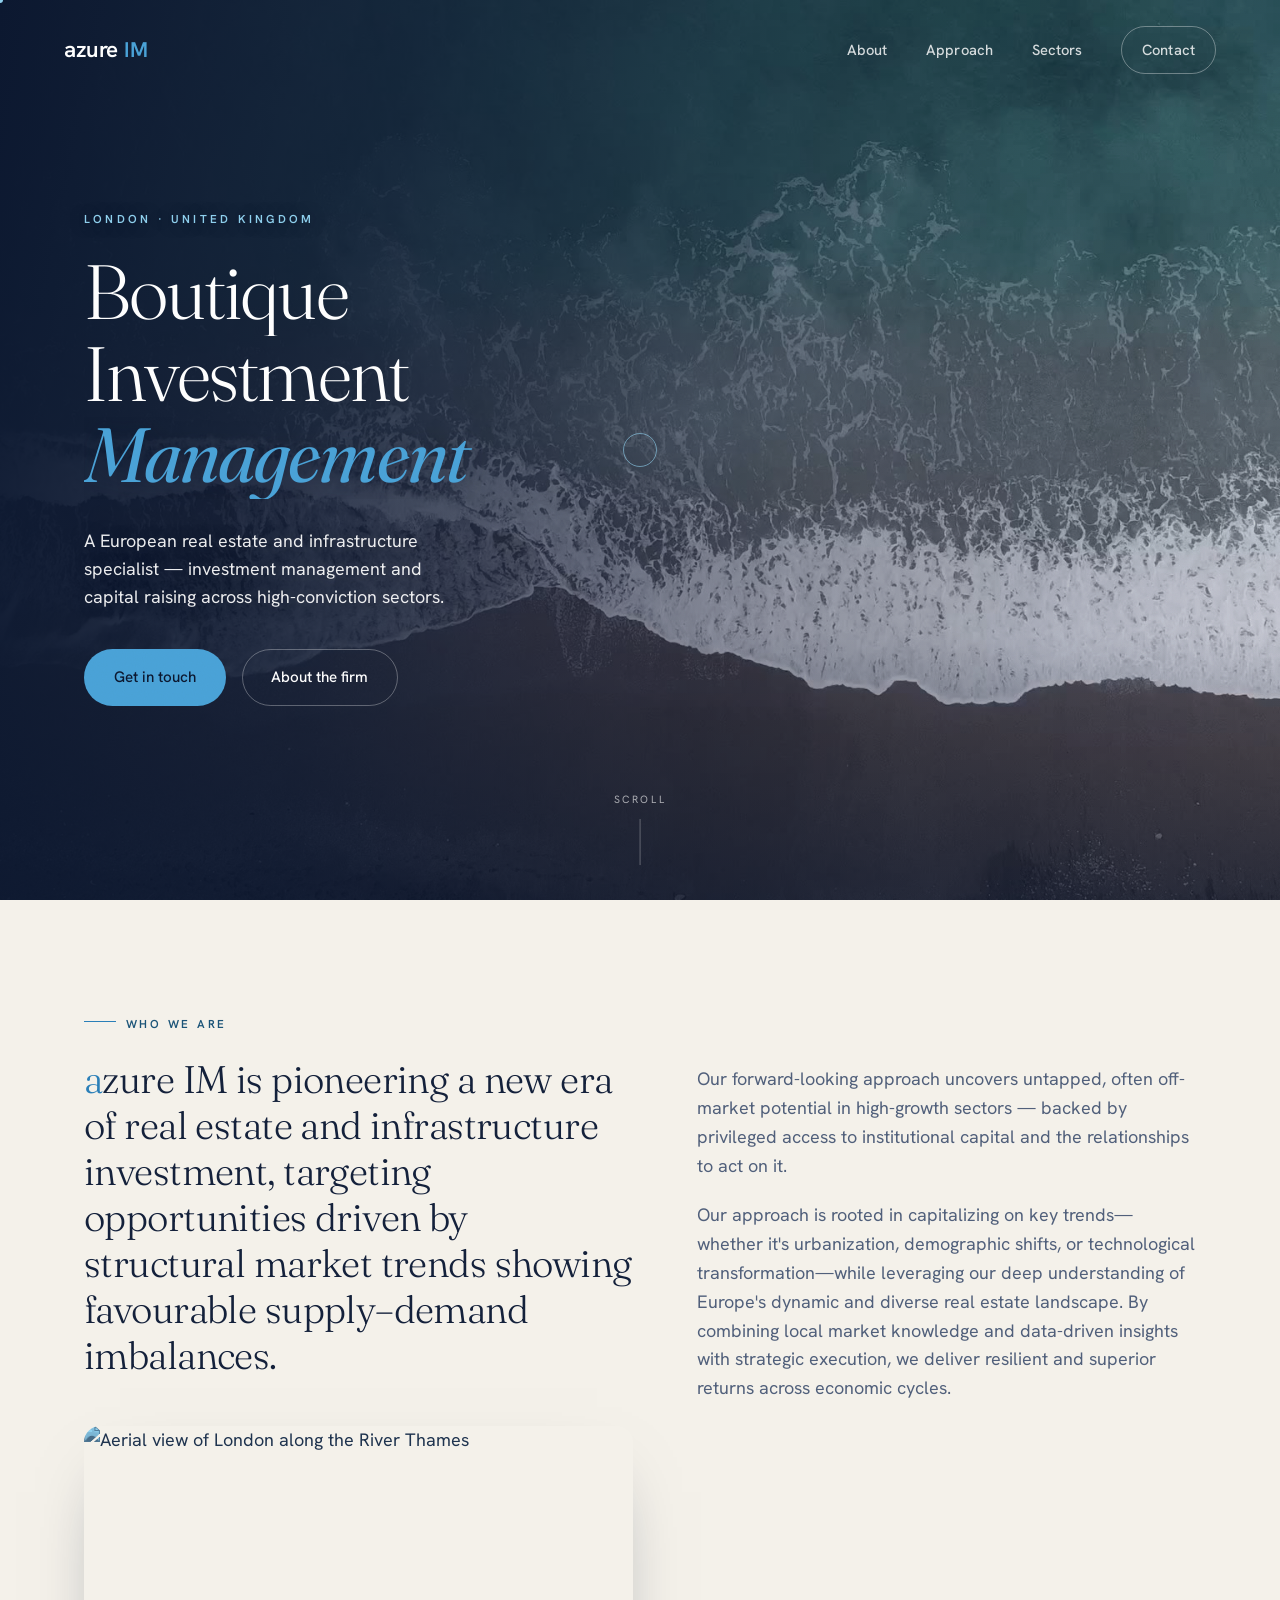
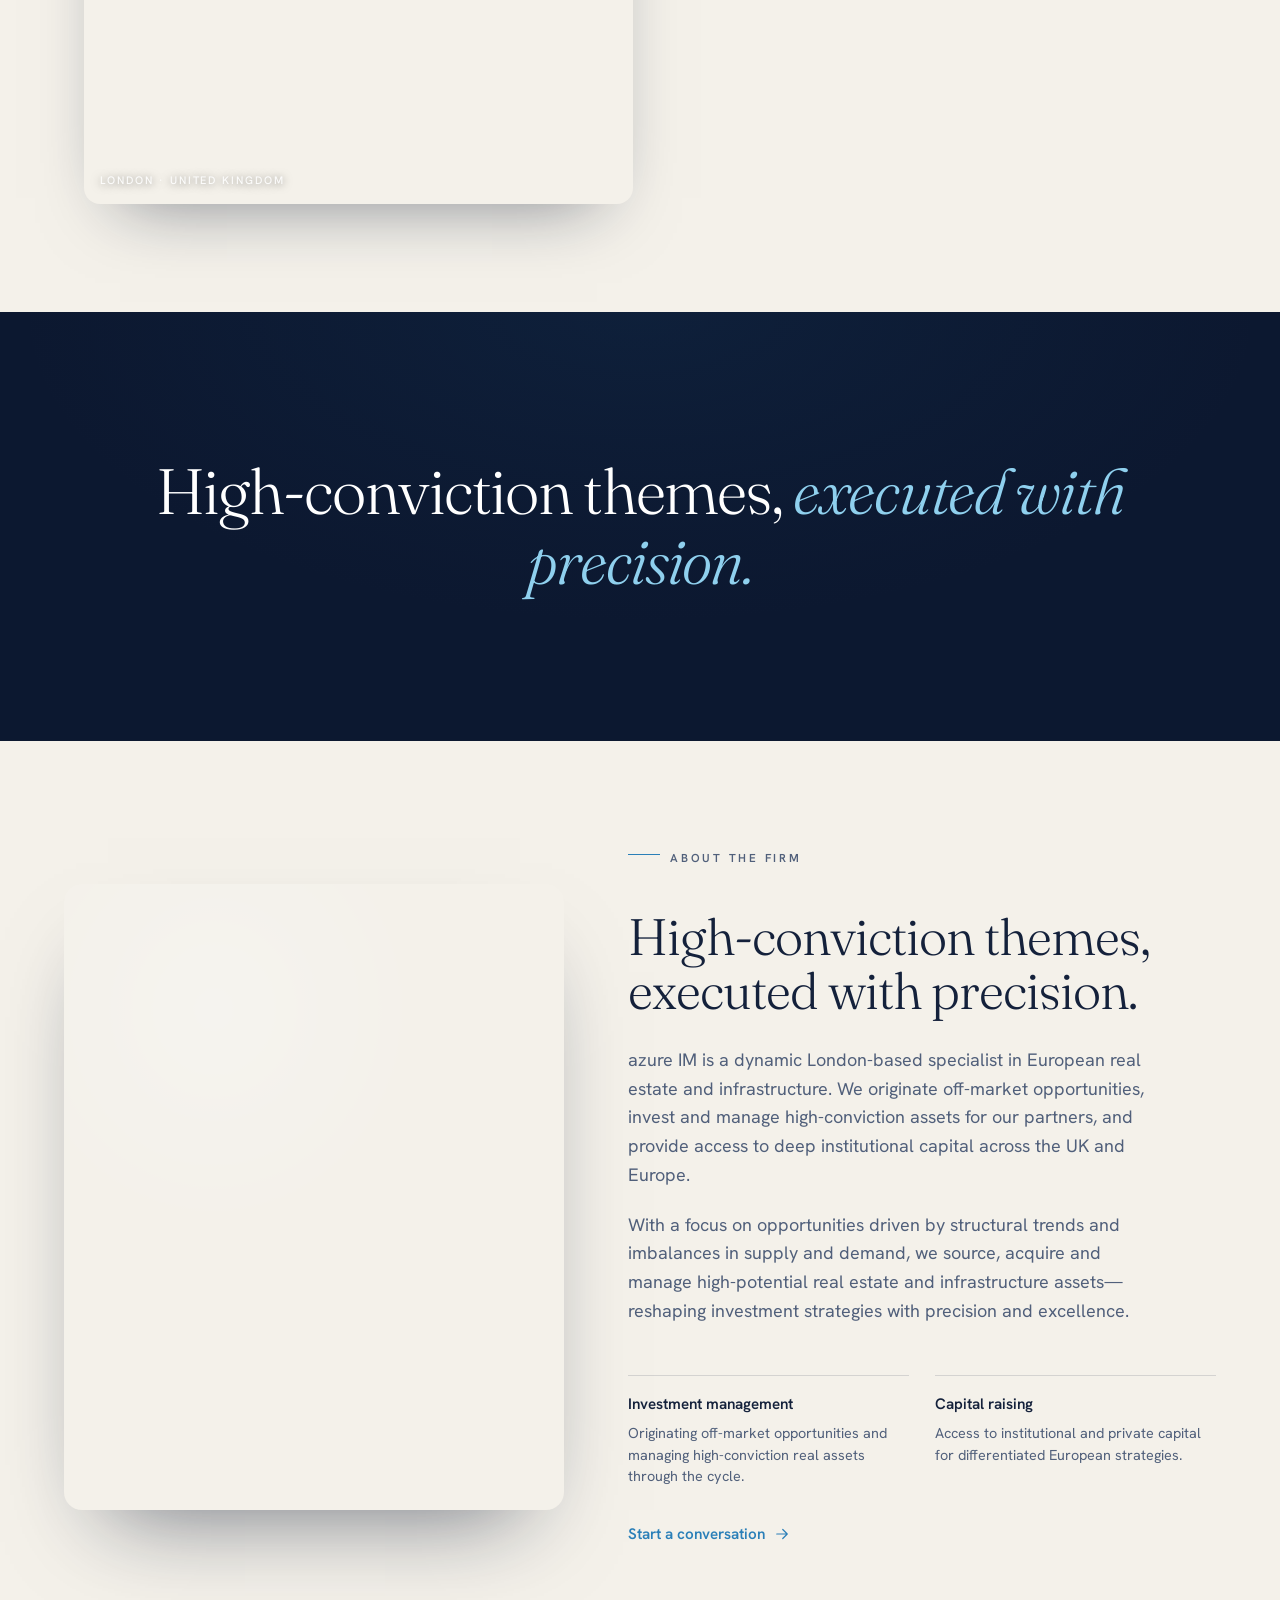
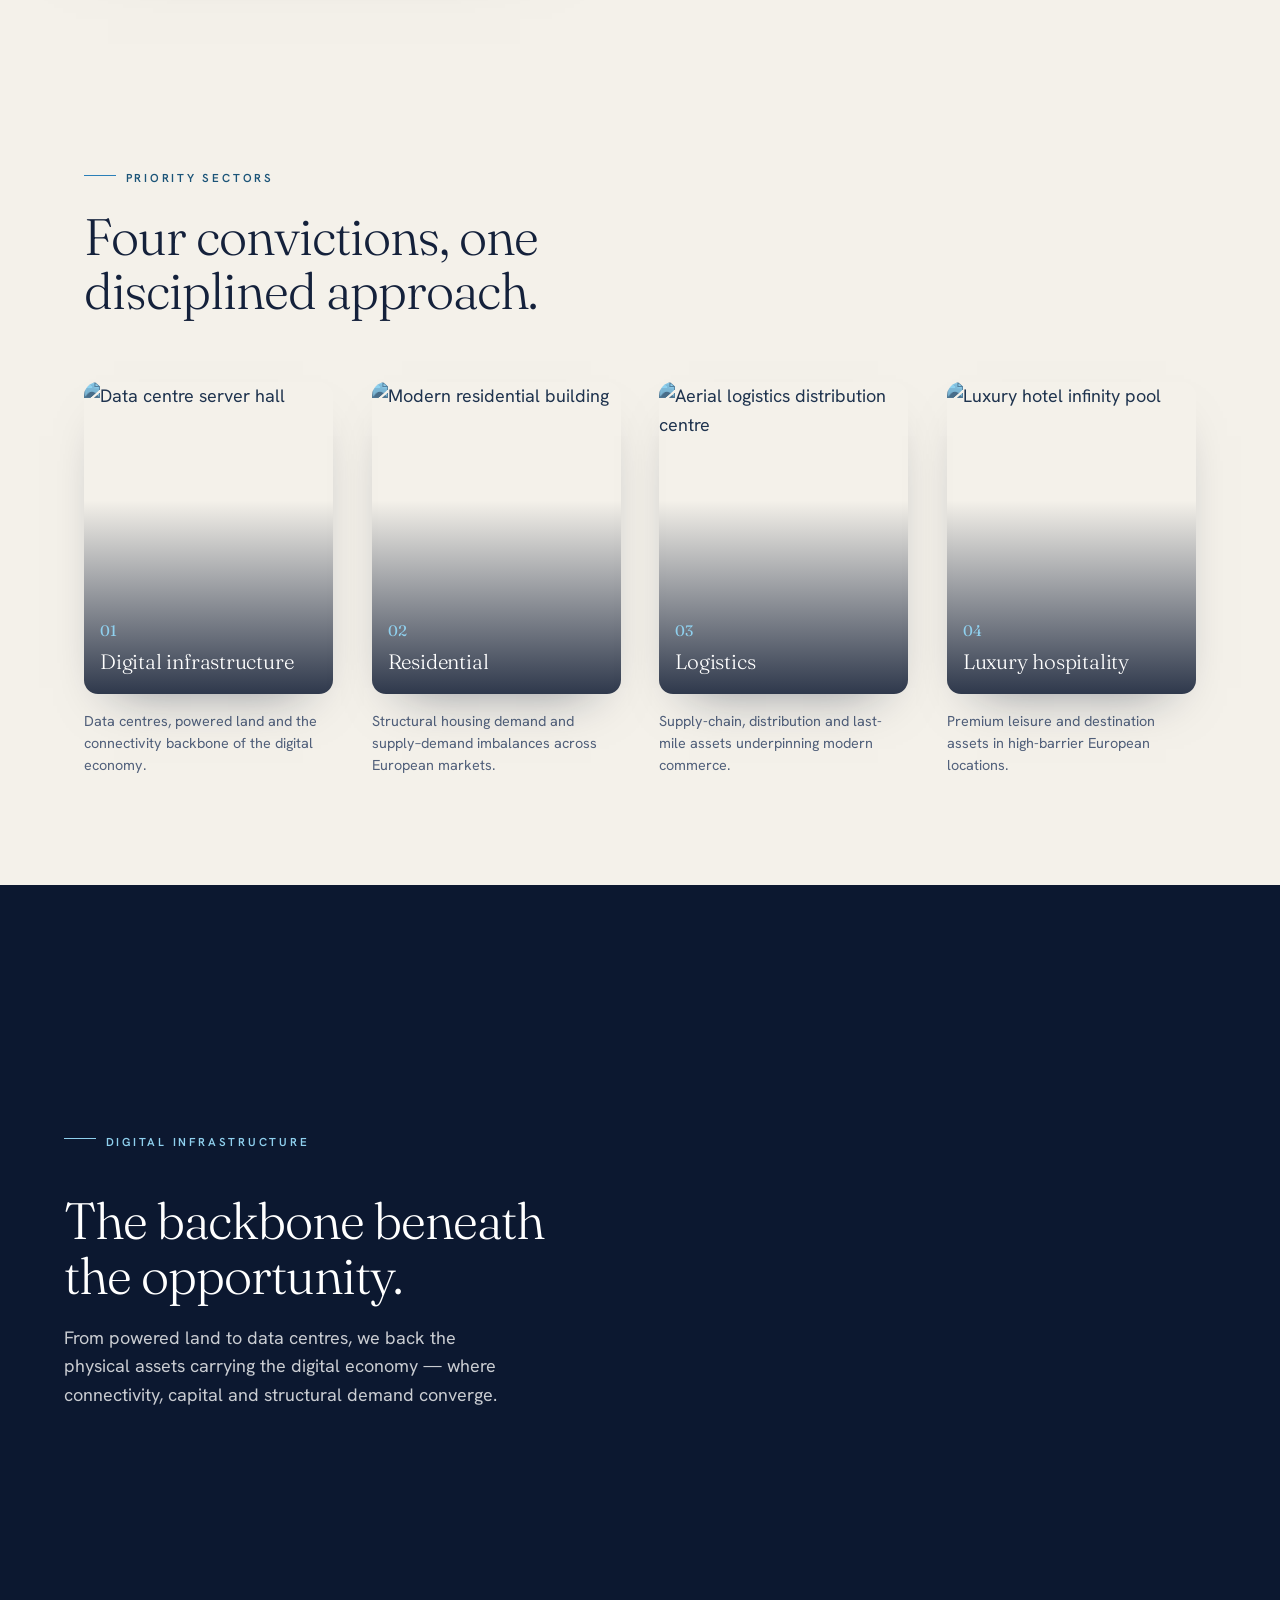
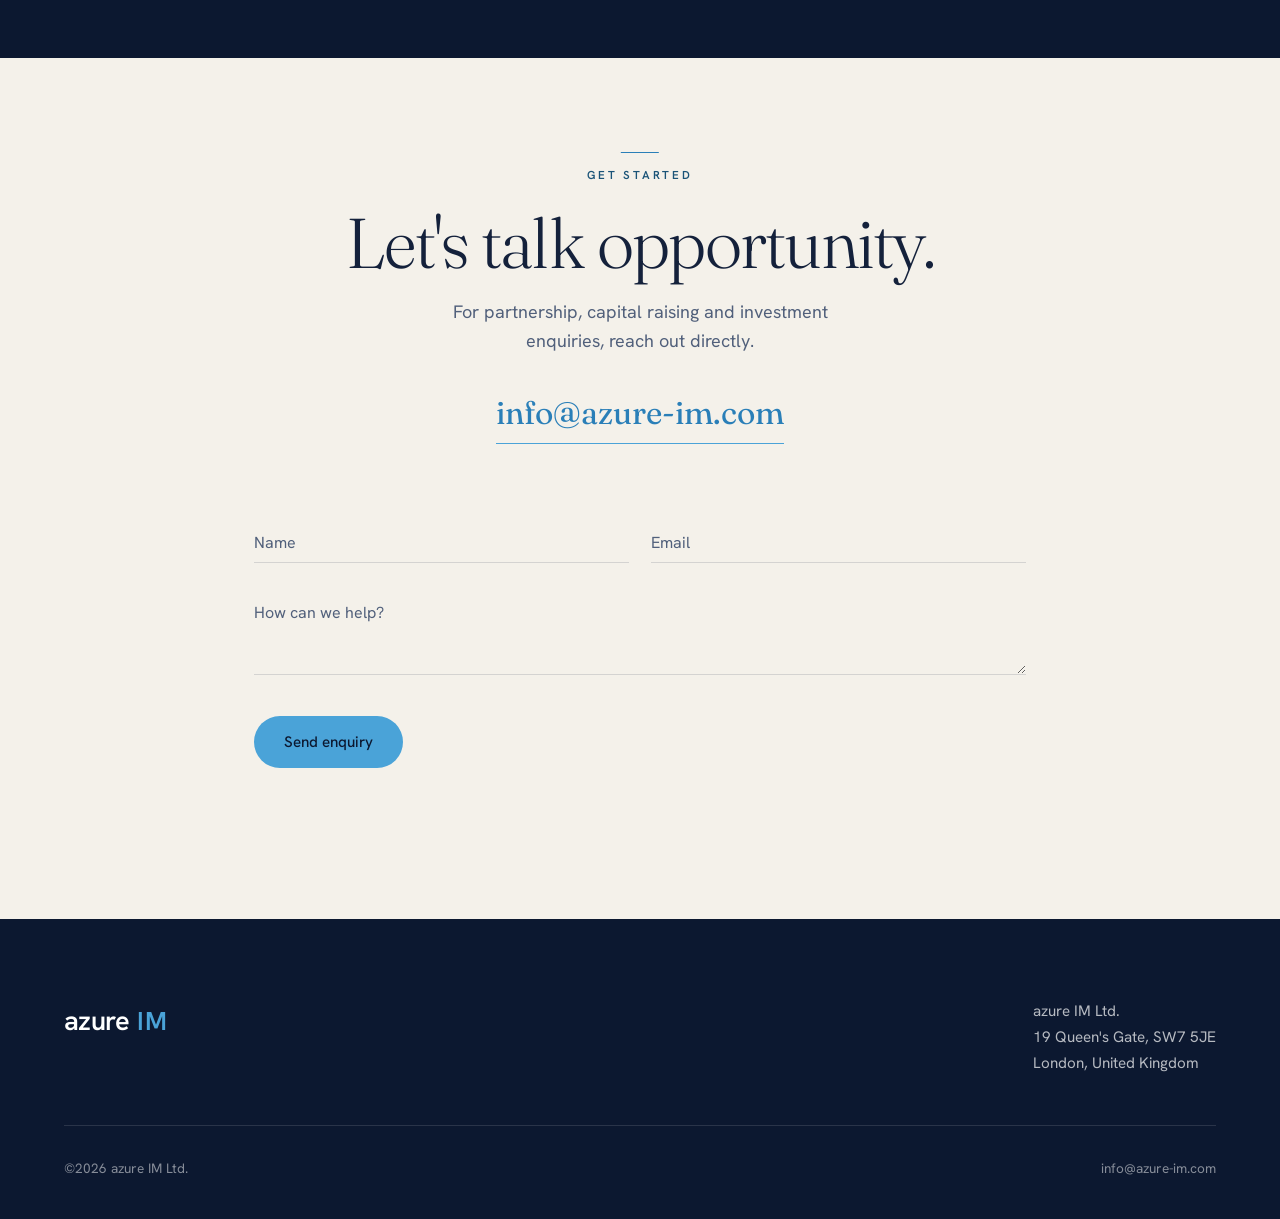
==== index.html @ 7a345a8f "Add files via upload" ====
<!DOCTYPE html>
<html lang="en" class="no-js">
<head>
  <meta charset="UTF-8" />
  <meta name="viewport" content="width=device-width, initial-scale=1.0" />
  <title>azure IM — Boutique Investment Management</title>
  <meta name="description" content="azure IM is a European alternative investment manager uncovering opportunities that go beyond the conventional — real estate and infrastructure across the UK and Europe." />

  <!-- Open Graph / social -->
  <meta property="og:type" content="website" />
  <meta property="og:title" content="azure IM — Boutique Investment Management" />
  <meta property="og:description" content="A European alternative investment manager uncovering opportunities that go beyond the conventional." />
  <meta property="og:url" content="https://www.azure-im.com/" />
  <meta property="og:image" content="https://www.azure-im.com/assets/og-image.jpg" />
  <meta name="twitter:card" content="summary_large_image" />
  <meta name="theme-color" content="#0c1830" />
  <link rel="canonical" href="https://www.azure-im.com/" />

  <!-- Favicon (inline SVG) -->
  <link rel="icon" href="data:image/svg+xml,%3Csvg xmlns='http://www.w3.org/2000/svg' viewBox='0 0 32 32'%3E%3Crect width='32' height='32' rx='7' fill='%230c1830'/%3E%3Ctext x='16' y='22' font-family='Georgia,serif' font-size='17' fill='%238fd0ee' text-anchor='middle'%3Ea%3C/text%3E%3C/svg%3E" />

  <!-- Fonts -->
  <link rel="preconnect" href="https://fonts.googleapis.com" />
  <link rel="preconnect" href="https://fonts.gstatic.com" crossorigin />
  <link href="https://fonts.googleapis.com/css2?family=Fraunces:ital,opsz,wght@0,9..144,300;0,9..144,400;0,9..144,500;0,9..144,600;1,9..144,400;1,9..144,500&family=Hanken+Grotesk:wght@300;400;500;600&display=swap" rel="stylesheet" />

  <link rel="stylesheet" href="styles.css" />

  <!-- Structured data -->
  <script type="application/ld+json">
  {
    "@context": "https://schema.org",
    "@type": "FinancialService",
    "name": "azure IM Ltd.",
    "description": "Boutique European alternative investment manager focused on real estate and infrastructure.",
    "url": "https://www.azure-im.com",
    "email": "info@azure-im.com",
    "address": {
      "@type": "PostalAddress",
      "streetAddress": "19 Queen's Gate, SW7 5JE",
      "addressLocality": "London",
      "addressCountry": "GB"
    },
    "areaServed": "Europe"
  }
  </script>

  <!-- set .js as early as possible so animation states only apply with JS active -->
  <script>document.documentElement.className = document.documentElement.className.replace('no-js','js');</script>
</head>
<body id="top">

  <!-- intro preloader (pure CSS auto-exit; never blocks if JS fails) -->
  <div class="preloader" aria-hidden="true">
    <span class="preloader-mark">azure <span>IM</span></span>
    <span class="preloader-bar"></span>
  </div>

  <!-- duotone SVG filter (navy shadows → azure highlights) for treated photography -->
  <svg width="0" height="0" style="position:absolute" aria-hidden="true">
    <filter id="azure-duotone">
      <feColorMatrix type="matrix" values="0.33 0.33 0.33 0 0  0.33 0.33 0.33 0 0  0.33 0.33 0.33 0 0  0 0 0 1 0"/>
      <feComponentTransfer color-interpolation-filters="sRGB">
        <feFuncR tableValues="0.047 0.560" type="table"/>
        <feFuncG tableValues="0.094 0.815" type="table"/>
        <feFuncB tableValues="0.196 0.933" type="table"/>
      </feComponentTransfer>
    </filter>
    <filter id="azure-duotone-2">
      <feColorMatrix type="matrix" values="0.33 0.33 0.33 0 0  0.33 0.33 0.33 0 0  0.33 0.33 0.33 0 0  0 0 0 1 0"/>
      <feComponentTransfer color-interpolation-filters="sRGB">
        <feFuncR tableValues="0.090 0.847" type="table"/>
        <feFuncG tableValues="0.149 0.929" type="table"/>
        <feFuncB tableValues="0.262 0.988" type="table"/>
      </feComponentTransfer>
    </filter>
  </svg>

  <div class="grain" aria-hidden="true"></div>
  <div class="scroll-progress" aria-hidden="true"><span></span></div>

  <!-- ───────────────── NAV ───────────────── -->
  <header class="nav" data-nav>
    <a href="#top" class="brand" aria-label="azure IM home">
      <span>azure</span><span class="brand-mark--im">IM</span>
    </a>
    <nav class="nav-links" data-nav-menu aria-label="Primary">
      <a href="#about">About</a>
      <a href="#approach">Approach</a>
      <a href="#sectors">Sectors</a>
      <a href="#contact" class="nav-cta">Contact</a>
    </nav>
    <button class="nav-toggle" data-nav-toggle aria-label="Menu" aria-expanded="false">
      <span></span><span></span>
    </button>
  </header>

  <!-- ───────────────── HERO ───────────────── -->
  <section class="hero" data-hero>
    <div class="hero-media" aria-hidden="true">
      <!-- self-hosted aerial drone footage: surf on the shore (web-optimized 1080p) -->
      <video class="hero-video" autoplay muted loop playsinline preload="auto"
             poster="hero-poster.jpg">
        <source src="hero-1080.mp4" type="video/mp4" />
      </video>
      <div class="hero-scrim"></div>
    </div>

    <div class="hero-inner">
      <p class="eyebrow" data-reveal>London · United Kingdom</p>
      <h1 class="hero-title">
        <span class="line"><span class="line-in">Boutique</span></span>
        <span class="line"><span class="line-in">Investment</span></span>
        <span class="line"><span class="line-in"><em>Management</em></span></span>
      </h1>
      <p class="hero-sub" data-reveal>
        A European real estate and infrastructure specialist — investment
        management and capital raising across high-conviction sectors.
      </p>
      <div class="hero-actions" data-reveal>
        <a href="#contact" class="btn btn-primary" data-magnetic>Get in touch</a>
        <a href="#approach" class="btn btn-ghost" data-magnetic>About the firm</a>
      </div>
    </div>

    <a href="#about" class="scroll-cue" aria-label="Scroll to content">
      <span>Scroll</span>
      <span class="scroll-line"></span>
    </a>
  </section>

  <!-- ───────────────── WHO WE ARE ───────────────── -->
  <section class="section who" id="about">
    <p class="kicker" data-reveal>Who we are</p>
    <div class="who-grid">
      <div class="who-lede-col">
        <p class="lede" data-reveal>
          azure IM is pioneering a new era of real estate and infrastructure
          investment, targeting opportunities driven by structural market trends
          showing favourable supply–demand imbalances.
        </p>
        <figure class="who-photo" data-reveal>
          <img src="https://images.unsplash.com/photo-1513635269975-59663e0ac1ad?w=1400&q=80&auto=format&fit=crop"
               alt="Aerial view of London along the River Thames" loading="lazy" data-duotone />
          <figcaption>London · United Kingdom</figcaption>
        </figure>
      </div>
      <div class="who-body">
        <p data-reveal>
          Our forward-looking approach uncovers untapped, often off-market
          potential in high-growth sectors — backed by privileged access to
          institutional capital and the relationships to act on it.
        </p>
        <p data-reveal>
          Our approach is rooted in capitalizing on key trends—whether it's
          urbanization, demographic shifts, or technological transformation—while
          leveraging our deep understanding of Europe's dynamic and diverse real
          estate landscape. By combining local market knowledge and data-driven
          insights with strategic execution, we deliver resilient and superior
          returns across economic cycles.
        </p>
      </div>
    </div>
  </section>

  <!-- ───────────────── PULL-QUOTE BAND (dark) ───────────────── -->
  <section class="quote-band" aria-label="azure IM ethos">
    <canvas class="currents-canvas" data-currents aria-hidden="true"></canvas>
    <div class="quote-scrim" aria-hidden="true"></div>
    <blockquote class="quote-inner">
      <p class="quote-text" data-reveal>
        High-conviction themes, <em>executed with precision.</em>
      </p>
    </blockquote>
  </section>

  <!-- ───────────────── APPROACH / ABOUT THE FIRM ───────────────── -->
  <section class="section approach" id="approach">
    <div class="approach-grid">
      <figure class="approach-visual" data-reveal>
        <div class="approach-frame">
          <img src="https://cdn.pixabay.com/photo/2020/02/27/08/05/city-4883769_1280.jpg"
               alt="European cityscape at dusk" loading="lazy" data-parallax="0.12" data-duotone />
          <div class="approach-glow" aria-hidden="true"></div>
        </div>
      </figure>
      <div class="approach-text">
        <p class="kicker" data-reveal>About the firm</p>
        <h2 class="section-title" data-reveal>High-conviction themes, executed with precision.</h2>
        <p data-reveal>
          azure IM is a dynamic London-based specialist in European real estate
          and infrastructure. We originate off-market opportunities, invest and
          manage high-conviction assets for our partners, and provide access to
          deep institutional capital across the UK and Europe.
        </p>
        <p data-reveal>
          With a focus on opportunities driven by structural trends and imbalances
          in supply and demand, we source, acquire and manage high-potential real
          estate and infrastructure assets—reshaping investment strategies with
          precision and excellence.
        </p>
        <div class="capabilities" data-reveal>
          <div class="cap">
            <h3>Investment management</h3>
            <p>Originating off-market opportunities and managing high-conviction real assets through the cycle.</p>
          </div>
          <div class="cap">
            <h3>Capital raising</h3>
            <p>Access to institutional and private capital for differentiated European strategies.</p>
          </div>
        </div>
        <a href="#contact" class="text-link" data-reveal data-magnetic>
          Start a conversation
          <svg viewBox="0 0 24 24" width="18" height="18" fill="none" aria-hidden="true">
            <path d="M5 12h14M13 6l6 6-6 6" stroke="currentColor" stroke-width="1.6" stroke-linecap="round" stroke-linejoin="round"/>
          </svg>
        </a>
      </div>
    </div>
  </section>

  <!-- ───────────────── PRIORITY SECTORS ───────────────── -->
  <section class="section sectors" id="sectors">
    <p class="kicker" data-reveal>Priority sectors</p>
    <h2 class="section-title" data-reveal>Four convictions, one disciplined approach.</h2>
    <div class="sectors-grid">
      <article class="sector" data-reveal>
        <figure class="sector-media">
          <img src="https://cdn.pixabay.com/photo/2024/10/01/15/54/ai-generated-9088888_1280.jpg"
               alt="Data centre server hall" loading="lazy" data-duotone />
          <figcaption><span class="sector-num">01</span><h3>Digital infrastructure</h3></figcaption>
        </figure>
        <p>Data centres, powered land and the connectivity backbone of the digital economy.</p>
      </article>
      <article class="sector" data-reveal>
        <figure class="sector-media">
          <img src="https://cdn.pixabay.com/photo/2022/04/10/19/33/house-7124141_1280.jpg"
               alt="Modern residential building" loading="lazy" data-duotone />
          <figcaption><span class="sector-num">02</span><h3>Residential</h3></figcaption>
        </figure>
        <p>Structural housing demand and supply–demand imbalances across European markets.</p>
      </article>
      <article class="sector" data-reveal>
        <figure class="sector-media">
          <img src="https://cdn.pixabay.com/photo/2019/08/15/17/56/production-4408573_1280.jpg"
               alt="Aerial logistics distribution centre" loading="lazy" data-duotone />
          <figcaption><span class="sector-num">03</span><h3>Logistics</h3></figcaption>
        </figure>
        <p>Supply-chain, distribution and last-mile assets underpinning modern commerce.</p>
      </article>
      <article class="sector" data-reveal>
        <figure class="sector-media">
          <img src="https://cdn.pixabay.com/photo/2020/01/22/07/35/pool-4784641_1280.jpg"
               alt="Luxury hotel infinity pool" loading="lazy" data-duotone />
          <figcaption><span class="sector-num">04</span><h3>Luxury hospitality</h3></figcaption>
        </figure>
        <p>Premium leisure and destination assets in high-barrier European locations.</p>
      </article>
    </div>
  </section>

  <!-- ───────────────── DIGITAL INFRASTRUCTURE ───────────────── -->
  <section class="infra" id="infrastructure">
    <div class="infra-inner">
      <div class="infra-text">
        <p class="kicker" data-reveal>Digital infrastructure</p>
        <h2 class="section-title" data-reveal>The backbone beneath the opportunity.</h2>
        <p data-reveal>
          From powered land to data centres, we back the physical assets carrying
          the digital economy — where connectivity, capital and structural demand
          converge.
        </p>
      </div>
      <figure class="infra-globe" data-reveal>
        <canvas data-globe aria-hidden="true"></canvas>
      </figure>
    </div>
  </section>

  <!-- ───────────────── CONTACT ───────────────── -->
  <section class="section contact" id="contact">
    <p class="kicker kicker--center" data-reveal>Get started</p>
    <h2 class="contact-title" data-reveal>Let's talk opportunity.</h2>
    <p class="contact-sub" data-reveal>
      For partnership, capital raising and investment enquiries, reach out directly.
    </p>
    <a href="mailto:info@azure-im.com" class="contact-mail" data-reveal>info@azure-im.com</a>

    <form class="contact-form" data-reveal data-contact-form
          action="https://formspree.io/f/your-form-id" method="POST">
      <div class="field">
        <input type="text" id="name" name="name" placeholder=" " required />
        <label for="name">Name</label>
      </div>
      <div class="field">
        <input type="email" id="email" name="email" placeholder=" " required />
        <label for="email">Email</label>
      </div>
      <div class="field field--full">
        <textarea id="message" name="message" rows="3" placeholder=" " required></textarea>
        <label for="message">How can we help?</label>
      </div>
      <button type="submit" class="btn btn-primary" data-magnetic>Send enquiry</button>
      <p class="form-status" data-form-status role="status" aria-live="polite"></p>
    </form>
  </section>

  <!-- ───────────────── FOOTER ───────────────── -->
  <footer class="footer">
    <div class="footer-top">
      <a href="#top" class="brand brand--footer">
        <span>azure</span><span class="brand-mark--im">IM</span>
      </a>
      <address class="footer-address">
        azure IM Ltd.<br />
        19 Queen's Gate, SW7 5JE<br />
        London, United Kingdom
      </address>
    </div>
    <div class="footer-bottom">
      <span>©2026 azure IM Ltd.</span>
      <a href="mailto:info@azure-im.com">info@azure-im.com</a>
    </div>
  </footer>

  <!-- Smooth scroll + animation (progressive enhancement) -->
  <script src="https://cdnjs.cloudflare.com/ajax/libs/gsap/3.12.5/gsap.min.js" defer></script>
  <script src="https://cdnjs.cloudflare.com/ajax/libs/gsap/3.12.5/ScrollTrigger.min.js" defer></script>
  <script src="https://cdn.jsdelivr.net/npm/lenis@1.1.13/dist/lenis.min.js" defer></script>
  <script src="main.js" defer></script>

  <!-- Generative visuals (azure currents + digital-infrastructure globe) -->
  <script src="https://cdnjs.cloudflare.com/ajax/libs/d3/7.8.5/d3.min.js" defer></script>
  <script src="https://cdnjs.cloudflare.com/ajax/libs/topojson/3.0.2/topojson.min.js" defer></script>
  <script src="visuals.js" defer></script>
</body>
</html>
---- styles.css ----
/* ============================================================
   azure IM — boutique investment management
   Premium rebuild · 2026
   Palette: deep navy base · azure accent · warm off-white
   Type: Fraunces (display serif) · Hanken Grotesk (sans body)
   ============================================================ */

:root {
  --navy-900: #0c1830;
  --navy-800: #0f1d38;
  --navy-700: #16243f;
  --navy-600: #1d2e4d;
  --azure:    #4aa3d8;
  --azure-lt: #8fd0ee;
  --azure-dp: #2a7fb8;
  --cream:    #f4f1ea;
  --cream-2:  #efe9dd;
  --ink:      #14213b;
  --ink-soft: #51607b;
  --line:     rgba(20, 33, 59, 0.14);
  --line-d:   rgba(255, 255, 255, 0.12);

  --serif: "Fraunces", Georgia, serif;
  --sans:  "Hanken Grotesk", system-ui, sans-serif;

  --maxw: 1240px;
  --pad: clamp(1.4rem, 5vw, 6rem);
  --ease: cubic-bezier(0.22, 1, 0.36, 1);
}

* { margin: 0; padding: 0; box-sizing: border-box; }

html { -webkit-font-smoothing: antialiased; text-rendering: optimizeLegibility; }
/* Lenis manages scrolling; fall back to native smooth scroll without JS */
html:not(.js) { scroll-behavior: smooth; }
html.lenis, html.lenis body { height: auto; }
.lenis.lenis-smooth { scroll-behavior: auto !important; }
.lenis.lenis-stopped { overflow: hidden; }

body {
  font-family: var(--sans);
  background: var(--cream);
  color: var(--ink);
  font-size: clamp(1rem, 0.9rem + 0.3vw, 1.125rem);
  line-height: 1.6;
  font-weight: 400;
  overflow-x: hidden;
}

a { color: inherit; text-decoration: none; }
em { font-style: italic; }
img { display: block; max-width: 100%; }
::selection { background: var(--azure); color: #fff; }

/* grain overlay */
.grain {
  position: fixed; inset: 0; z-index: 9999; pointer-events: none;
  opacity: 0.04; mix-blend-mode: multiply;
  background-image: url("data:image/svg+xml,%3Csvg xmlns='http://www.w3.org/2000/svg' width='160' height='160'%3E%3Cfilter id='n'%3E%3CfeTurbulence type='fractalNoise' baseFrequency='0.9' numOctaves='3'/%3E%3C/filter%3E%3Crect width='100%25' height='100%25' filter='url(%23n)'/%3E%3C/svg%3E");
}

/* scroll progress hairline */
.scroll-progress {
  position: fixed; top: 0; left: 0; right: 0; height: 2px; z-index: 200;
  pointer-events: none; background: transparent;
}
.scroll-progress span {
  display: block; height: 100%; width: 0%;
  background: linear-gradient(90deg, var(--azure-dp), var(--azure-lt));
  box-shadow: 0 0 12px rgba(143, 208, 238, 0.6);
}

/* duotone-treated photography */
[data-duotone] {
  filter: url(#azure-duotone) contrast(1.02);
}
@supports not (filter: url(#x)) {
  [data-duotone] { filter: saturate(0.7) brightness(0.9); }
}

/* ───────────────── NAV ───────────────── */
.nav {
  position: fixed; top: 0; left: 0; right: 0; z-index: 100;
  display: flex; align-items: center; justify-content: space-between;
  padding: clamp(1rem, 2vw, 1.6rem) var(--pad);
  transition: padding 0.4s var(--ease), background 0.25s var(--ease),
              box-shadow 0.25s var(--ease);
}
.nav.scrolled {
  padding-top: 0.85rem; padding-bottom: 0.85rem;
  background: rgba(12, 24, 48, 0.82);
  backdrop-filter: blur(16px); -webkit-backdrop-filter: blur(16px);
  box-shadow: 0 1px 0 var(--line-d);
}

.brand {
  font-family: var(--sans);
  font-weight: 600; font-size: 1.4rem; letter-spacing: -0.02em;
  color: #fff; display: inline-flex; align-items: baseline; gap: 0.28em;
  transition: opacity 0.3s;
}
.brand:hover { opacity: 0.82; }
.brand-mark--im {
  color: var(--azure); font-weight: 600;
  letter-spacing: 0.04em; font-size: 0.95em;
}

.nav-links { display: flex; align-items: center; gap: clamp(1.4rem, 3vw, 2.6rem); }
.nav-links a {
  color: rgba(255, 255, 255, 0.82); font-size: 0.92rem; font-weight: 500;
  letter-spacing: 0.01em; position: relative; transition: color 0.3s;
}
.nav-links a:not(.nav-cta)::after {
  content: ""; position: absolute; left: 0; bottom: -5px; height: 1px; width: 0;
  background: var(--azure-lt); transition: width 0.35s var(--ease);
}
.nav-links a:not(.nav-cta):hover::after { width: 100%; }
.nav-links a:hover { color: #fff; }
.nav-cta {
  border: 1px solid rgba(255, 255, 255, 0.35);
  padding: 0.72rem 1.25rem; border-radius: 100px;
  transition: background 0.3s, border-color 0.3s, color 0.3s;
}
.nav-cta:hover { background: var(--azure); border-color: var(--azure); color: #fff; }

.nav-toggle { display: none; background: none; border: 0; cursor: pointer;
  width: 30px; height: 22px; position: relative; z-index: 110; }
.nav-toggle span {
  position: absolute; left: 0; height: 2px; width: 100%; background: #fff;
  transition: transform 0.35s var(--ease), opacity 0.3s;
}
.nav-toggle span:first-child { top: 4px; }
.nav-toggle span:last-child { bottom: 4px; }
.nav-toggle[aria-expanded="true"] span:first-child { transform: translateY(6px) rotate(45deg); }
.nav-toggle[aria-expanded="true"] span:last-child { transform: translateY(-6px) rotate(-45deg); }

/* ───────────────── HERO ───────────────── */
.hero {
  position: relative; min-height: 100svh;
  background: var(--navy-800); color: #fff; overflow: hidden;
  display: flex; align-items: center;
}
.hero-media { position: absolute; inset: 0; z-index: 0; overflow: hidden; background: var(--navy-800); }
.hero-video {
  position: absolute; inset: 0; width: 100%; height: 100%;
  object-fit: cover; object-position: center;
  filter: saturate(0.82) brightness(0.92) contrast(1.02);
}
.hero-scrim {
  position: absolute; inset: 0;
  background:
    linear-gradient(100deg, var(--navy-900) 0%, rgba(12,24,48,0.80) 30%,
      rgba(12,24,48,0.34) 62%, rgba(12,24,48,0.06) 100%),
    linear-gradient(0deg, rgba(12,24,48,0.55) 0%, transparent 30%);
}

.hero-inner {
  position: relative; z-index: 3; max-width: var(--maxw); width: 100%;
  margin: 0 auto; padding: 8rem var(--pad) 7rem;
}
.eyebrow {
  text-transform: uppercase; letter-spacing: 0.28em; font-size: 0.72rem;
  font-weight: 600; color: var(--azure-lt); margin-bottom: 1.6rem;
  text-shadow: 0 1px 14px rgba(12, 24, 48, 0.55);
}
.hero-title {
  font-family: var(--serif); font-weight: 300;
  font-size: clamp(2.8rem, 6vw, 6rem); line-height: 0.98;
  letter-spacing: -0.025em; margin-bottom: 1.8rem;
}
.hero-title .line { display: block; overflow: hidden; padding-bottom: 0.08em; }
.hero-title .line-in { display: block; will-change: transform; }
.hero-title em {
  color: var(--azure); font-weight: 400;
  /* azure accent, kept crisp over the moving video */
  text-shadow: 0 2px 26px rgba(12, 24, 48, 0.5);
}
/* Masked line reveal — pure CSS so the headline is NEVER dependent on JS.
   Default state (no animation support) = transform:none = fully visible.
   The hidden start only exists inside the keyframes, so it can't get stuck. */
@media (prefers-reduced-motion: no-preference) {
  /* delayed to start as the intro preloader lifts (~1.15s) */
  html.js .hero-title .line-in { animation: lineUp 1.05s var(--ease) both; }
  html.js .hero-title .line:nth-child(1) .line-in { animation-delay: 1.25s; }
  html.js .hero-title .line:nth-child(2) .line-in { animation-delay: 1.37s; }
  html.js .hero-title .line:nth-child(3) .line-in { animation-delay: 1.49s; }
}
@keyframes lineUp { from { transform: translateY(112%); } to { transform: translateY(0); } }

.hero-sub {
  font-size: clamp(1.05rem, 1.4vw, 1.3rem); max-width: 38ch;
  color: rgba(255, 255, 255, 0.92); font-weight: 400; line-height: 1.55;
  margin-bottom: 2.4rem; text-shadow: 0 1px 18px rgba(12, 24, 48, 0.4);
}
.hero-actions { display: flex; flex-wrap: wrap; gap: 1rem; }

.btn {
  display: inline-flex; align-items: center; gap: 0.5rem;
  font-family: var(--sans); font-weight: 500; font-size: 0.95rem;
  padding: 0.95rem 1.8rem; border-radius: 100px; cursor: pointer;
  border: 1px solid transparent; transition: background .35s var(--ease),
    color .35s var(--ease), border-color .35s var(--ease), box-shadow .35s var(--ease),
    transform .25s var(--ease);
}
.btn-primary { background: var(--azure); color: var(--navy-900); }
.btn-primary:hover {
  background: var(--azure-lt); color: var(--navy-900);
  box-shadow: 0 14px 34px -10px rgba(74, 163, 216, 0.6);
}
.btn-ghost { border-color: rgba(255, 255, 255, 0.3); color: #fff; }
.btn-ghost:hover { border-color: #fff; background: rgba(255,255,255,0.06); }

.scroll-cue {
  position: absolute; bottom: 2.2rem; left: 50%; transform: translateX(-50%);
  z-index: 3; display: flex; flex-direction: column; align-items: center; gap: 0.7rem;
  font-size: 0.66rem; letter-spacing: 0.25em; text-transform: uppercase;
  color: rgba(255, 255, 255, 0.62);
}
.scroll-line { width: 1px; height: 46px; background: rgba(255,255,255,0.3); position: relative; overflow: hidden; }
.scroll-line::after {
  content: ""; position: absolute; top: -50%; left: 0; width: 100%; height: 50%;
  background: var(--azure-lt); animation: scrolldown 2.2s var(--ease) infinite;
}
@keyframes scrolldown { 0% { top: -50%; } 100% { top: 100%; } }

/* ───────────────── SECTIONS ───────────────── */
.section { padding: clamp(5.5rem, 12vh, 10rem) var(--pad); max-width: var(--maxw); margin: 0 auto; }

.kicker {
  display: inline-block; text-transform: uppercase; letter-spacing: 0.24em;
  font-size: 0.72rem; font-weight: 600; color: #1b5478;
  margin-bottom: 1.4rem; position: relative; padding-left: 2.6rem;
}
.kicker::before {
  content: ""; position: absolute; left: 0; top: 0.5em; width: 2rem; height: 1px;
  background: var(--azure-dp);
}
.kicker--center { display: block; text-align: center; padding-left: 0; }
.kicker--center::before { left: 50%; transform: translateX(-50%); top: -0.9rem; width: 2.4rem; }

.section-title {
  font-family: var(--serif); font-weight: 300;
  font-size: clamp(1.9rem, 4vw, 3.2rem); line-height: 1.06;
  letter-spacing: -0.02em; max-width: 22ch;
}

/* WHO WE ARE */
.who-grid {
  display: grid; grid-template-columns: 1.1fr 1fr; gap: clamp(2rem, 5vw, 5rem);
  align-items: start;
}
.who-lede-col { display: flex; flex-direction: column; gap: clamp(2rem, 4vw, 3rem); }
.lede {
  font-family: var(--serif); font-weight: 300;
  font-size: clamp(1.5rem, 3vw, 2.5rem); line-height: 1.2;
  letter-spacing: -0.015em; color: var(--ink);
}
.lede::first-letter { color: var(--azure-dp); }
.who-photo {
  position: relative; border-radius: 16px; overflow: hidden;
  box-shadow: 0 30px 70px -36px rgba(12, 24, 48, 0.55);
}
.who-photo img { width: 100%; aspect-ratio: 16 / 11; object-fit: cover; }
.who-photo figcaption {
  position: absolute; left: 1rem; bottom: 0.9rem; z-index: 2;
  font-size: 0.68rem; letter-spacing: 0.18em; text-transform: uppercase;
  color: rgba(255,255,255,0.9); font-weight: 500;
  text-shadow: 0 1px 8px rgba(0,0,0,0.5);
}
.who-body { display: flex; flex-direction: column; gap: 1.3rem; color: var(--ink-soft);
  padding-top: 0.6rem; }

/* PULL-QUOTE BAND */
.quote-band {
  position: relative; overflow: hidden; color: #fff;
  background: var(--navy-900);
  padding: clamp(6rem, 16vh, 11rem) var(--pad);
}
.quote-bg {
  position: absolute; inset: -10%; z-index: 0;
  background-size: cover; background-position: center;
  filter: saturate(0.65); transform: scale(1.05); will-change: transform;
}
.quote-scrim {
  position: absolute; inset: 0; z-index: 1;
  background:
    linear-gradient(180deg, rgba(12,24,48,0.78), rgba(12,24,48,0.88)),
    radial-gradient(80% 120% at 50% 0%, rgba(42,127,184,0.35), transparent 60%);
}
.quote-inner {
  position: relative; z-index: 2; max-width: var(--maxw); margin: 0 auto;
  text-align: center;
}
.quote-text {
  font-family: var(--serif); font-weight: 300;
  font-size: clamp(2rem, 5.2vw, 4rem); line-height: 1.1;
  letter-spacing: -0.02em;
}
.quote-text em { color: var(--azure-lt); }
.quote-cite {
  margin-top: 1.8rem; font-size: 0.72rem; letter-spacing: 0.22em;
  text-transform: uppercase; color: rgba(255,255,255,0.62);
}

/* APPROACH */
.approach { max-width: 1400px; }
.approach-grid {
  display: grid; grid-template-columns: 0.92fr 1.08fr; gap: clamp(2rem, 5vw, 5.5rem);
  align-items: center;
}
.approach-visual { aspect-ratio: 4 / 5; }
.approach-frame {
  position: relative; width: 100%; height: 100%; border-radius: 18px; overflow: hidden;
  box-shadow: 0 44px 90px -44px rgba(12, 24, 48, 0.6);
}
.approach-frame img {
  position: absolute; inset: -8%; width: 116%; height: 116%;
  object-fit: cover; will-change: transform;
}
.approach-glow {
  position: absolute; inset: 0; z-index: 1; pointer-events: none;
  background: radial-gradient(70% 60% at 30% 20%, rgba(74,163,216,0.28), transparent 60%);
  mix-blend-mode: screen;
}
.approach-text { display: flex; flex-direction: column; gap: 1.3rem; }
.approach-text .section-title { margin-bottom: 0.4rem; }
.approach-text p { color: var(--ink-soft); max-width: 52ch; }

.text-link {
  display: inline-flex; align-items: center; gap: 0.5rem; margin-top: 0.8rem;
  font-weight: 600; font-size: 0.95rem; color: var(--azure-dp);
  width: fit-content; transition: gap 0.3s var(--ease), color 0.3s;
}
.text-link svg { transition: transform 0.35s var(--ease); }
.text-link:hover { color: var(--navy-700); gap: 0.8rem; }
.text-link:hover svg { transform: translateX(4px); }

/* CAPABILITIES (what we do) */
.capabilities { display: grid; grid-template-columns: 1fr 1fr; gap: 1.6rem; margin-top: 1.8rem; }
.cap { border-top: 1px solid var(--line); padding-top: 0.95rem; }
.cap h3 { font-family: var(--sans); font-weight: 600; font-size: 0.95rem; color: var(--ink); margin-bottom: 0.45rem; }
.cap p { font-size: 0.9rem; color: var(--ink-soft); line-height: 1.5; }

/* PRIORITY SECTORS */
.sectors-grid {
  display: grid; grid-template-columns: repeat(4, 1fr); gap: clamp(1.5rem, 3vw, 2.6rem);
  margin-top: clamp(2.4rem, 5vw, 4rem);
}
.sector { display: flex; flex-direction: column; gap: 1rem; }
.sector-media {
  position: relative; border-radius: 14px; overflow: hidden; aspect-ratio: 4 / 5;
  box-shadow: 0 24px 50px -30px rgba(12, 24, 48, 0.5);
}
.sector-media img {
  width: 100%; height: 100%; object-fit: cover;
  transition: transform 0.6s var(--ease);
}
.sector:hover .sector-media img { transform: scale(1.06); }
.sector-media::after {
  content: ""; position: absolute; inset: 0;
  background: linear-gradient(180deg, transparent 38%, rgba(12, 24, 48, 0.85) 100%);
}
.sector-media figcaption { position: absolute; left: 1rem; right: 1rem; bottom: 0.95rem; z-index: 2; }
.sector-num { display: block; font-family: var(--serif); font-size: 0.95rem; color: var(--azure-lt); margin-bottom: 0.15rem; }
.sector-media h3 {
  font-family: var(--serif); font-weight: 300; font-size: 1.3rem;
  letter-spacing: -0.01em; color: #fff;
}
.sector > p { font-size: 0.9rem; color: var(--ink-soft); line-height: 1.55; }

/* CONTACT */
.contact { max-width: 900px; text-align: center; }
.contact-title {
  font-family: var(--serif); font-weight: 300;
  font-size: clamp(2.4rem, 6vw, 4.4rem); line-height: 1.02;
  letter-spacing: -0.025em; margin-bottom: 1.2rem;
}
.contact-sub { color: var(--ink-soft); max-width: 44ch; margin: 0 auto 2rem; }
.contact-mail {
  display: inline-block; font-family: var(--serif); font-size: clamp(1.3rem, 3vw, 2rem);
  color: var(--azure-dp); border-bottom: 1px solid var(--azure);
  padding-bottom: 4px; margin-bottom: 3.5rem; transition: color 0.3s, border-color 0.3s;
}
.contact-mail:hover { color: var(--navy-700); border-color: var(--navy-700); }

.contact-form {
  display: grid; grid-template-columns: 1fr 1fr; gap: 1.4rem;
  text-align: left; margin-top: 1rem;
}
.field { position: relative; }
.field--full { grid-column: 1 / -1; }
.field input, .field textarea {
  width: 100%; background: transparent; border: 0; border-bottom: 1px solid var(--line);
  padding: 0.9rem 0 0.7rem; font-family: var(--sans); font-size: 1rem; color: var(--ink);
  resize: vertical; transition: border-color 0.3s;
}
.field input:focus, .field textarea:focus { outline: none; border-color: var(--azure); }
.field label {
  position: absolute; left: 0; top: 0.9rem; color: var(--ink-soft);
  pointer-events: none; transition: all 0.25s var(--ease); font-size: 1rem;
}
.field input:focus + label, .field input:not(:placeholder-shown) + label,
.field textarea:focus + label, .field textarea:not(:placeholder-shown) + label {
  top: -0.6rem; font-size: 0.74rem; color: var(--azure-dp); letter-spacing: 0.04em;
}
.contact-form .btn { grid-column: 1 / -1; justify-self: start; margin-top: 0.6rem; }
.form-status { grid-column: 1 / -1; font-size: 0.9rem; min-height: 1.2em; margin-top: 0.2rem; }
.form-status.ok { color: var(--azure-dp); }
.form-status.err { color: #b4452f; }

/* ───────────────── GENERATIVE VISUALS ───────────────── */
.currents-canvas {
  position: absolute; inset: 0; z-index: 0; display: block;
  width: 100%; height: 100%; background: var(--navy-900);
}

/* DIGITAL INFRASTRUCTURE */
.infra {
  position: relative; overflow: hidden;
  background: var(--navy-900); color: #fff;
  padding: clamp(5rem, 12vh, 9rem) var(--pad);
}
.infra-inner {
  max-width: var(--maxw); margin: 0 auto;
  display: grid; grid-template-columns: 1fr 1.05fr;
  gap: clamp(2rem, 5vw, 5rem); align-items: center;
}
.infra-text { display: flex; flex-direction: column; gap: 1.3rem; }
.infra-text .kicker { color: var(--azure-lt); }
.infra-text .kicker::before { background: var(--azure-lt); }
.infra-text .section-title { color: #fff; }
.infra-text p { color: rgba(255, 255, 255, 0.78); max-width: 46ch; }
.infra-globe {
  position: relative; width: 100%; aspect-ratio: 1 / 1;
  max-height: 70vh; margin: 0;
}
.infra-globe canvas { width: 100%; height: 100%; display: block; }

/* ───────────────── INTRO PRELOADER ───────────────── */
.preloader {
  position: fixed; inset: 0; z-index: 10000; pointer-events: none;
  background: var(--navy-900); color: #fff;
  display: flex; flex-direction: column; align-items: center; justify-content: center; gap: 1.4rem;
  animation: preOut 0.7s var(--ease) 1.15s forwards;
}
.preloader-mark {
  font-family: var(--sans); font-weight: 600; font-size: 1.7rem; letter-spacing: -0.02em;
  opacity: 0; animation: preIn 0.7s var(--ease) 0.1s both;
}
.preloader-mark span { color: var(--azure); }
.preloader-bar {
  width: 120px; height: 1px; background: rgba(255, 255, 255, 0.16);
  position: relative; overflow: hidden; opacity: 0; animation: preIn 0.5s var(--ease) 0.2s both;
}
.preloader-bar::after {
  content: ""; position: absolute; inset: 0; transform: scaleX(0); transform-origin: left;
  background: linear-gradient(90deg, var(--azure-dp), var(--azure-lt));
  animation: preBar 1.0s var(--ease) 0.25s forwards;
}
@keyframes preIn { from { opacity: 0; transform: translateY(8px); } to { opacity: 1; transform: none; } }
@keyframes preBar { to { transform: scaleX(1); } }
@keyframes preOut { to { opacity: 0; visibility: hidden; transform: translateY(-1.5%); } }

/* ───────────────── CUSTOM CURSOR ───────────────── */
.cursor-dot, .cursor-ring {
  position: fixed; top: 0; left: 0; border-radius: 50%;
  pointer-events: none; z-index: 10001; will-change: transform;
}
.cursor-dot { width: 6px; height: 6px; margin: -3px 0 0 -3px; background: var(--azure-lt); }
.cursor-ring {
  width: 34px; height: 34px; margin: -17px 0 0 -17px;
  border: 1px solid rgba(143, 208, 238, 0.6);
  transition: width .25s var(--ease), height .25s var(--ease), margin .25s var(--ease),
    background .25s var(--ease), border-color .25s var(--ease), opacity .3s;
}
.cursor-ring.hover {
  width: 56px; height: 56px; margin: -28px 0 0 -28px;
  background: rgba(74, 163, 216, 0.12); border-color: rgba(143, 208, 238, 0.95);
}
body.cursor-on, body.cursor-on a, body.cursor-on button,
body.cursor-on [data-magnetic], body.cursor-on .text-link { cursor: none; }
body.cursor-on input, body.cursor-on textarea { cursor: text; }

/* ───────────────── FOOTER ───────────────── */
.footer {
  background: var(--navy-900); color: rgba(255,255,255,0.7);
  padding: clamp(3.5rem, 7vw, 5rem) var(--pad) 2.5rem;
}
.footer-top {
  max-width: var(--maxw); margin: 0 auto; display: flex;
  justify-content: space-between; align-items: flex-start; flex-wrap: wrap; gap: 2rem;
  padding-bottom: 3rem; border-bottom: 1px solid var(--line-d);
}
.brand--footer { font-size: 1.7rem; }
.footer-address { font-style: normal; line-height: 1.7; font-size: 0.95rem; }
.footer-bottom {
  max-width: var(--maxw); margin: 2rem auto 0; display: flex;
  justify-content: space-between; flex-wrap: wrap; gap: 1rem;
  font-size: 0.85rem; color: rgba(255,255,255,0.5);
}
.footer-bottom a:hover { color: var(--azure-lt); }

/* ───────────────── REVEAL ANIMATION ───────────────── */
html.js [data-reveal] {
  opacity: 0; transform: translateY(28px);
  transition: opacity 0.9s var(--ease), transform 0.9s var(--ease);
}
html.js [data-reveal].in { opacity: 1; transform: none; }

/* ───────────────── RESPONSIVE ───────────────── */
@media (max-width: 940px) {
  .who-grid, .approach-grid, .infra-inner { grid-template-columns: 1fr; }
  .approach-visual { aspect-ratio: 16 / 11; order: -1; max-height: 60vh; }
  .infra-globe { order: -1; max-width: 460px; margin: 0 auto; }
  .sectors-grid { grid-template-columns: 1fr 1fr; }

  .nav-links {
    position: fixed; inset: 0 0 0 auto; width: min(78vw, 320px);
    background: var(--navy-800); flex-direction: column; justify-content: center;
    align-items: flex-start; padding: 0 2.4rem; gap: 1.8rem;
    transform: translateX(100%); transition: transform 0.45s var(--ease);
    box-shadow: -20px 0 60px -20px rgba(0,0,0,0.5);
  }
  .nav-links.open { transform: translateX(0); }
  .nav-links a { font-size: 1.3rem; color: #fff; }
  .nav-toggle { display: block; }
}

@media (max-width: 540px) {
  .contact-form { grid-template-columns: 1fr; }
  .footer-bottom { flex-direction: column; }
  .hero-inner { padding-bottom: 9rem; }
  .sectors-grid, .capabilities { grid-template-columns: 1fr; }
}

/* ───────────────── REDUCED MOTION ───────────────── */
@media (prefers-reduced-motion: reduce) {
  *, *::before, *::after {
    animation-duration: 0.001ms !important; animation-iteration-count: 1 !important;
    transition-duration: 0.001ms !important;
  }
  html:not(.js) { scroll-behavior: auto; }
  html.js [data-reveal] { opacity: 1; transform: none; }
  html.js .hero-title .line-in { transform: none; }
  .preloader { display: none; }
  .cursor-dot, .cursor-ring { display: none; }
  .quote-bg, .approach-frame img { transform: none !important; }
  /* hold the drone footage on its poster frame for reduced-motion */
  .hero-video { display: none; }
  .hero-media {
    background:
      linear-gradient(180deg, rgba(12,24,48,0.2), rgba(12,24,48,0.5)),
      var(--navy-700) center/cover no-repeat;
  }
}
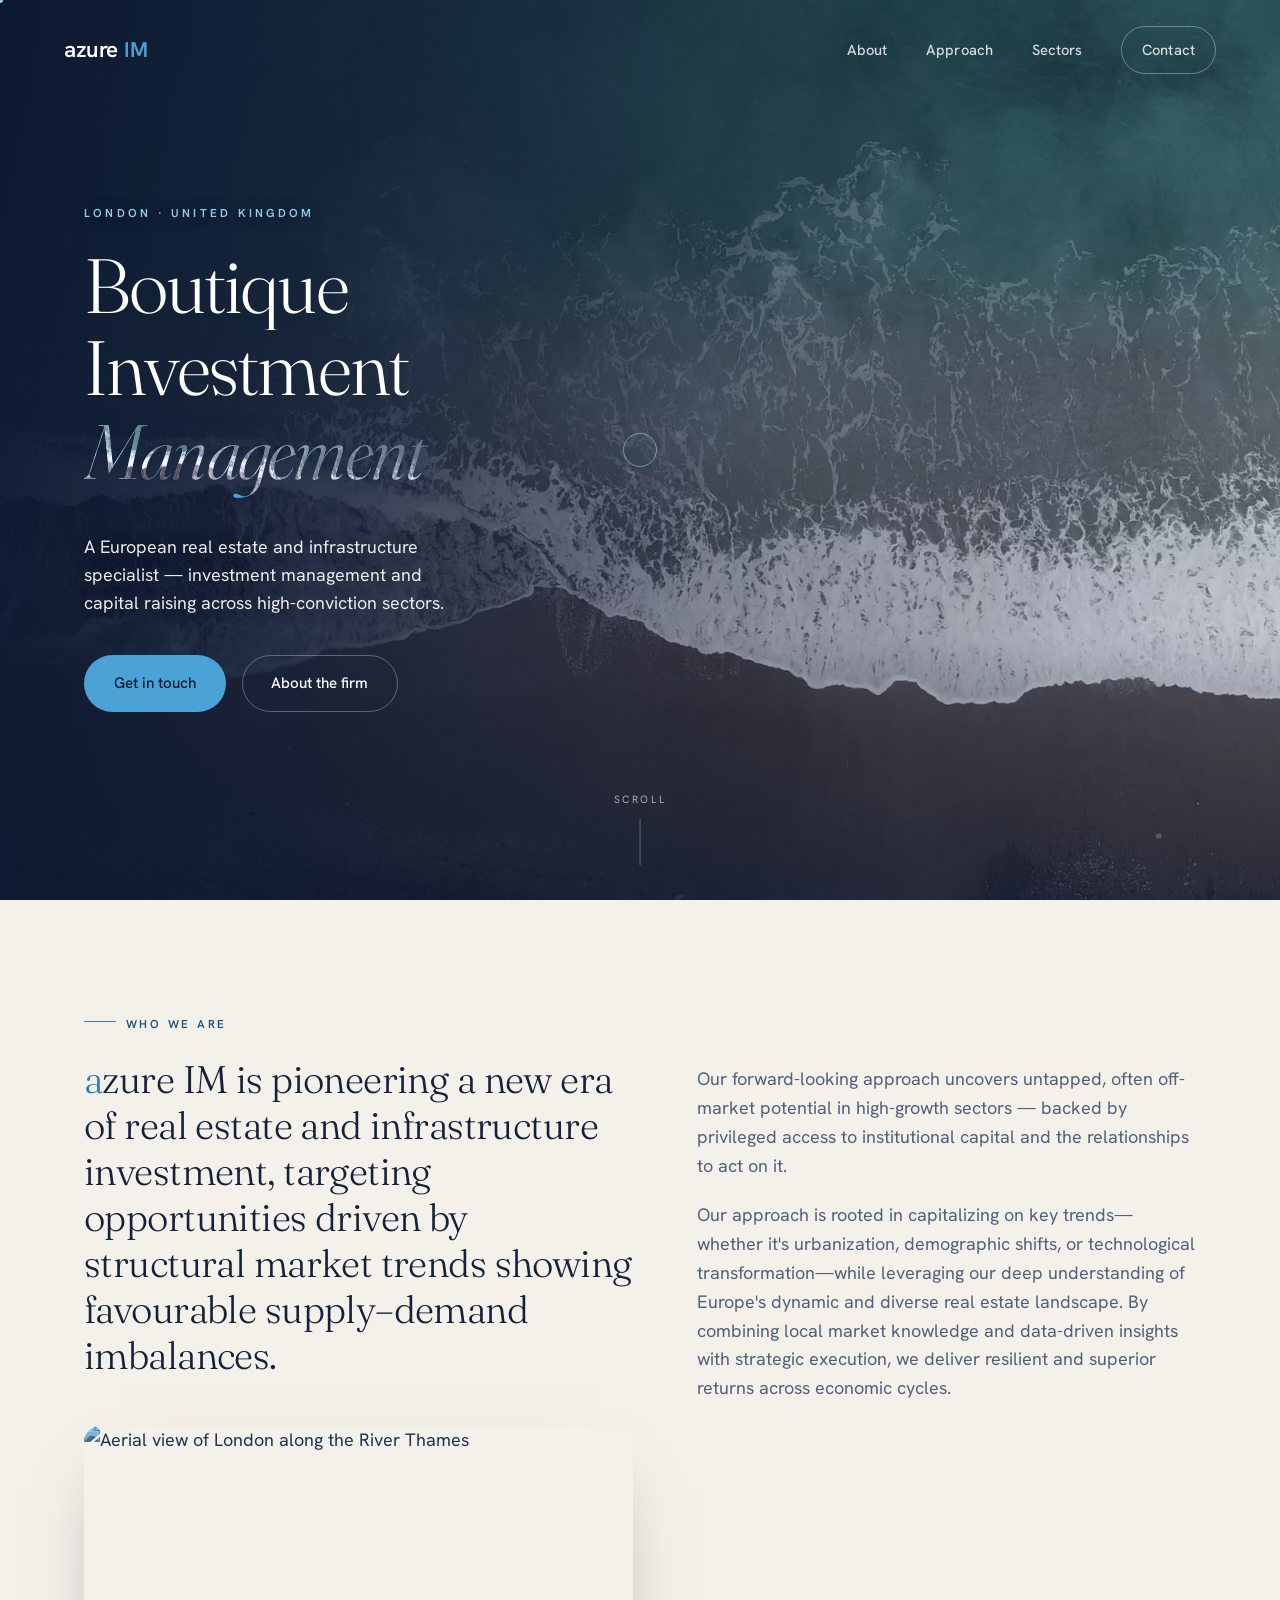
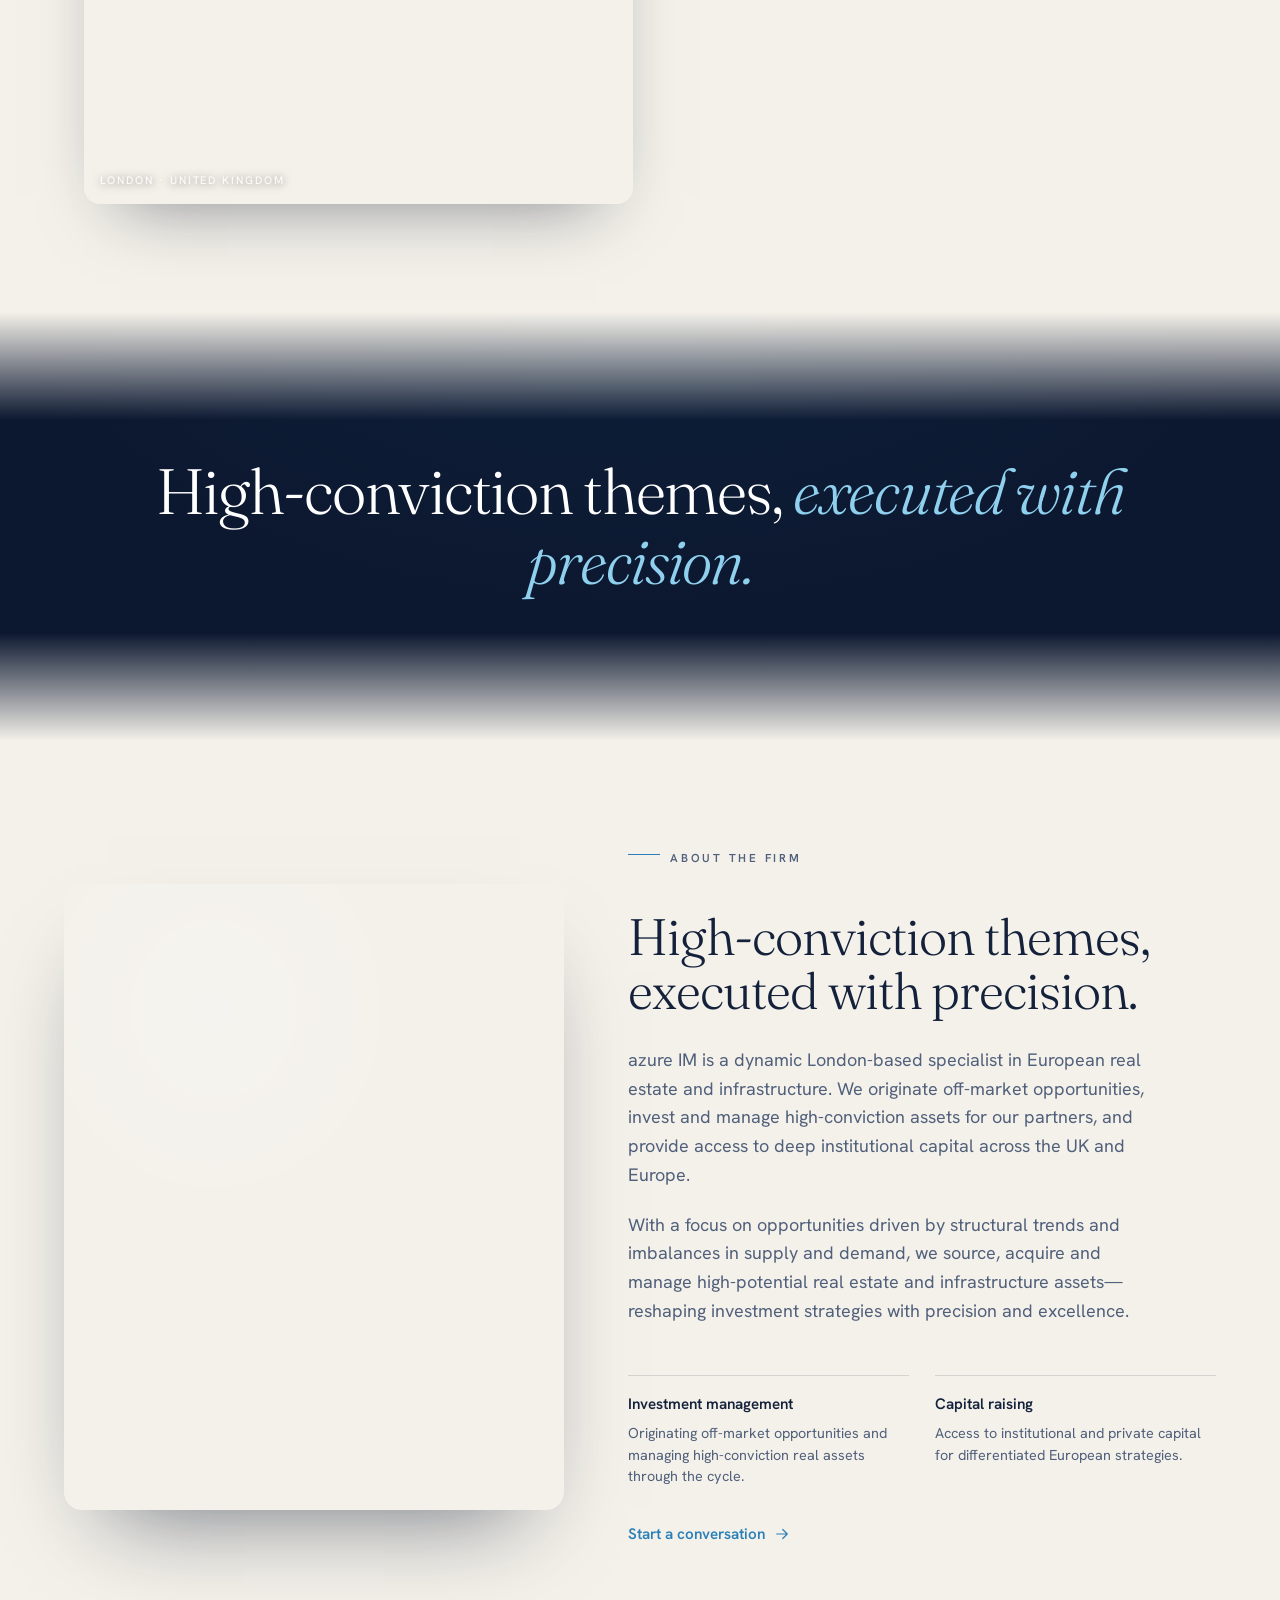
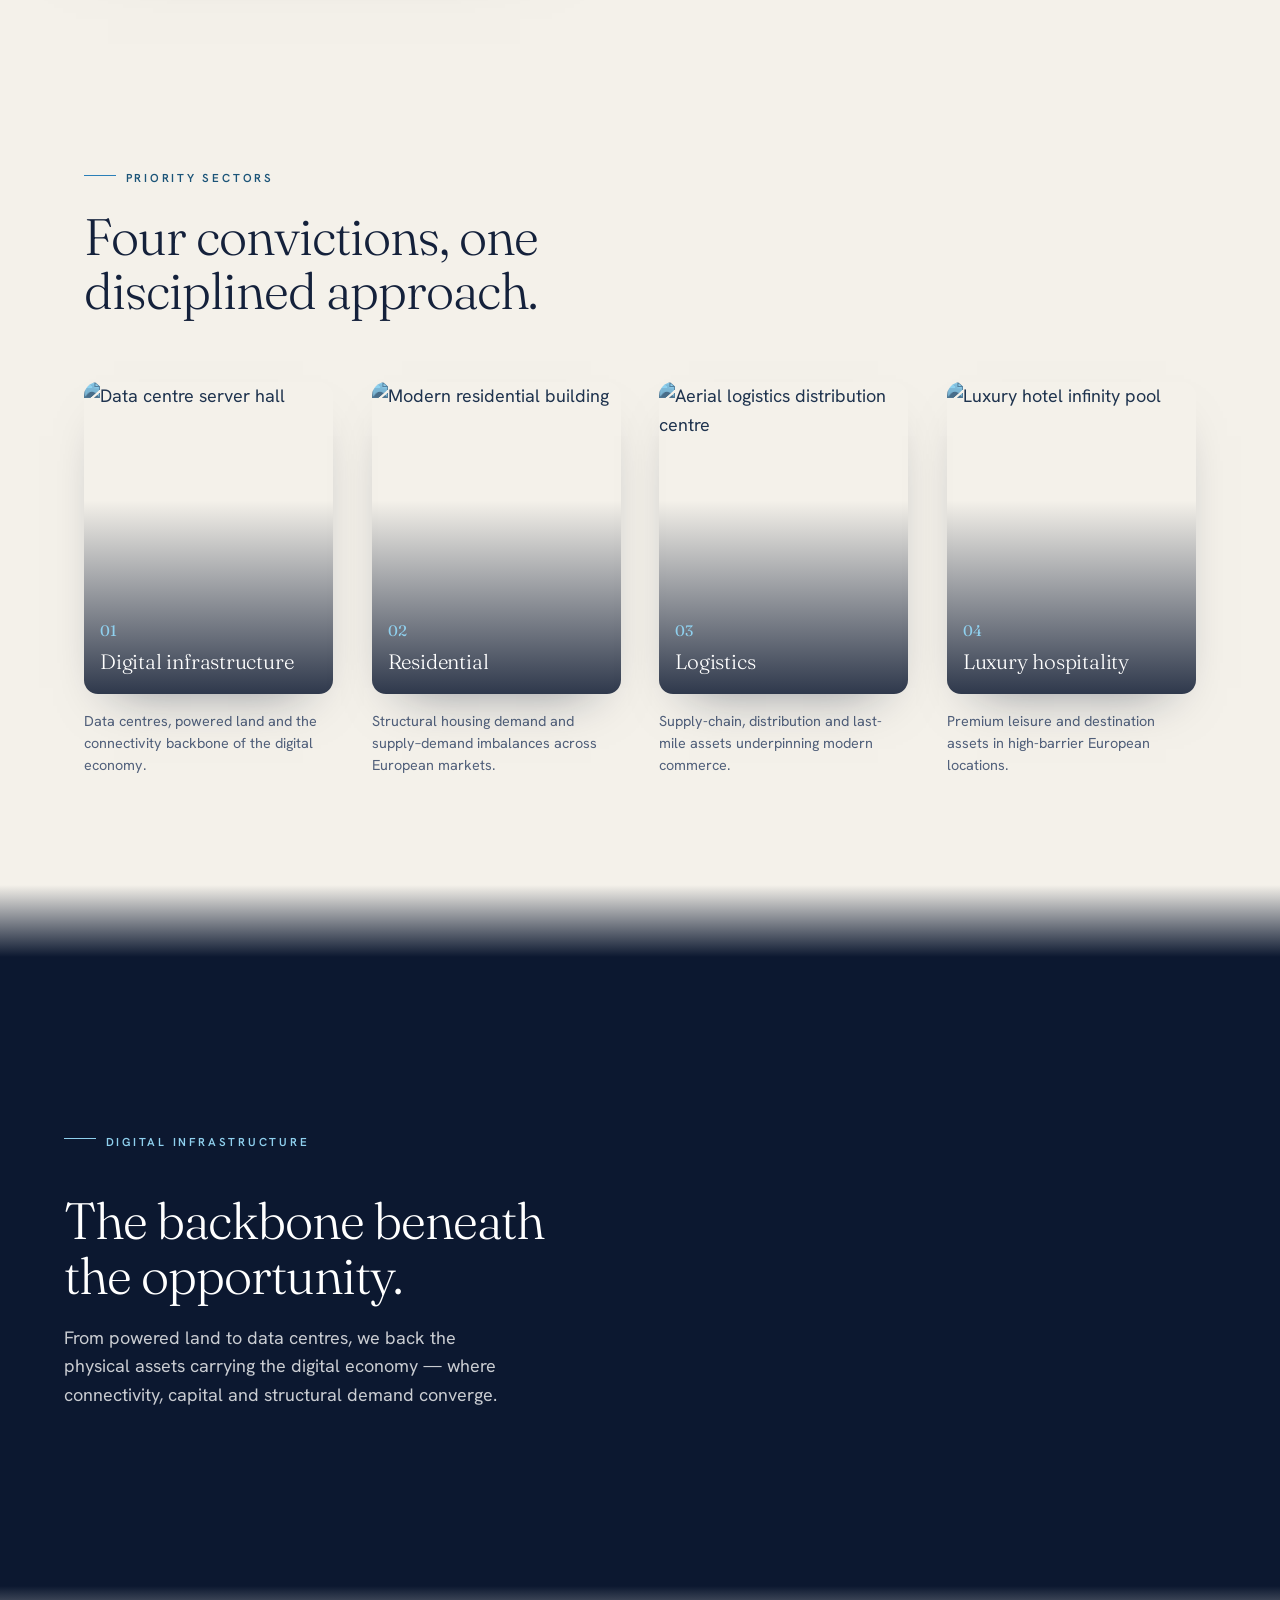
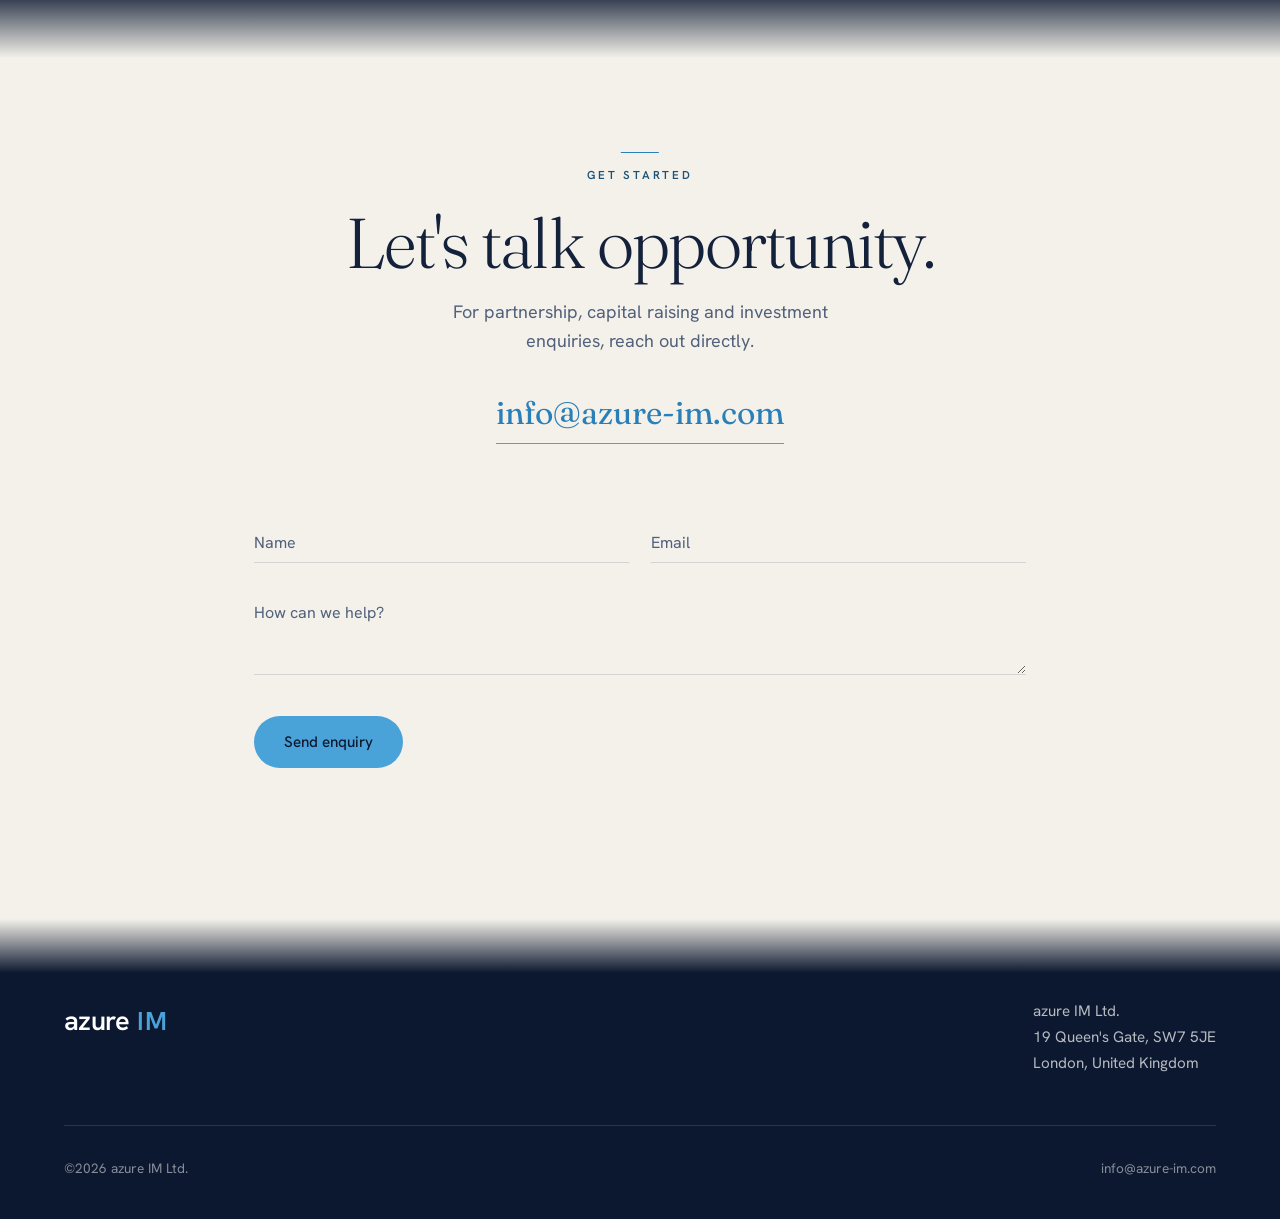
==== commit 7fa4bfa4: "Add immersive hero treatment, scroll descent, and interactive globe - Hero: the word "Management" is" ====
--- a/index.html
+++ b/index.html
@@ -111,7 +111,25 @@
       <h1 class="hero-title">
         <span class="line"><span class="line-in">Boutique</span></span>
         <span class="line"><span class="line-in">Investment</span></span>
-        <span class="line"><span class="line-in"><em>Management</em></span></span>
+        <span class="line line--water"><span class="line-in">
+          <svg class="hero-water" viewBox="0 0 620 134" preserveAspectRatio="xMinYMax meet"
+               role="img" aria-label="Management">
+            <defs>
+              <mask id="hero-water-mask">
+                <text x="0" y="104" class="hero-water-glyph" fill="#fff">Management</text>
+              </mask>
+            </defs>
+            <!-- fallback fill: shows if the video can't paint (no-JS, reduced-motion, decode fail) -->
+            <text x="0" y="104" class="hero-water-glyph hero-water-fallback">Management</text>
+            <!-- the word's own copy of the coastline footage, revealed only through the letters -->
+            <foreignObject x="0" y="0" width="620" height="134" mask="url(#hero-water-mask)">
+              <video xmlns="http://www.w3.org/1999/xhtml" class="hero-water-video"
+                     autoplay muted loop playsinline preload="auto" poster="hero-poster.jpg">
+                <source src="hero-1080.mp4" type="video/mp4" />
+              </video>
+            </foreignObject>
+          </svg>
+        </span></span>
       </h1>
       <p class="hero-sub" data-reveal>
         A European real estate and infrastructure specialist — investment
--- a/styles.css
+++ b/styles.css
@@ -187,6 +187,29 @@
 }
 @keyframes lineUp { from { transform: translateY(112%); } to { transform: translateY(0); } }
 
+/* line 3 — "Management": the coastline footage masked into the letterforms.
+   Pure HTML/SVG/CSS; height is in em so it scales with the headline and matches lines 1–2. */
+.line--water { overflow: hidden; padding-bottom: 0.22em; }
+.hero-water {
+  display: block; width: auto; height: 1.14em; overflow: visible;
+  /* soft navy halo so the water-filled letters separate from any backdrop
+     (mirrors the shadow the old azure accent word carried) */
+  filter: drop-shadow(0 3px 16px rgba(12, 24, 48, 0.6));
+}
+.hero-water-glyph {
+  font-family: var(--serif); font-weight: 300; font-style: italic;
+  font-size: 118px; letter-spacing: -0.01em;
+}
+/* azure fallback fill (echoes the old accent) — only seen when the video can't paint */
+.hero-water-fallback { fill: var(--azure); }
+.hero-water-video {
+  width: 100%; height: 100%; object-fit: cover; object-position: center; display: block;
+  filter: saturate(1.06) brightness(1.08) contrast(1.05);
+  /* trim the video box's top/bottom edge (in viewBox units) so it can't leak a hairline
+     past the mask; the letterforms never reach these rows, so glyphs are untouched */
+  clip-path: inset(5px 0 7px 0);
+}
+
 .hero-sub {
   font-size: clamp(1.05rem, 1.4vw, 1.3rem); max-width: 38ch;
   color: rgba(255, 255, 255, 0.92); font-weight: 400; line-height: 1.55;
@@ -276,6 +299,15 @@
   background: var(--navy-900);
   padding: clamp(6rem, 16vh, 11rem) var(--pad);
 }
+/* the dark band emerges from and dissolves back into the cream above/below it —
+   the "descent" moment, so the light↔dark change reads as continuous, not a cut.
+   Edges only; the quote text is centred and never reached by these gradients. */
+.quote-band::before, .quote-band::after {
+  content: ""; position: absolute; left: 0; right: 0; z-index: 3;
+  height: clamp(72px, 12vh, 150px); pointer-events: none;
+}
+.quote-band::before { top: 0;    background: linear-gradient(to bottom, var(--cream), rgba(244, 241, 234, 0)); }
+.quote-band::after  { bottom: 0; background: linear-gradient(to top,    var(--cream), rgba(244, 241, 234, 0)); }
 .quote-bg {
   position: absolute; inset: -10%; z-index: 0;
   background-size: cover; background-position: center;
@@ -424,7 +456,17 @@
   max-width: var(--maxw); margin: 0 auto;
   display: grid; grid-template-columns: 1fr 1.05fr;
   gap: clamp(2rem, 5vw, 5rem); align-items: center;
-}
+  position: relative; z-index: 2;   /* keep text + globe above the descent fades */
+}
+/* the lower deep-zone emerges from and dissolves back into the cream too.
+   Shorter fades than the quote band so they stay inside the section's padding,
+   clear of the kicker and globe; content sits above them via z-index. */
+.infra::before, .infra::after {
+  content: ""; position: absolute; left: 0; right: 0; z-index: 1;
+  height: clamp(46px, 8vh, 88px); pointer-events: none;
+}
+.infra::before { top: 0;    background: linear-gradient(to bottom, var(--cream), rgba(244, 241, 234, 0)); }
+.infra::after  { bottom: 0; background: linear-gradient(to top,    var(--cream), rgba(244, 241, 234, 0)); }
 .infra-text { display: flex; flex-direction: column; gap: 1.3rem; }
 .infra-text .kicker { color: var(--azure-lt); }
 .infra-text .kicker::before { background: var(--azure-lt); }
@@ -483,9 +525,17 @@
 
 /* ───────────────── FOOTER ───────────────── */
 .footer {
+  position: relative; overflow: hidden;
   background: var(--navy-900); color: rgba(255,255,255,0.7);
   padding: clamp(3.5rem, 7vw, 5rem) var(--pad) 2.5rem;
 }
+/* the footer rises out of the contact section's cream — closes the descent */
+.footer::before {
+  content: ""; position: absolute; left: 0; right: 0; top: 0; z-index: 1;
+  height: clamp(38px, 6vh, 64px); pointer-events: none;
+  background: linear-gradient(to bottom, var(--cream), rgba(244, 241, 234, 0));
+}
+.footer-top, .footer-bottom { position: relative; z-index: 2; }
 .footer-top {
   max-width: var(--maxw); margin: 0 auto; display: flex;
   justify-content: space-between; align-items: flex-start; flex-wrap: wrap; gap: 2rem;
@@ -547,6 +597,8 @@
   .quote-bg, .approach-frame img { transform: none !important; }
   /* hold the drone footage on its poster frame for reduced-motion */
   .hero-video { display: none; }
+  /* the headline word drops its video and shows the static azure fallback fill */
+  .hero-water-video { display: none; }
   .hero-media {
     background:
       linear-gradient(180deg, rgba(12,24,48,0.2), rgba(12,24,48,0.5)),
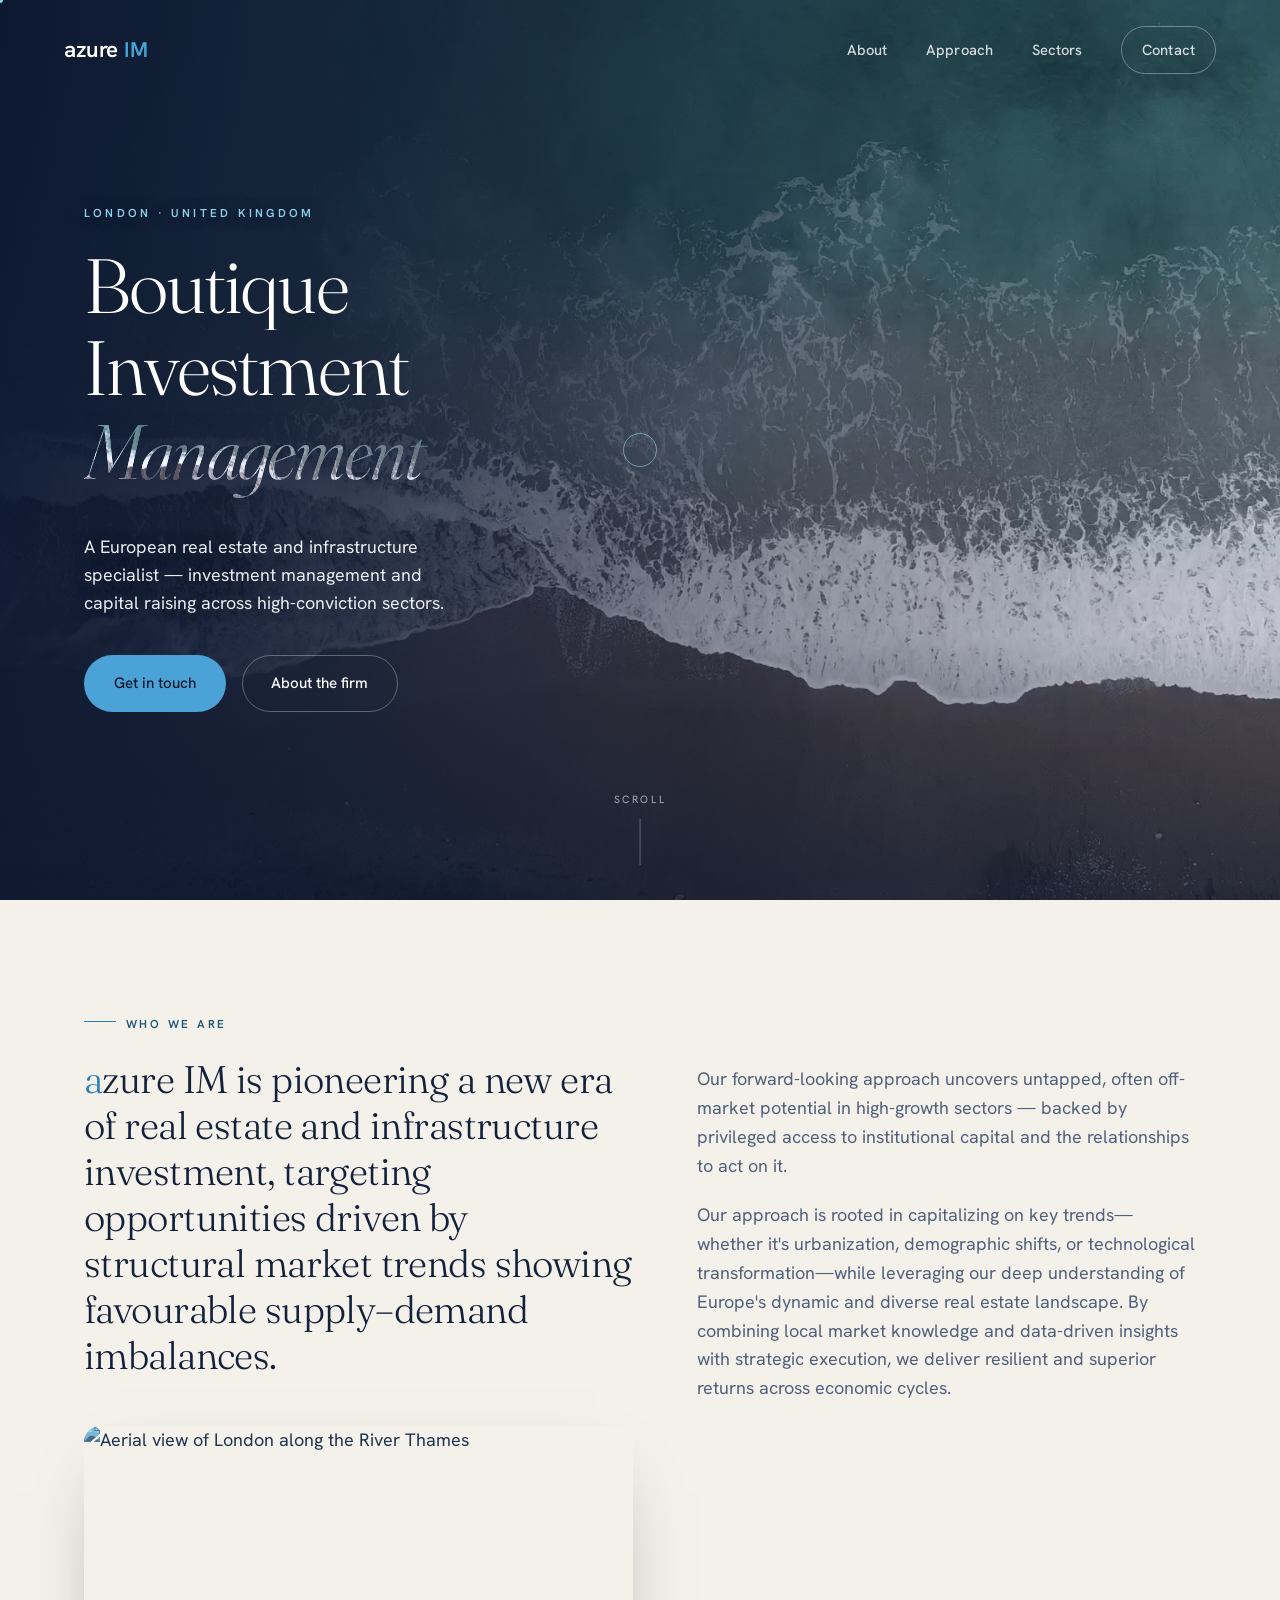
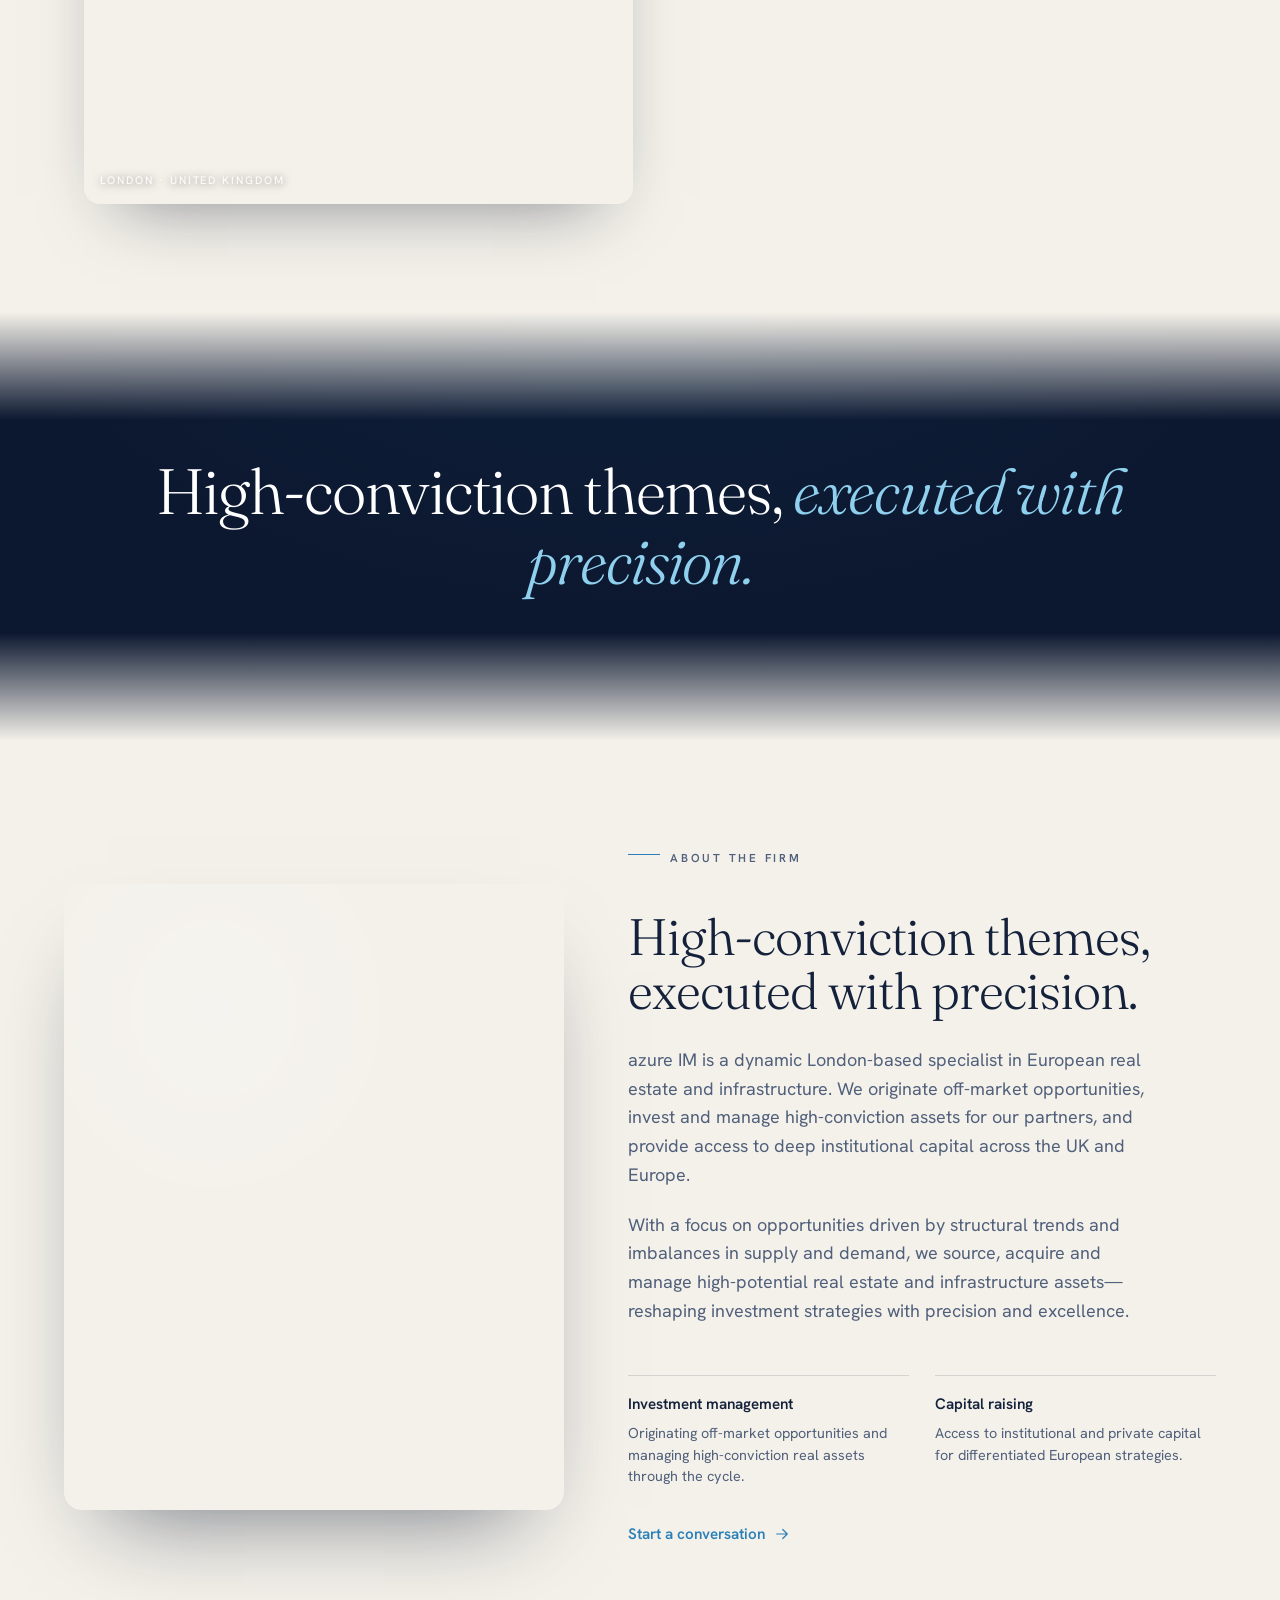
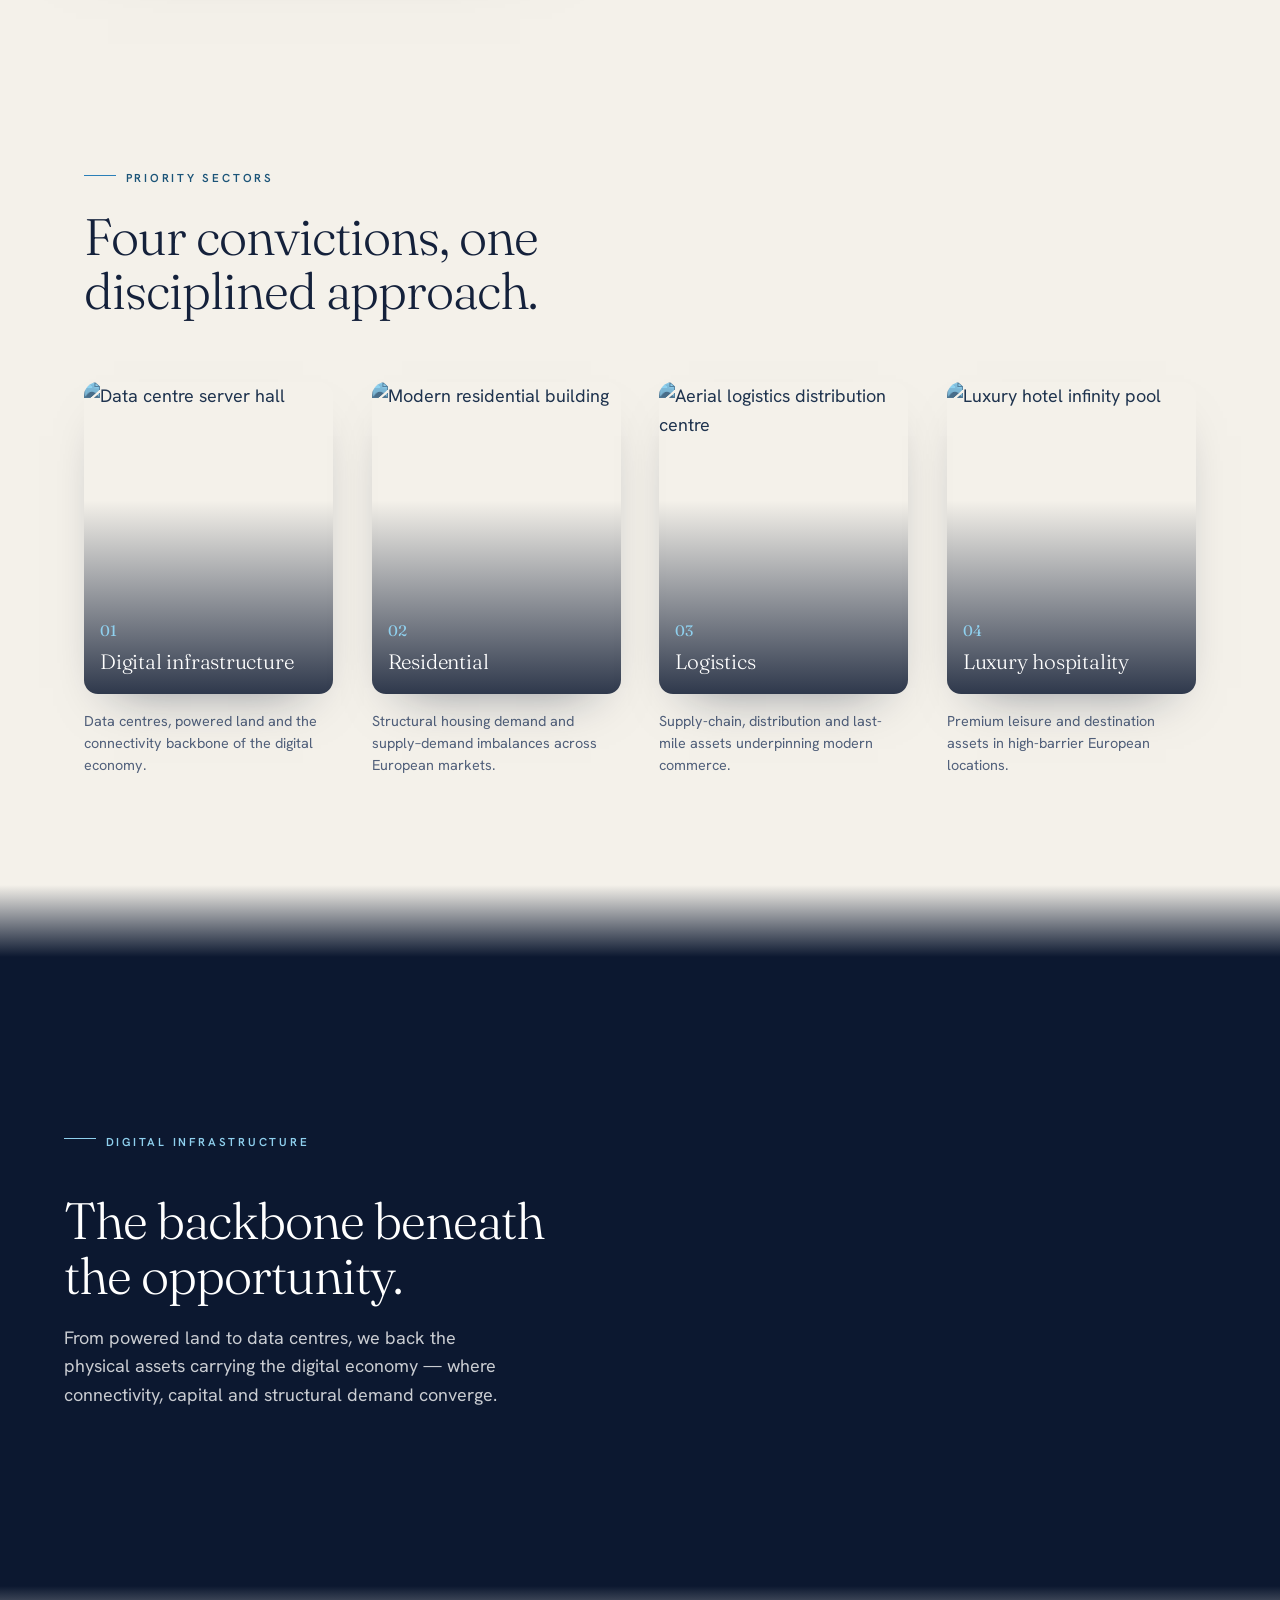
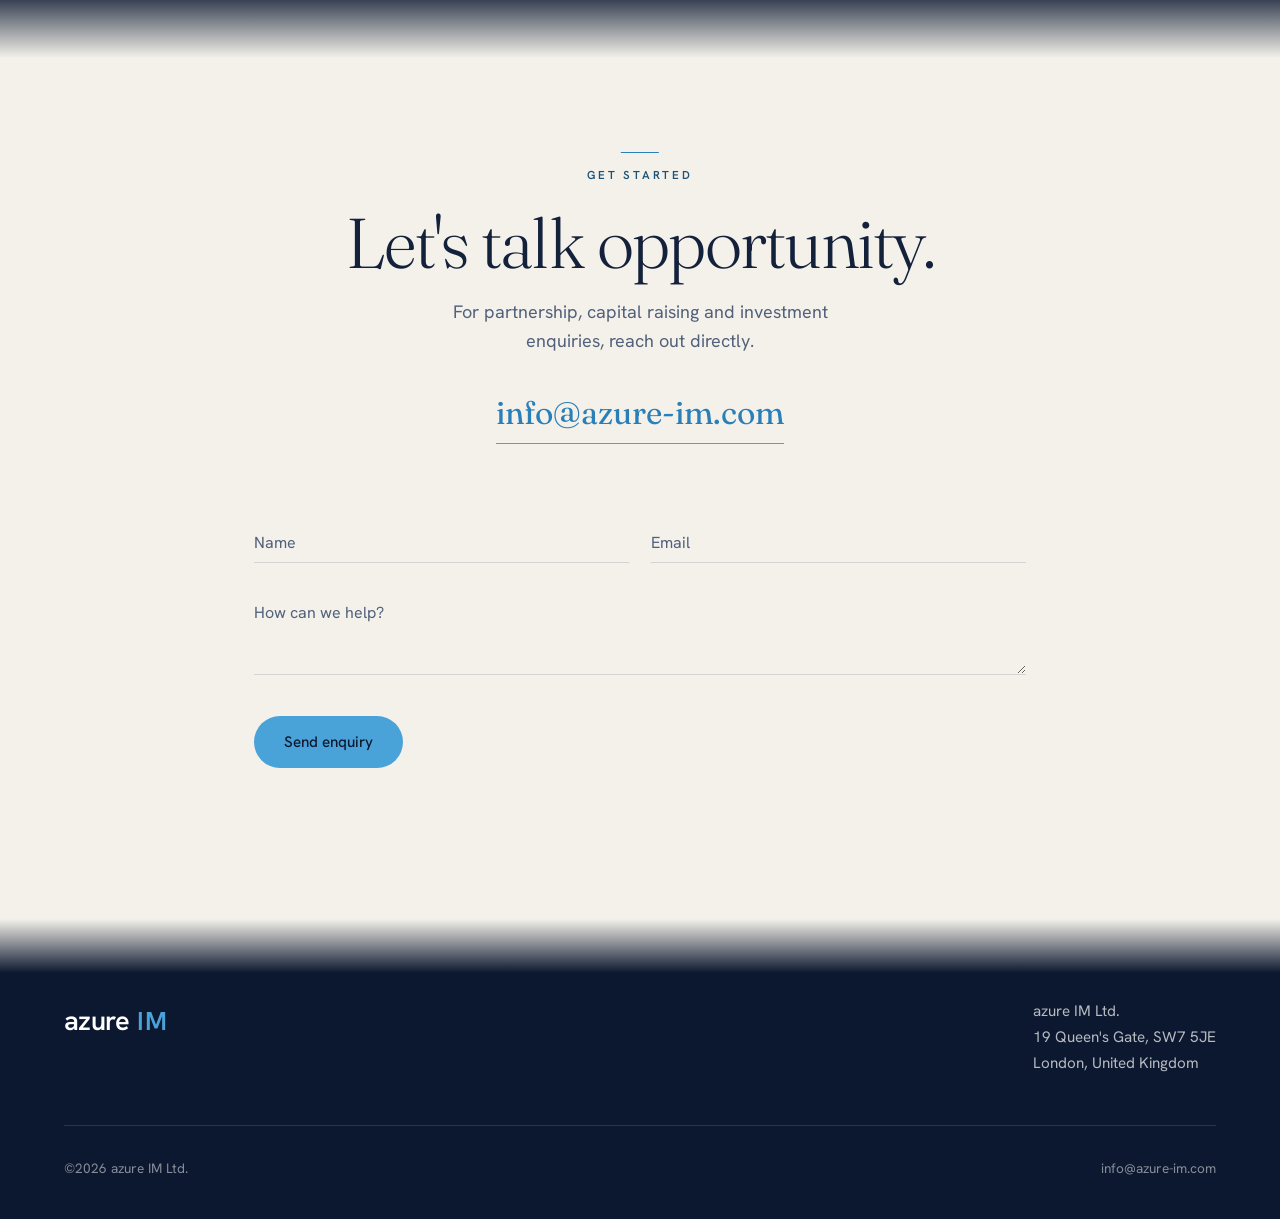
==== commit e12e0c3f: "Fix hero title invisible on iOS Safari iOS Safari (WebKit) doesn't derive an inline SVG's width from" ====
--- a/index.html
+++ b/index.html
@@ -119,9 +119,15 @@
                 <text x="0" y="104" class="hero-water-glyph" fill="#fff">Management</text>
               </mask>
             </defs>
-            <!-- fallback fill: shows if the video can't paint (no-JS, reduced-motion, decode fail) -->
+            <!-- ultimate fallback: solid azure, only seen if even the still can't load -->
             <text x="0" y="104" class="hero-water-glyph hero-water-fallback">Management</text>
-            <!-- the word's own copy of the coastline footage, revealed only through the letters -->
+            <!-- static water still (poster) masked into the letters — renders everywhere, incl. iOS Safari
+                 (which won't play a <video> inside <foreignObject>) -->
+            <g mask="url(#hero-water-mask)">
+              <image href="hero-poster.jpg" xlink:href="hero-poster.jpg"
+                     x="0" y="0" width="620" height="134" preserveAspectRatio="xMidYMid slice" />
+            </g>
+            <!-- moving water (video) layered on top where supported (desktop browsers) -->
             <foreignObject x="0" y="0" width="620" height="134" mask="url(#hero-water-mask)">
               <video xmlns="http://www.w3.org/1999/xhtml" class="hero-water-video"
                      autoplay muted loop playsinline preload="auto" poster="hero-poster.jpg">
--- a/styles.css
+++ b/styles.css
@@ -191,7 +191,11 @@
    Pure HTML/SVG/CSS; height is in em so it scales with the headline and matches lines 1–2. */
 .line--water { overflow: hidden; padding-bottom: 0.22em; }
 .hero-water {
-  display: block; width: auto; height: 1.14em; overflow: visible;
+  display: block; height: 1.14em; overflow: visible;
+  /* explicit width (≈ viewBox ratio 620/134) so iOS Safari can't collapse the
+     inline SVG to 0 — WebKit won't derive width from the viewBox on its own.
+     aspect-ratio is a modern backstop; max-width keeps it inside small screens. */
+  width: 5.27em; aspect-ratio: 620 / 134; max-width: 100%;
   /* soft navy halo so the water-filled letters separate from any backdrop
      (mirrors the shadow the old azure accent word carried) */
   filter: drop-shadow(0 3px 16px rgba(12, 24, 48, 0.6));
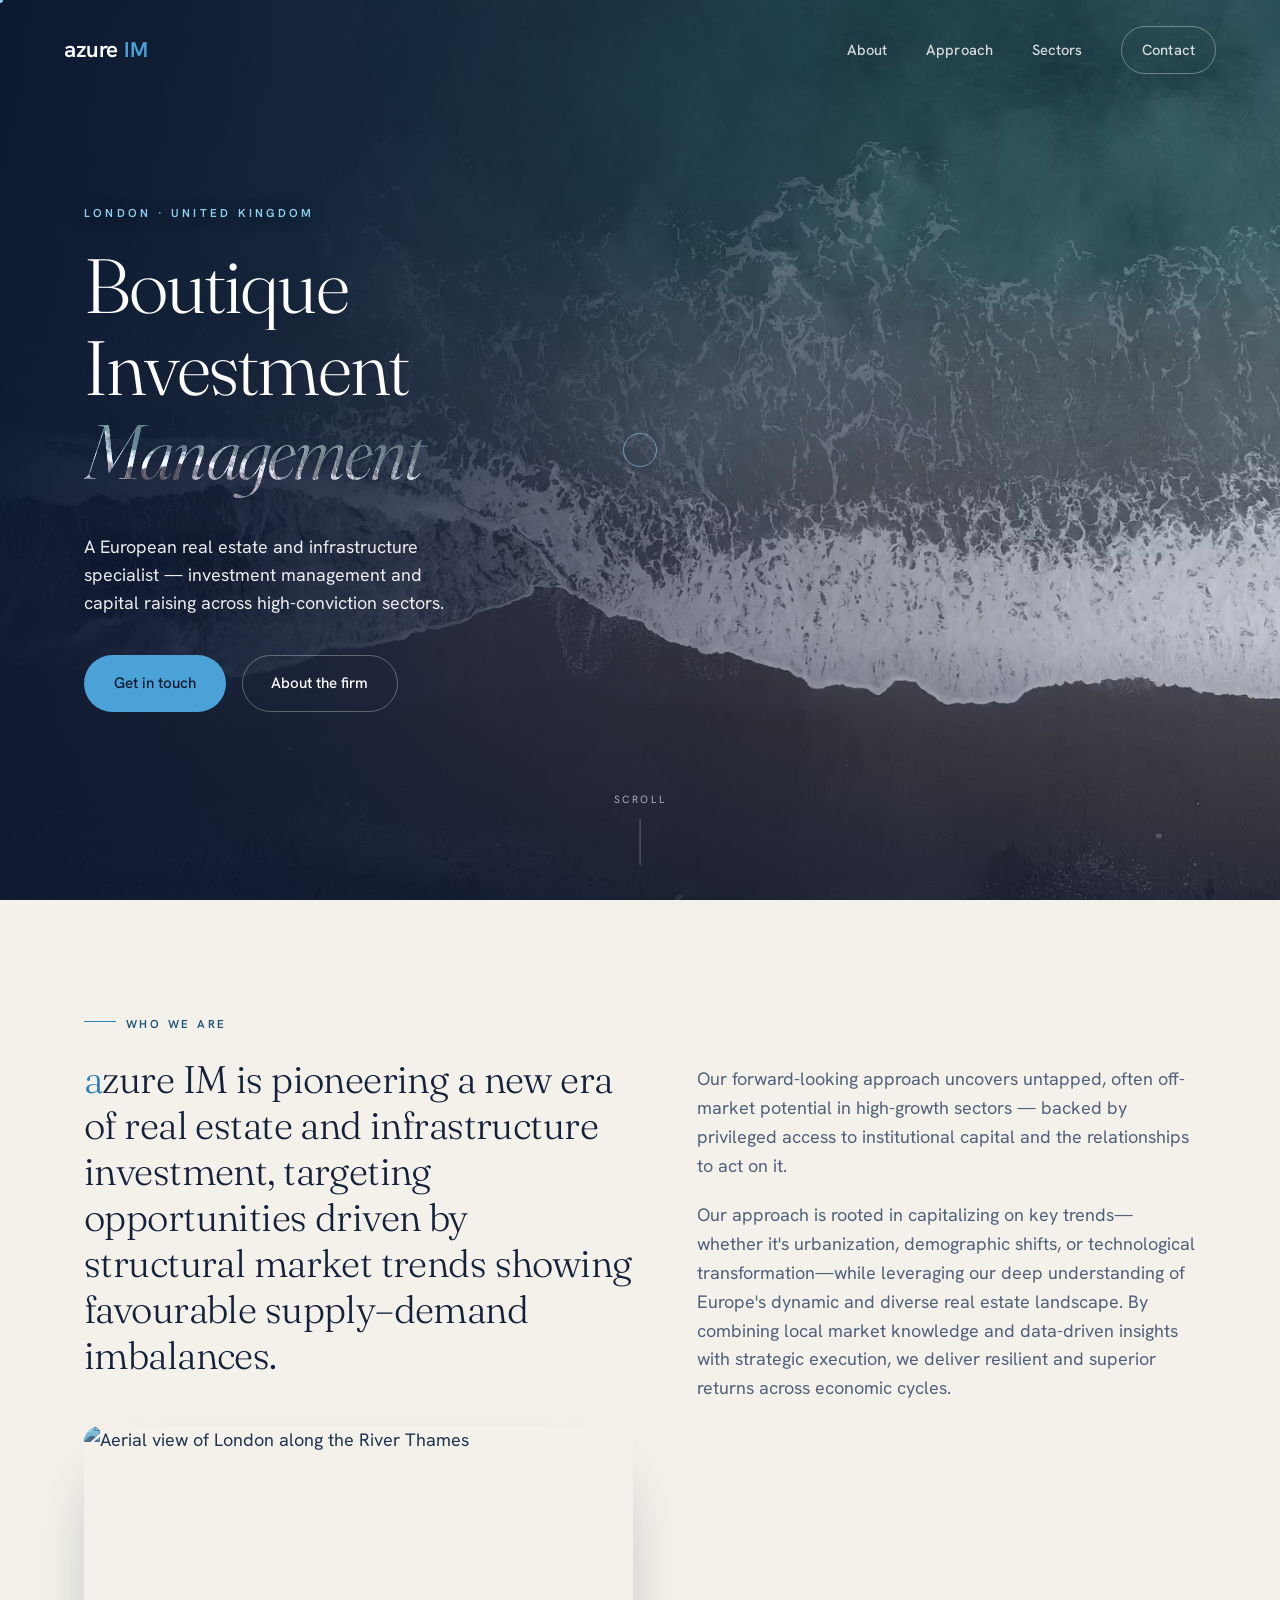
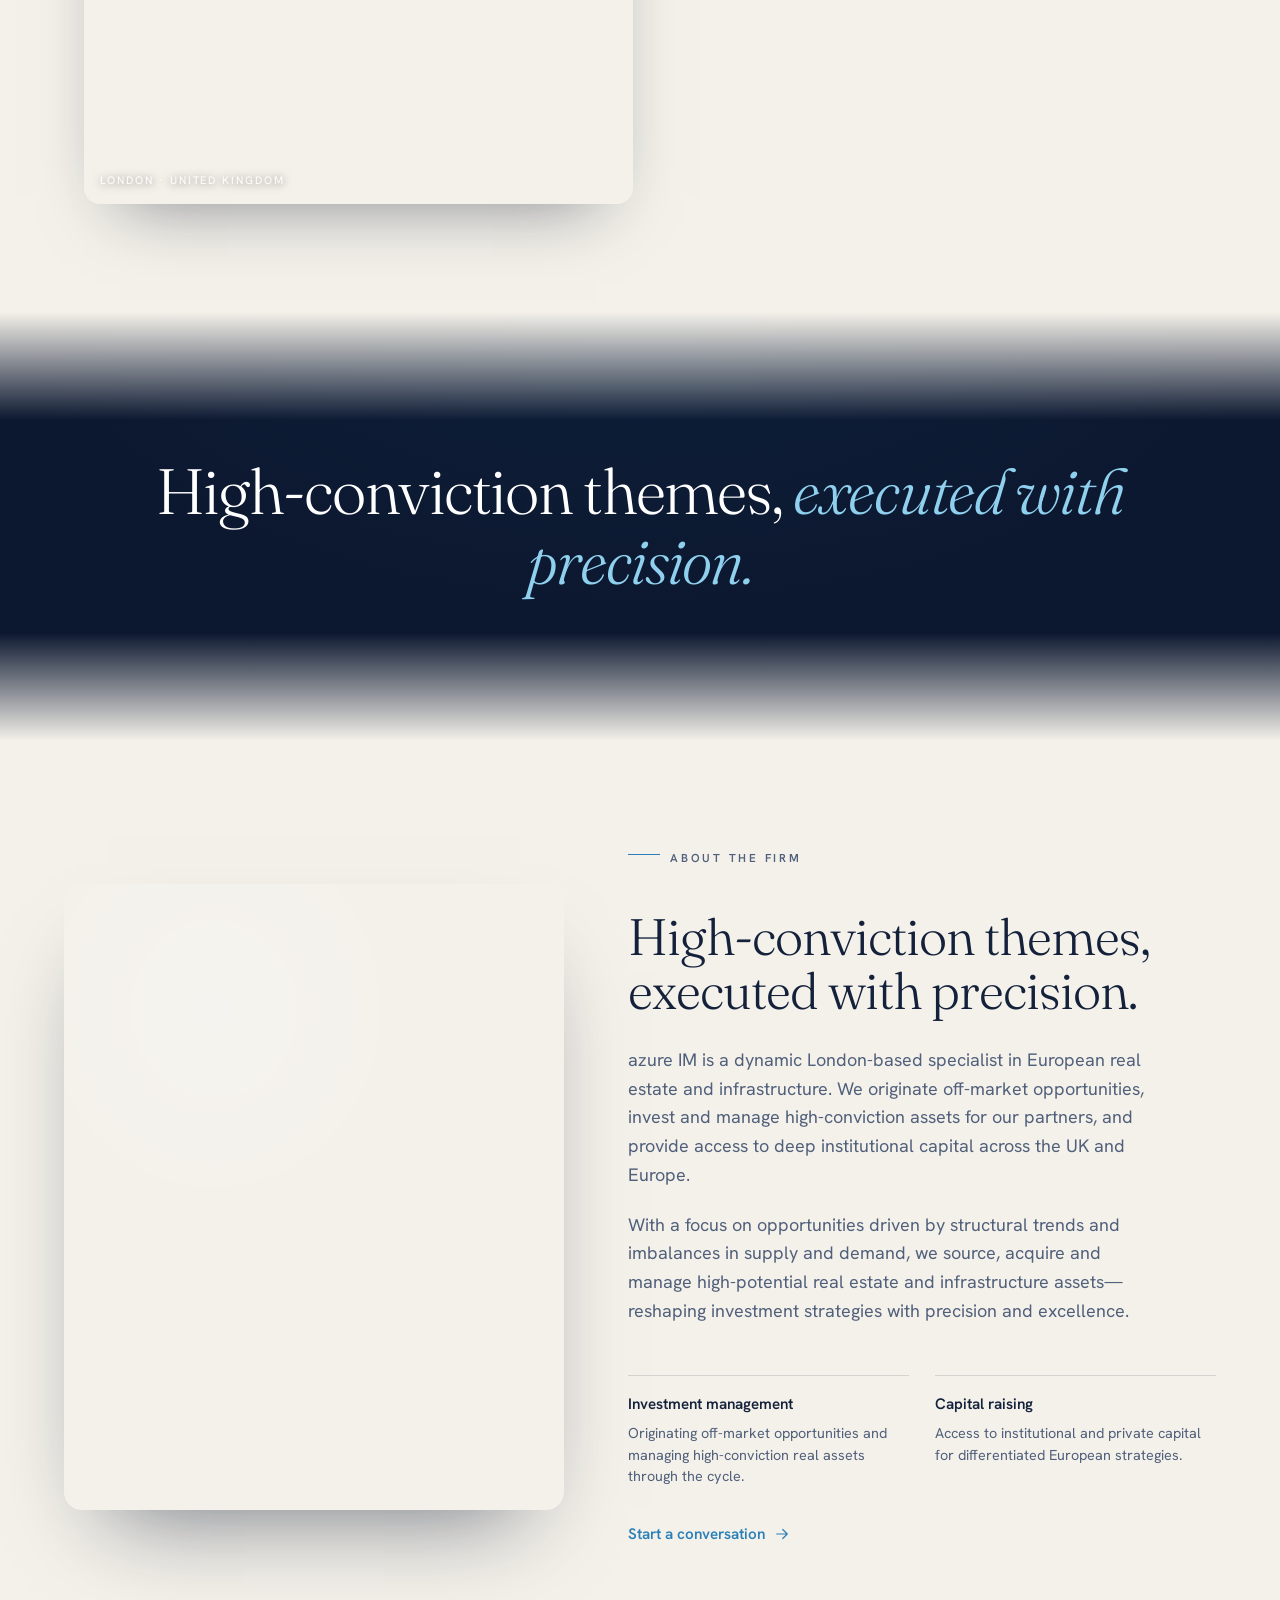
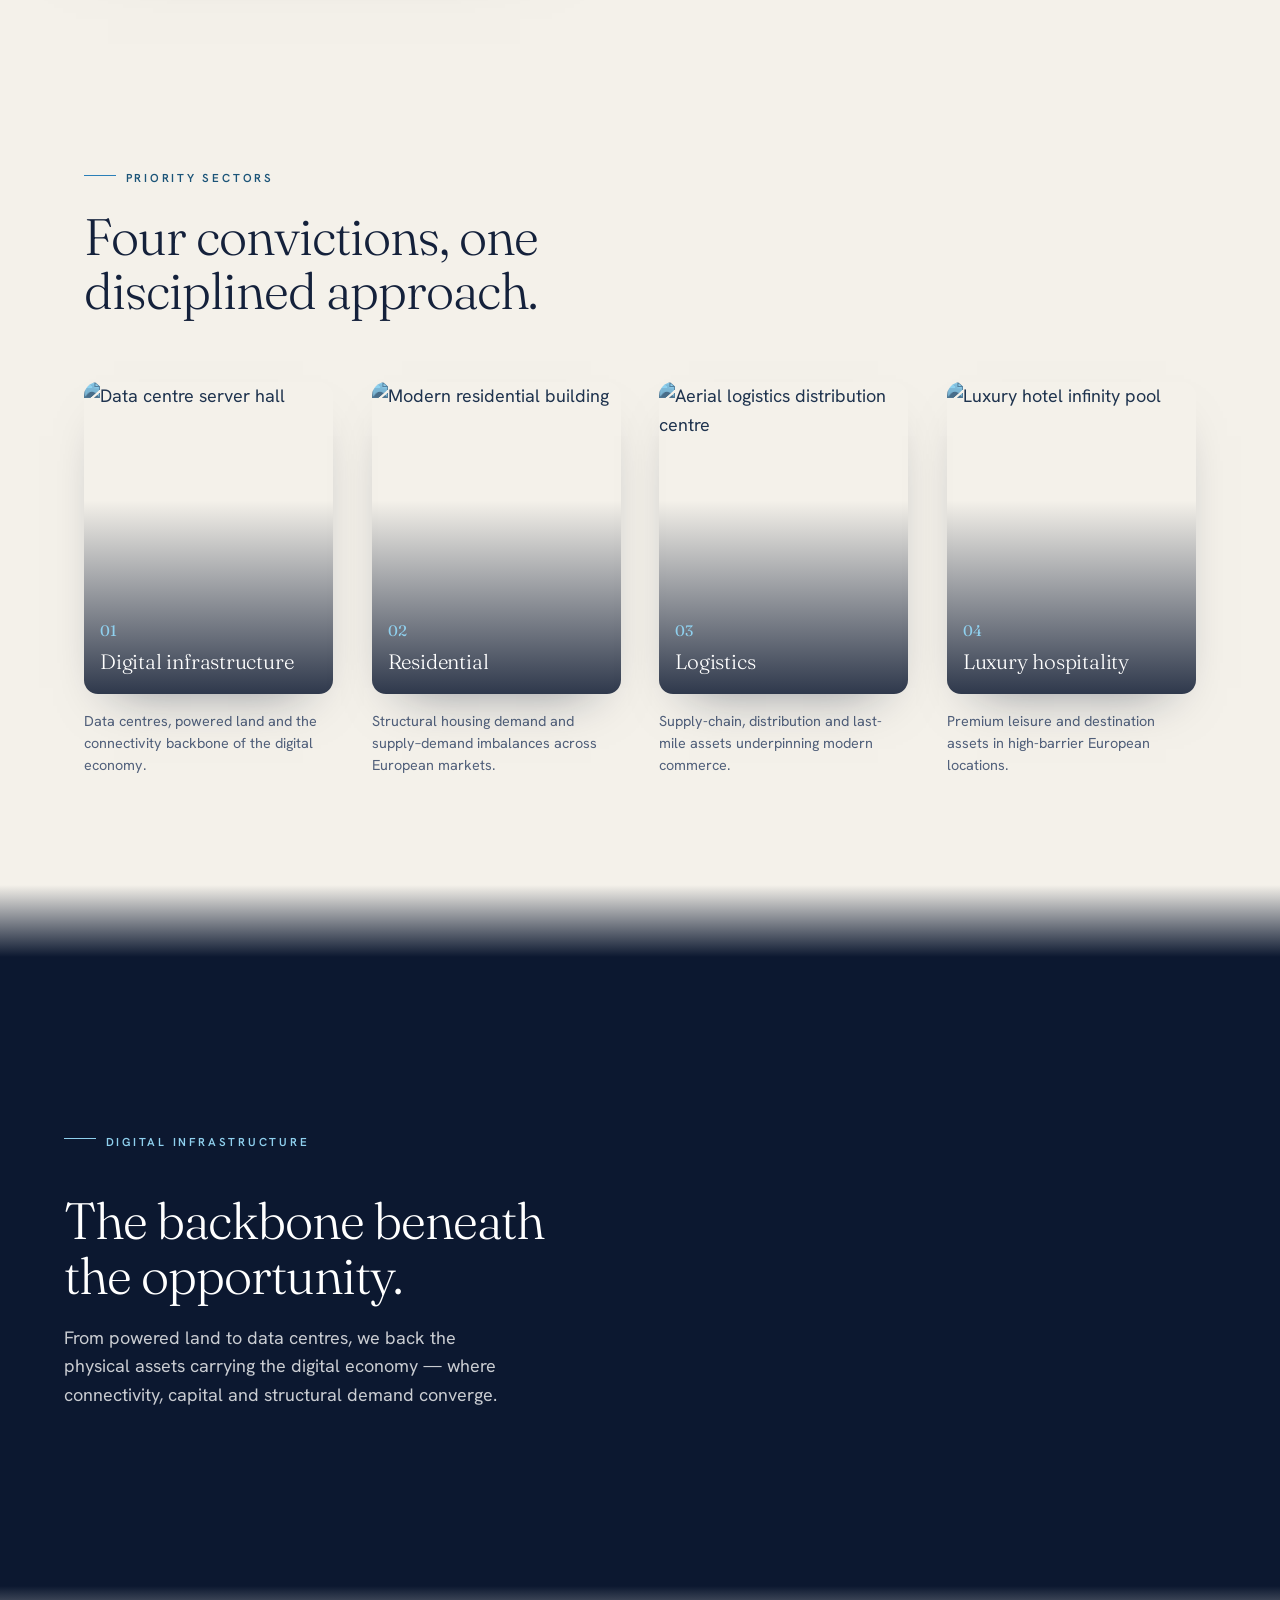
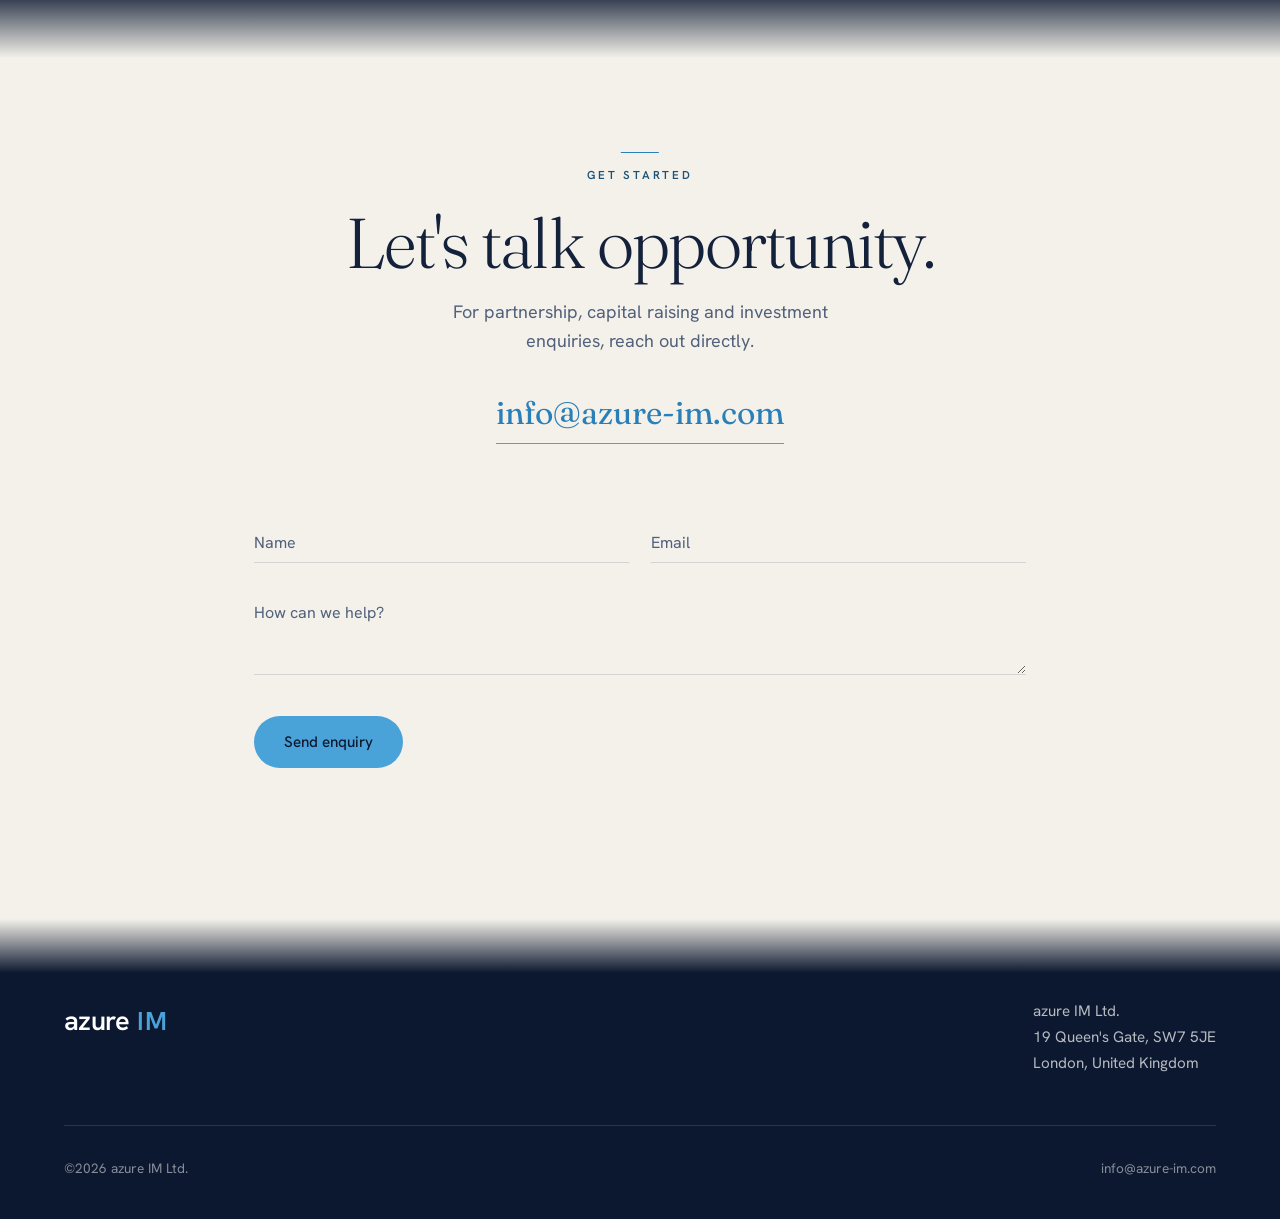
==== commit 0a7bd035: "Fix hero title on iOS: pattern fill instead of masked foreignObject video iOS/desktop Safari (WebKit" ====
--- a/index.html
+++ b/index.html
@@ -115,25 +115,22 @@
           <svg class="hero-water" viewBox="0 0 620 134" preserveAspectRatio="xMinYMax meet"
                role="img" aria-label="Management">
             <defs>
+              <!-- coastline still that fills the letters; pattern fill on <text> is robust everywhere
+                   (incl. iOS Safari), unlike a masked <foreignObject> video -->
+              <pattern id="hero-water-fill" patternUnits="userSpaceOnUse" x="0" y="0" width="620" height="134">
+                <image href="hero-poster.jpg" xlink:href="hero-poster.jpg"
+                       x="0" y="0" width="620" height="134" preserveAspectRatio="xMidYMid slice" />
+              </pattern>
+              <!-- mask used only by the JS-injected video on engines that render it correctly -->
               <mask id="hero-water-mask">
                 <text x="0" y="104" class="hero-water-glyph" fill="#fff">Management</text>
               </mask>
             </defs>
-            <!-- ultimate fallback: solid azure, only seen if even the still can't load -->
+            <!-- ultimate fallback: solid azure, only seen if the still can't load -->
             <text x="0" y="104" class="hero-water-glyph hero-water-fallback">Management</text>
-            <!-- static water still (poster) masked into the letters — renders everywhere, incl. iOS Safari
-                 (which won't play a <video> inside <foreignObject>) -->
-            <g mask="url(#hero-water-mask)">
-              <image href="hero-poster.jpg" xlink:href="hero-poster.jpg"
-                     x="0" y="0" width="620" height="134" preserveAspectRatio="xMidYMid slice" />
-            </g>
-            <!-- moving water (video) layered on top where supported (desktop browsers) -->
-            <foreignObject x="0" y="0" width="620" height="134" mask="url(#hero-water-mask)">
-              <video xmlns="http://www.w3.org/1999/xhtml" class="hero-water-video"
-                     autoplay muted loop playsinline preload="auto" poster="hero-poster.jpg">
-                <source src="hero-1080.mp4" type="video/mp4" />
-              </video>
-            </foreignObject>
+            <!-- water-filled word (static still). main.js layers a <video> over this on engines that
+                 render masked SVG video correctly; iOS Safari keeps this static fill. -->
+            <text x="0" y="104" class="hero-water-glyph" fill="url(#hero-water-fill)">Management</text>
           </svg>
         </span></span>
       </h1>
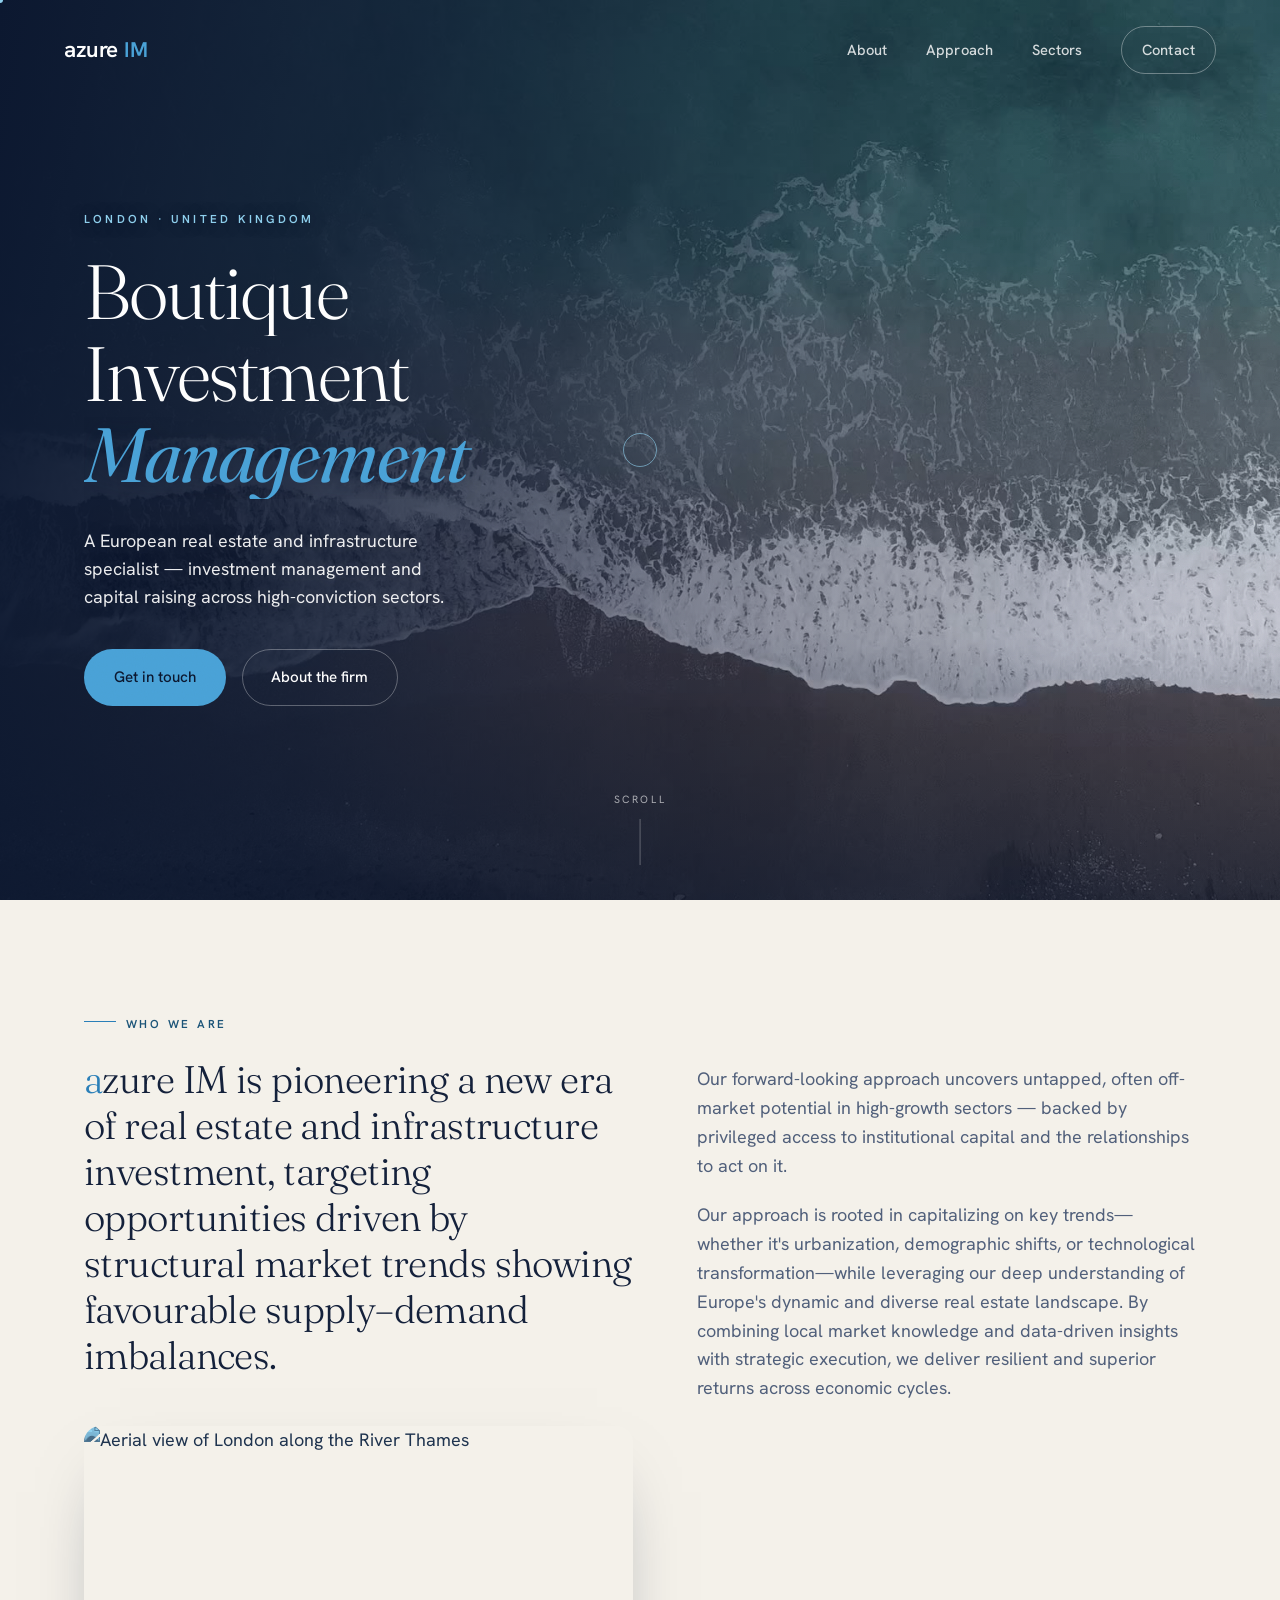
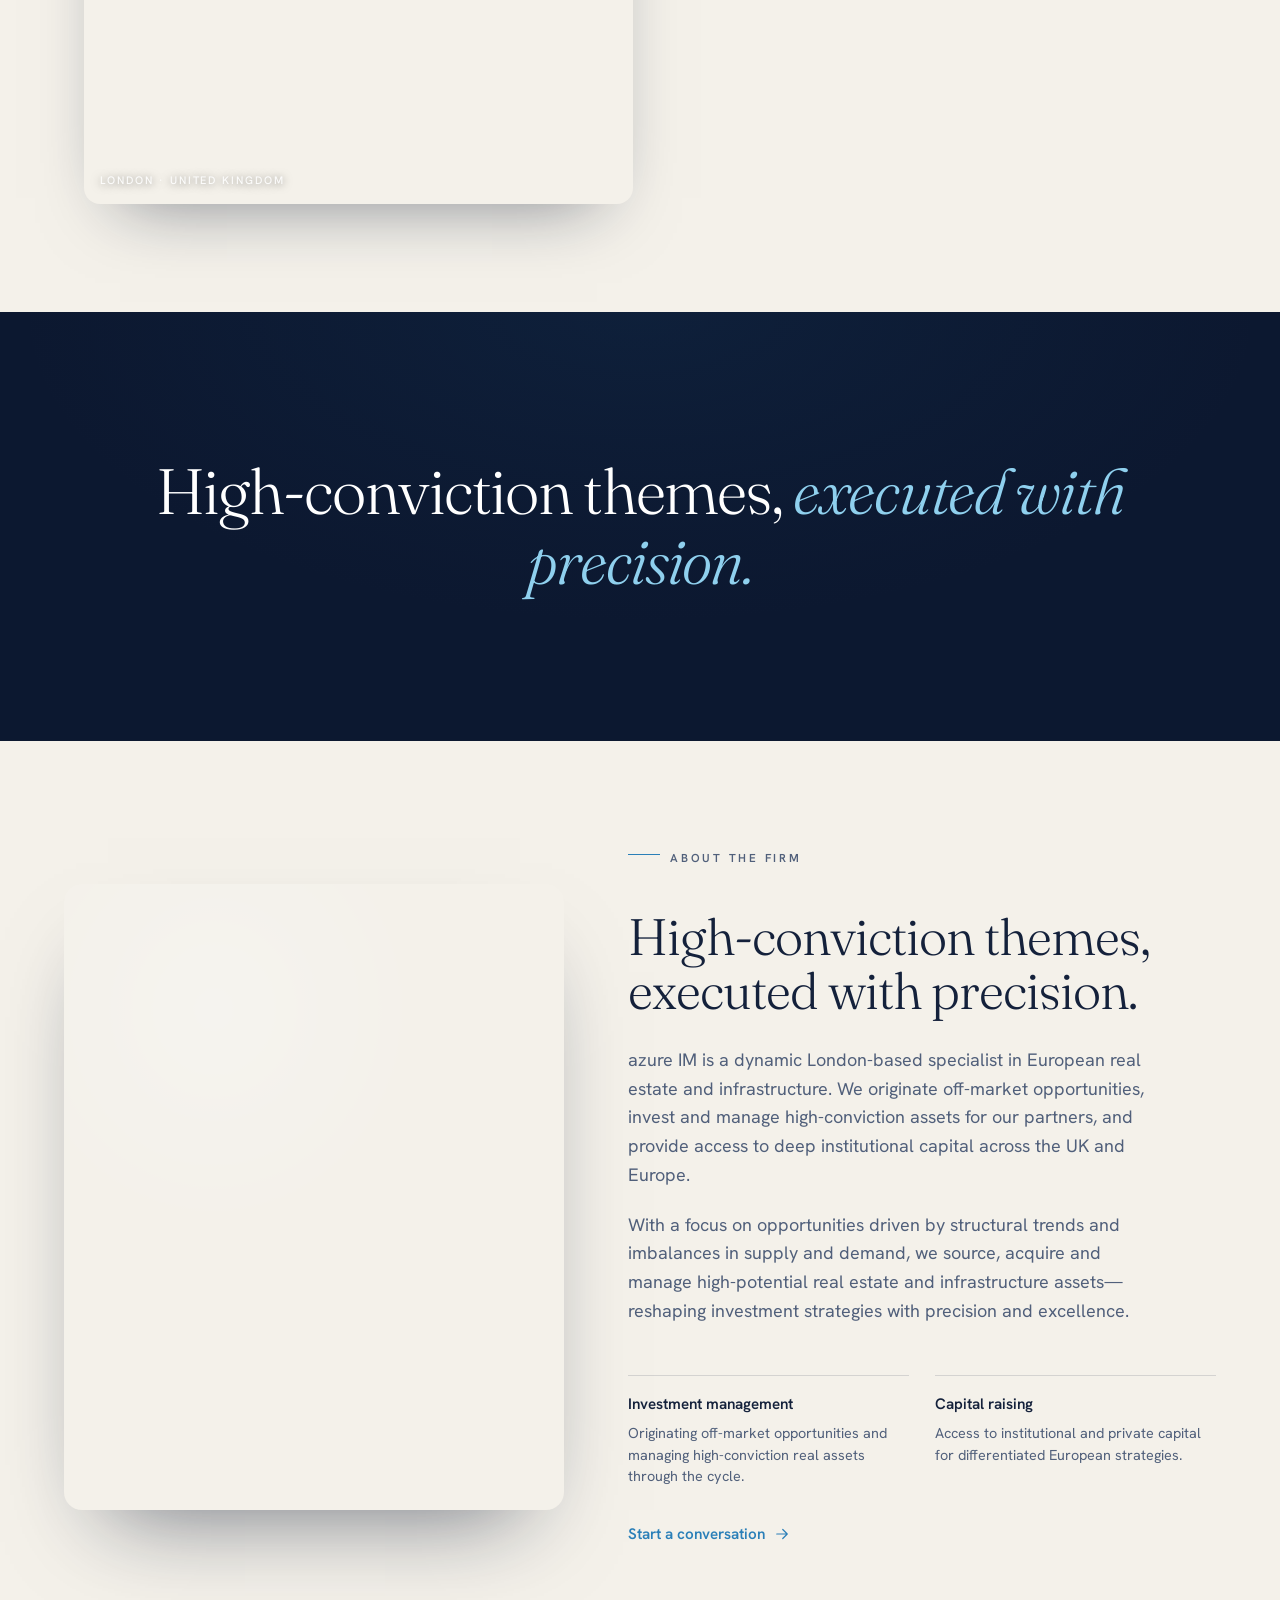
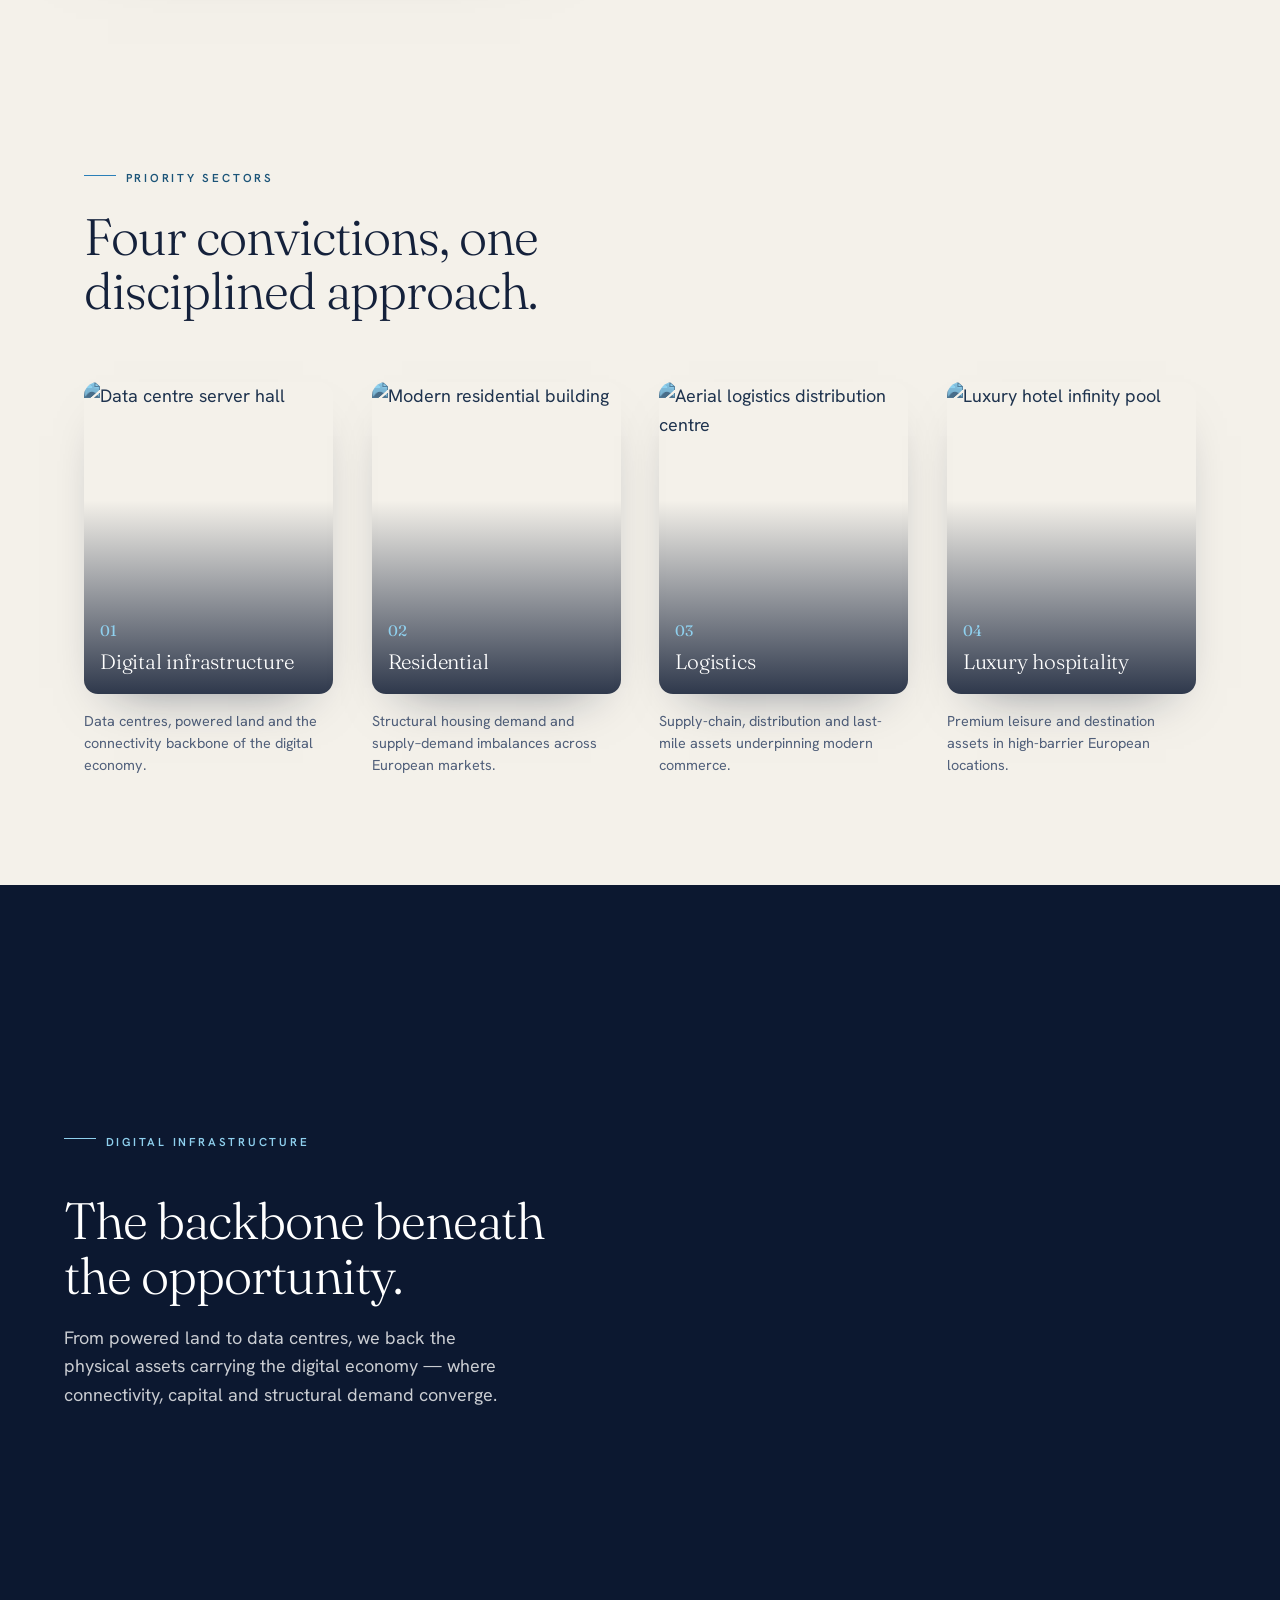
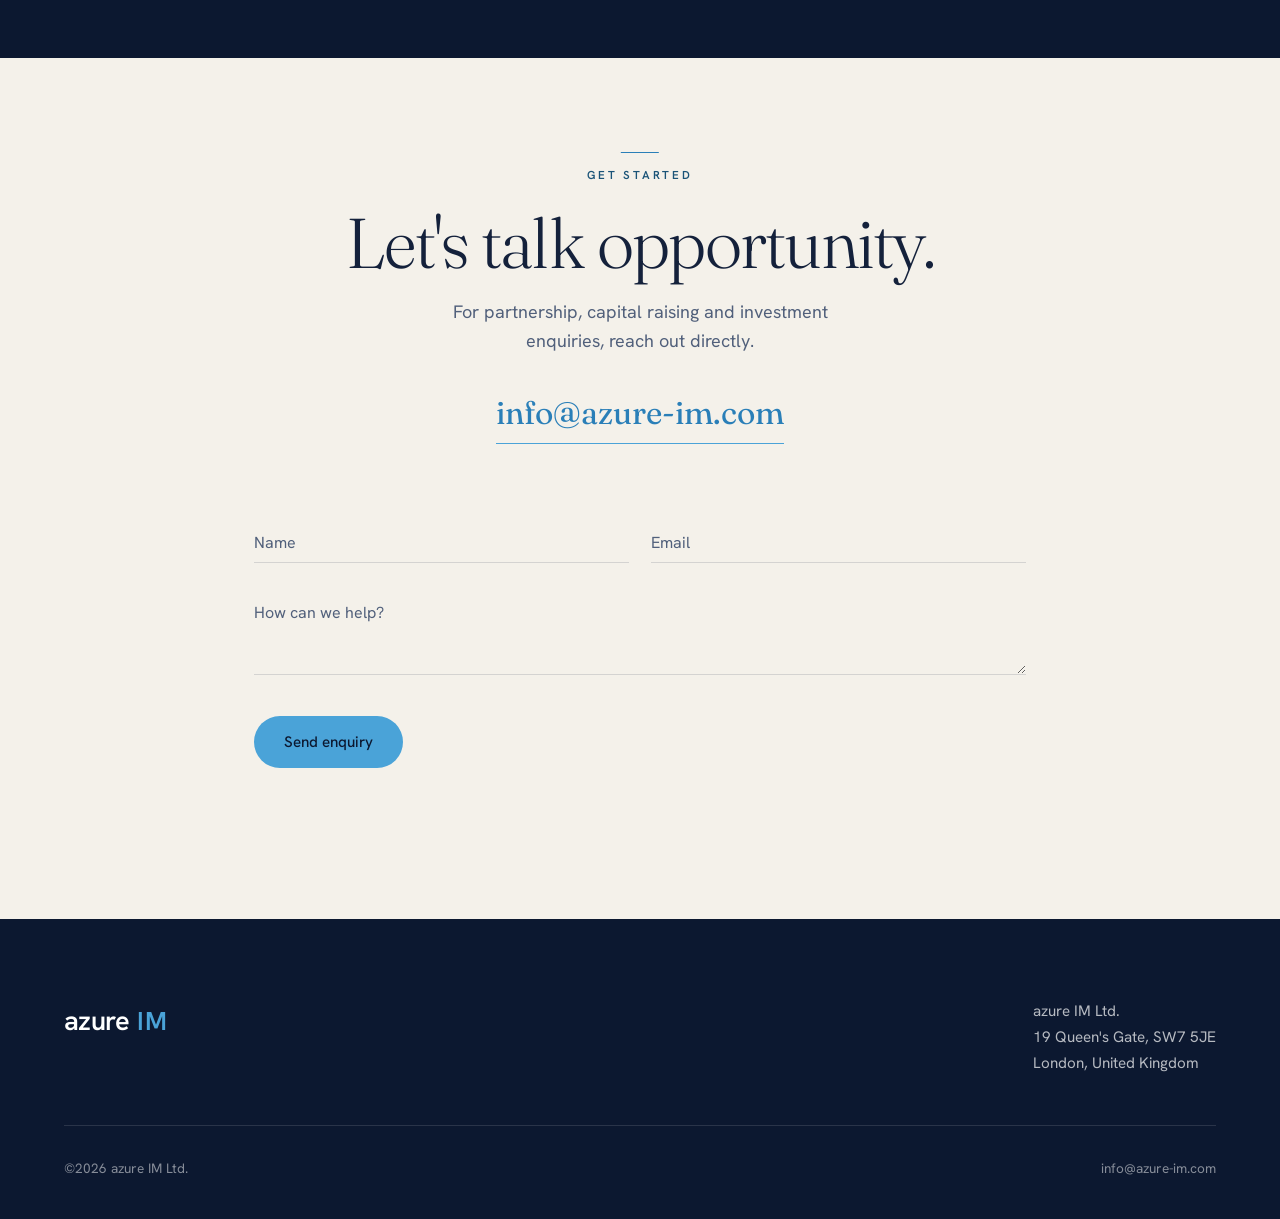
==== commit 67f82066: "Revert today's immersive changes — restore the pre-session site Rolls index.html, styles.css, main.j" ====
--- a/index.html
+++ b/index.html
@@ -111,28 +111,7 @@
       <h1 class="hero-title">
         <span class="line"><span class="line-in">Boutique</span></span>
         <span class="line"><span class="line-in">Investment</span></span>
-        <span class="line line--water"><span class="line-in">
-          <svg class="hero-water" viewBox="0 0 620 134" preserveAspectRatio="xMinYMax meet"
-               role="img" aria-label="Management">
-            <defs>
-              <!-- coastline still that fills the letters; pattern fill on <text> is robust everywhere
-                   (incl. iOS Safari), unlike a masked <foreignObject> video -->
-              <pattern id="hero-water-fill" patternUnits="userSpaceOnUse" x="0" y="0" width="620" height="134">
-                <image href="hero-poster.jpg" xlink:href="hero-poster.jpg"
-                       x="0" y="0" width="620" height="134" preserveAspectRatio="xMidYMid slice" />
-              </pattern>
-              <!-- mask used only by the JS-injected video on engines that render it correctly -->
-              <mask id="hero-water-mask">
-                <text x="0" y="104" class="hero-water-glyph" fill="#fff">Management</text>
-              </mask>
-            </defs>
-            <!-- ultimate fallback: solid azure, only seen if the still can't load -->
-            <text x="0" y="104" class="hero-water-glyph hero-water-fallback">Management</text>
-            <!-- water-filled word (static still). main.js layers a <video> over this on engines that
-                 render masked SVG video correctly; iOS Safari keeps this static fill. -->
-            <text x="0" y="104" class="hero-water-glyph" fill="url(#hero-water-fill)">Management</text>
-          </svg>
-        </span></span>
+        <span class="line"><span class="line-in"><em>Management</em></span></span>
       </h1>
       <p class="hero-sub" data-reveal>
         A European real estate and infrastructure specialist — investment
--- a/styles.css
+++ b/styles.css
@@ -187,33 +187,6 @@
 }
 @keyframes lineUp { from { transform: translateY(112%); } to { transform: translateY(0); } }
 
-/* line 3 — "Management": the coastline footage masked into the letterforms.
-   Pure HTML/SVG/CSS; height is in em so it scales with the headline and matches lines 1–2. */
-.line--water { overflow: hidden; padding-bottom: 0.22em; }
-.hero-water {
-  display: block; height: 1.14em; overflow: visible;
-  /* explicit width (≈ viewBox ratio 620/134) so iOS Safari can't collapse the
-     inline SVG to 0 — WebKit won't derive width from the viewBox on its own.
-     aspect-ratio is a modern backstop; max-width keeps it inside small screens. */
-  width: 5.27em; aspect-ratio: 620 / 134; max-width: 100%;
-  /* soft navy halo so the water-filled letters separate from any backdrop
-     (mirrors the shadow the old azure accent word carried) */
-  filter: drop-shadow(0 3px 16px rgba(12, 24, 48, 0.6));
-}
-.hero-water-glyph {
-  font-family: var(--serif); font-weight: 300; font-style: italic;
-  font-size: 118px; letter-spacing: -0.01em;
-}
-/* azure fallback fill (echoes the old accent) — only seen when the video can't paint */
-.hero-water-fallback { fill: var(--azure); }
-.hero-water-video {
-  width: 100%; height: 100%; object-fit: cover; object-position: center; display: block;
-  filter: saturate(1.06) brightness(1.08) contrast(1.05);
-  /* trim the video box's top/bottom edge (in viewBox units) so it can't leak a hairline
-     past the mask; the letterforms never reach these rows, so glyphs are untouched */
-  clip-path: inset(5px 0 7px 0);
-}
-
 .hero-sub {
   font-size: clamp(1.05rem, 1.4vw, 1.3rem); max-width: 38ch;
   color: rgba(255, 255, 255, 0.92); font-weight: 400; line-height: 1.55;
@@ -303,15 +276,6 @@
   background: var(--navy-900);
   padding: clamp(6rem, 16vh, 11rem) var(--pad);
 }
-/* the dark band emerges from and dissolves back into the cream above/below it —
-   the "descent" moment, so the light↔dark change reads as continuous, not a cut.
-   Edges only; the quote text is centred and never reached by these gradients. */
-.quote-band::before, .quote-band::after {
-  content: ""; position: absolute; left: 0; right: 0; z-index: 3;
-  height: clamp(72px, 12vh, 150px); pointer-events: none;
-}
-.quote-band::before { top: 0;    background: linear-gradient(to bottom, var(--cream), rgba(244, 241, 234, 0)); }
-.quote-band::after  { bottom: 0; background: linear-gradient(to top,    var(--cream), rgba(244, 241, 234, 0)); }
 .quote-bg {
   position: absolute; inset: -10%; z-index: 0;
   background-size: cover; background-position: center;
@@ -460,17 +424,7 @@
   max-width: var(--maxw); margin: 0 auto;
   display: grid; grid-template-columns: 1fr 1.05fr;
   gap: clamp(2rem, 5vw, 5rem); align-items: center;
-  position: relative; z-index: 2;   /* keep text + globe above the descent fades */
-}
-/* the lower deep-zone emerges from and dissolves back into the cream too.
-   Shorter fades than the quote band so they stay inside the section's padding,
-   clear of the kicker and globe; content sits above them via z-index. */
-.infra::before, .infra::after {
-  content: ""; position: absolute; left: 0; right: 0; z-index: 1;
-  height: clamp(46px, 8vh, 88px); pointer-events: none;
-}
-.infra::before { top: 0;    background: linear-gradient(to bottom, var(--cream), rgba(244, 241, 234, 0)); }
-.infra::after  { bottom: 0; background: linear-gradient(to top,    var(--cream), rgba(244, 241, 234, 0)); }
+}
 .infra-text { display: flex; flex-direction: column; gap: 1.3rem; }
 .infra-text .kicker { color: var(--azure-lt); }
 .infra-text .kicker::before { background: var(--azure-lt); }
@@ -529,17 +483,9 @@
 
 /* ───────────────── FOOTER ───────────────── */
 .footer {
-  position: relative; overflow: hidden;
   background: var(--navy-900); color: rgba(255,255,255,0.7);
   padding: clamp(3.5rem, 7vw, 5rem) var(--pad) 2.5rem;
 }
-/* the footer rises out of the contact section's cream — closes the descent */
-.footer::before {
-  content: ""; position: absolute; left: 0; right: 0; top: 0; z-index: 1;
-  height: clamp(38px, 6vh, 64px); pointer-events: none;
-  background: linear-gradient(to bottom, var(--cream), rgba(244, 241, 234, 0));
-}
-.footer-top, .footer-bottom { position: relative; z-index: 2; }
 .footer-top {
   max-width: var(--maxw); margin: 0 auto; display: flex;
   justify-content: space-between; align-items: flex-start; flex-wrap: wrap; gap: 2rem;
@@ -601,8 +547,6 @@
   .quote-bg, .approach-frame img { transform: none !important; }
   /* hold the drone footage on its poster frame for reduced-motion */
   .hero-video { display: none; }
-  /* the headline word drops its video and shows the static azure fallback fill */
-  .hero-water-video { display: none; }
   .hero-media {
     background:
       linear-gradient(180deg, rgba(12,24,48,0.2), rgba(12,24,48,0.5)),
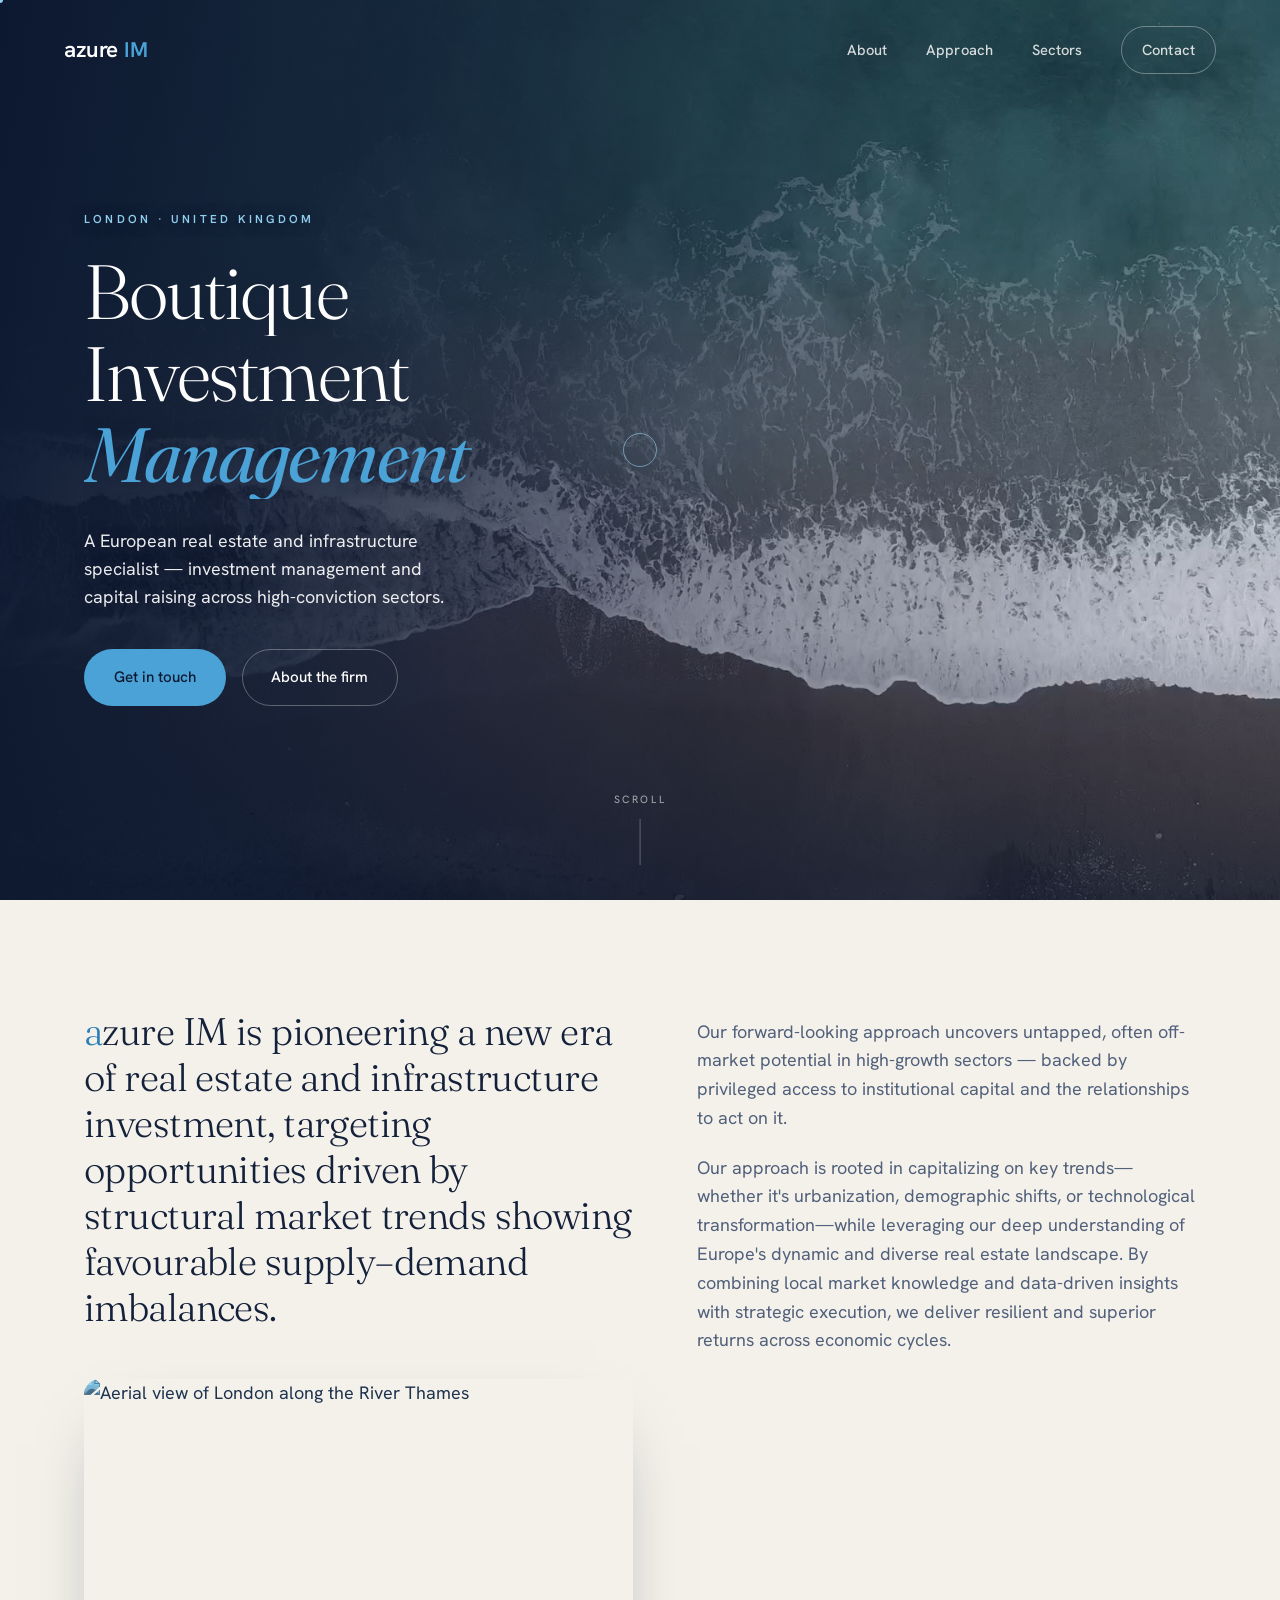
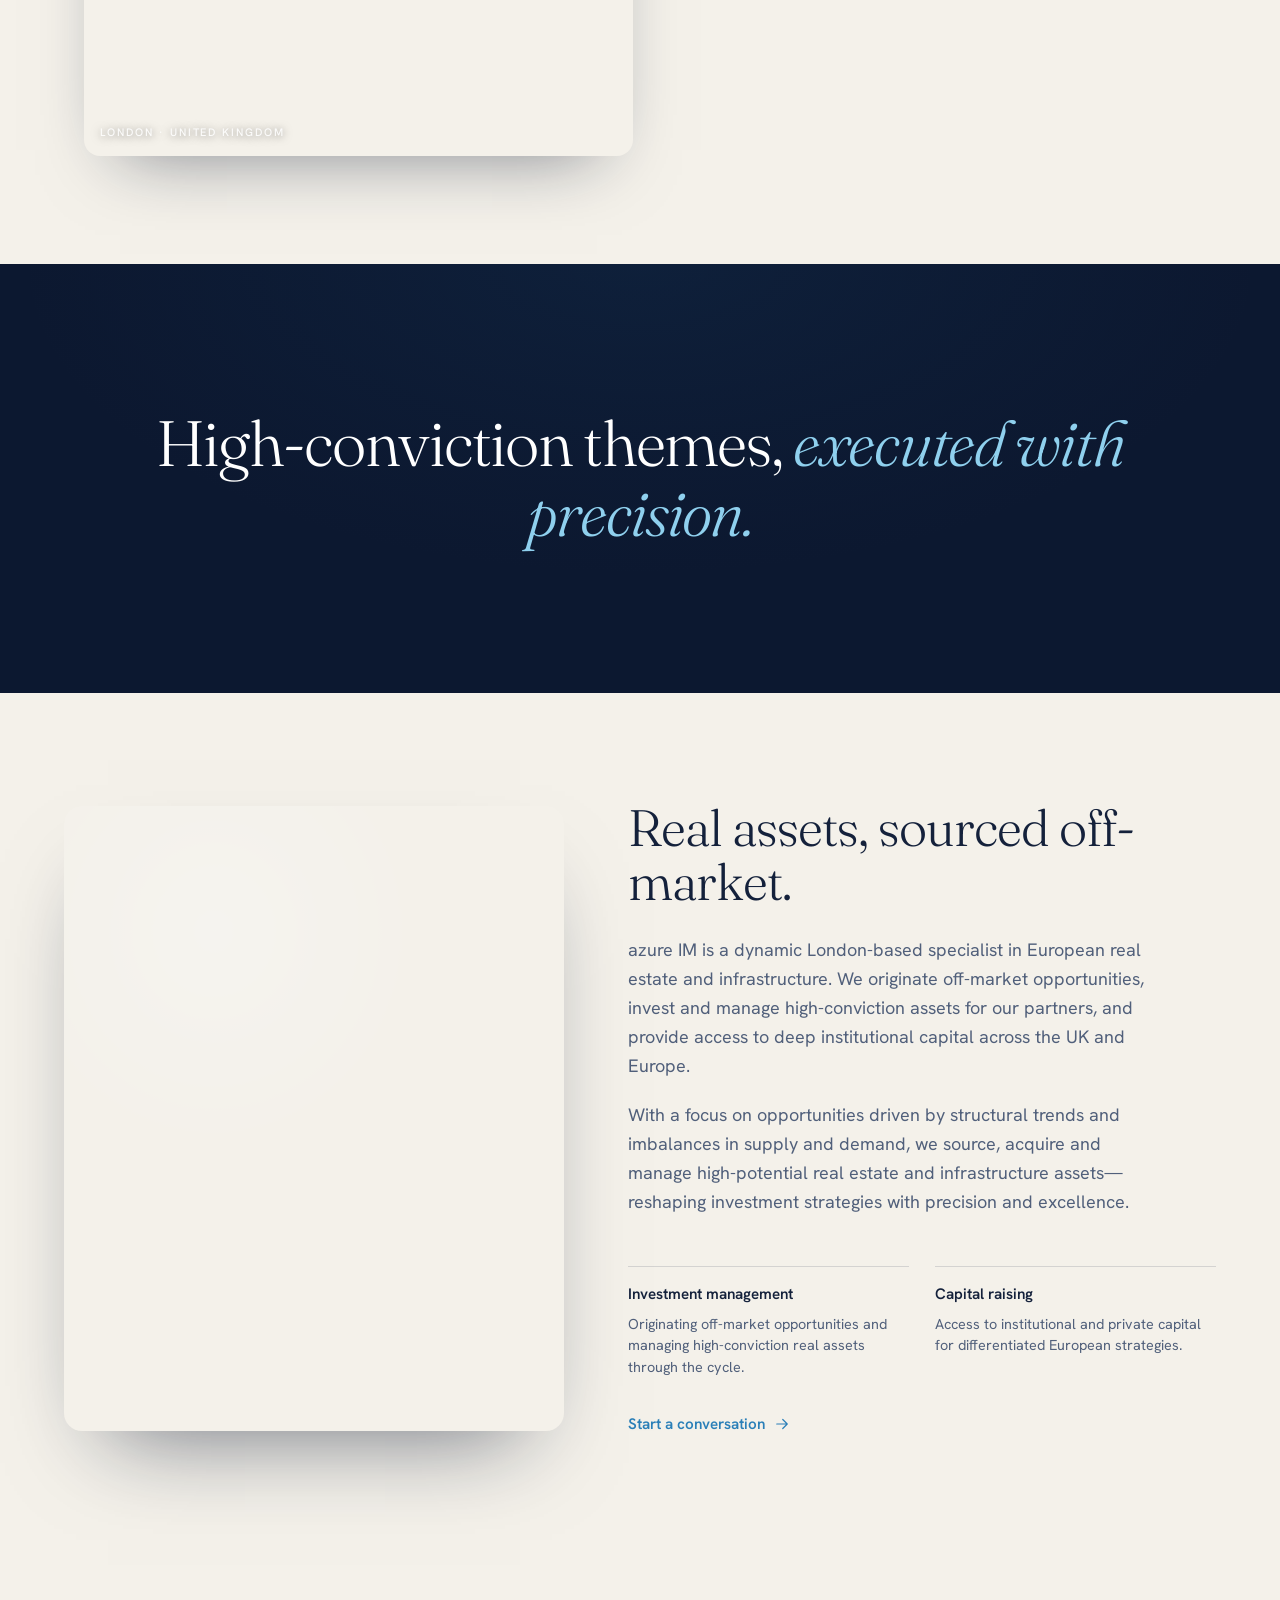
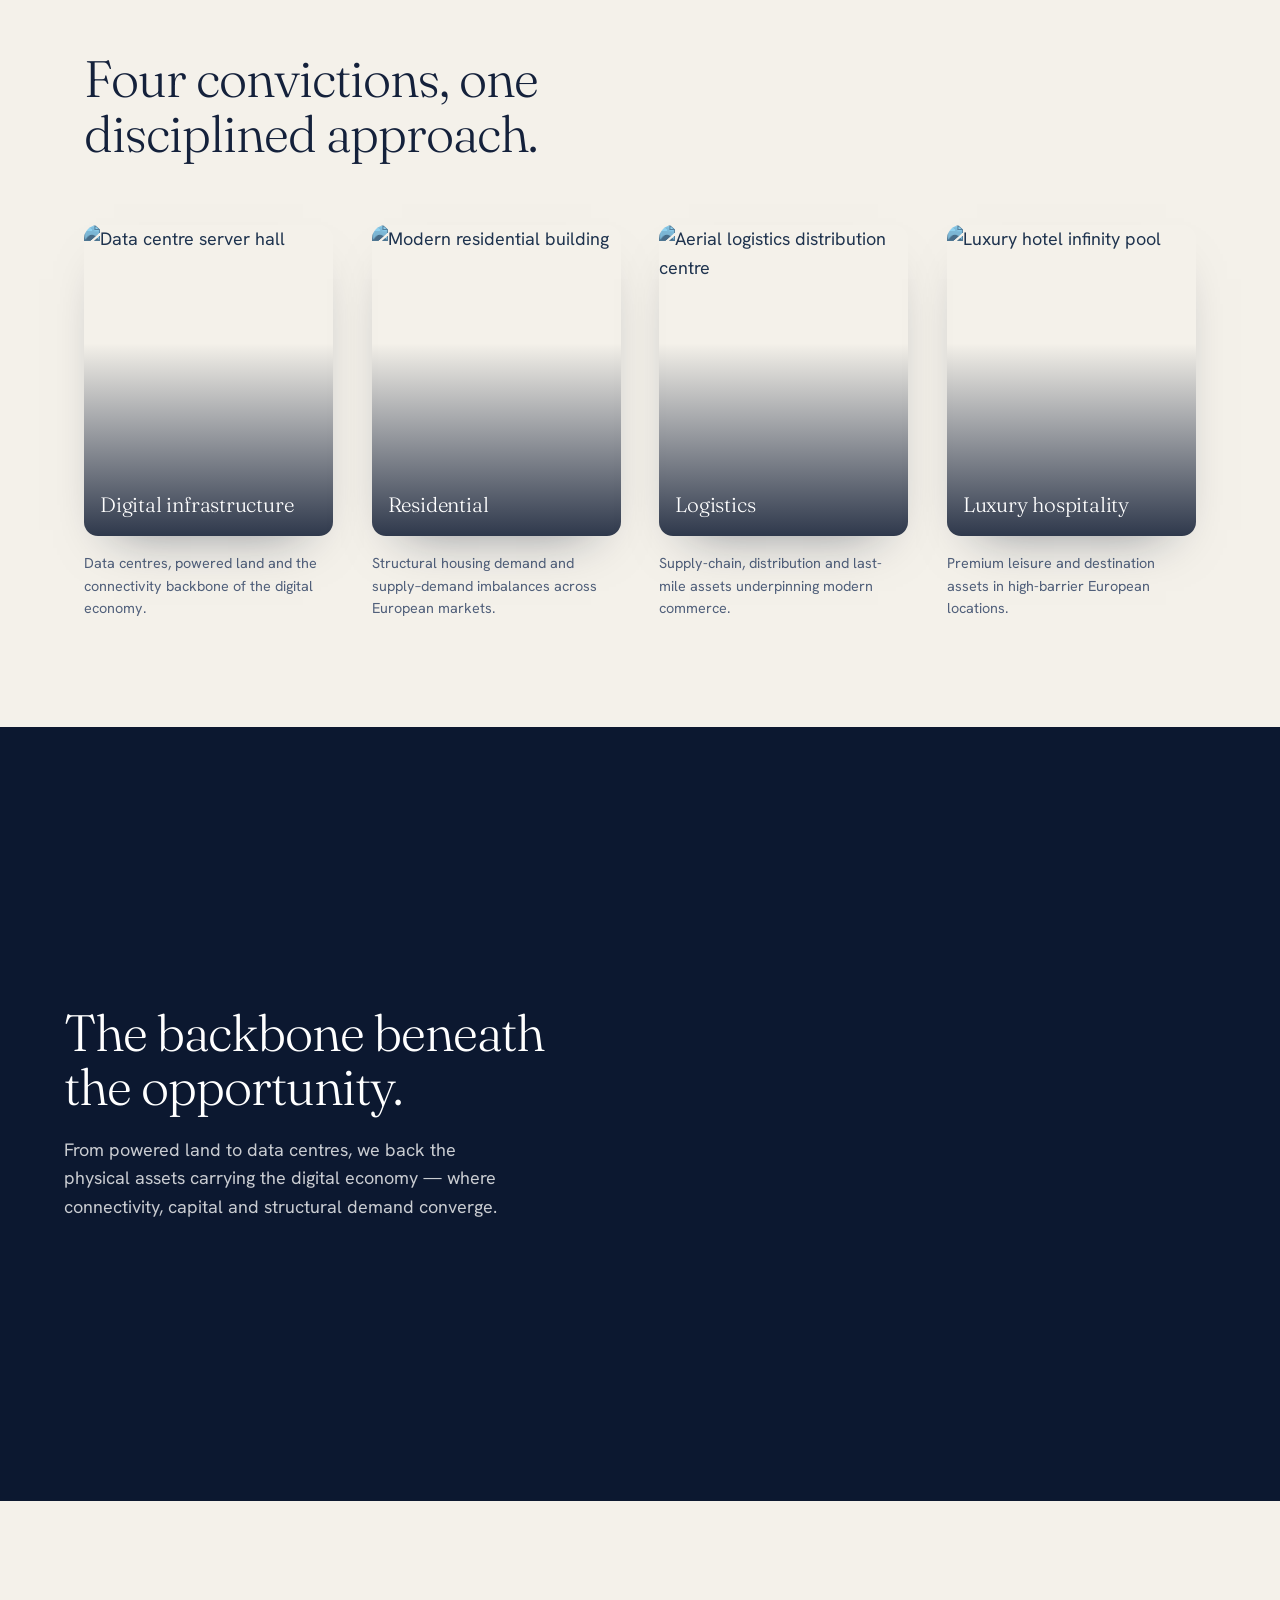
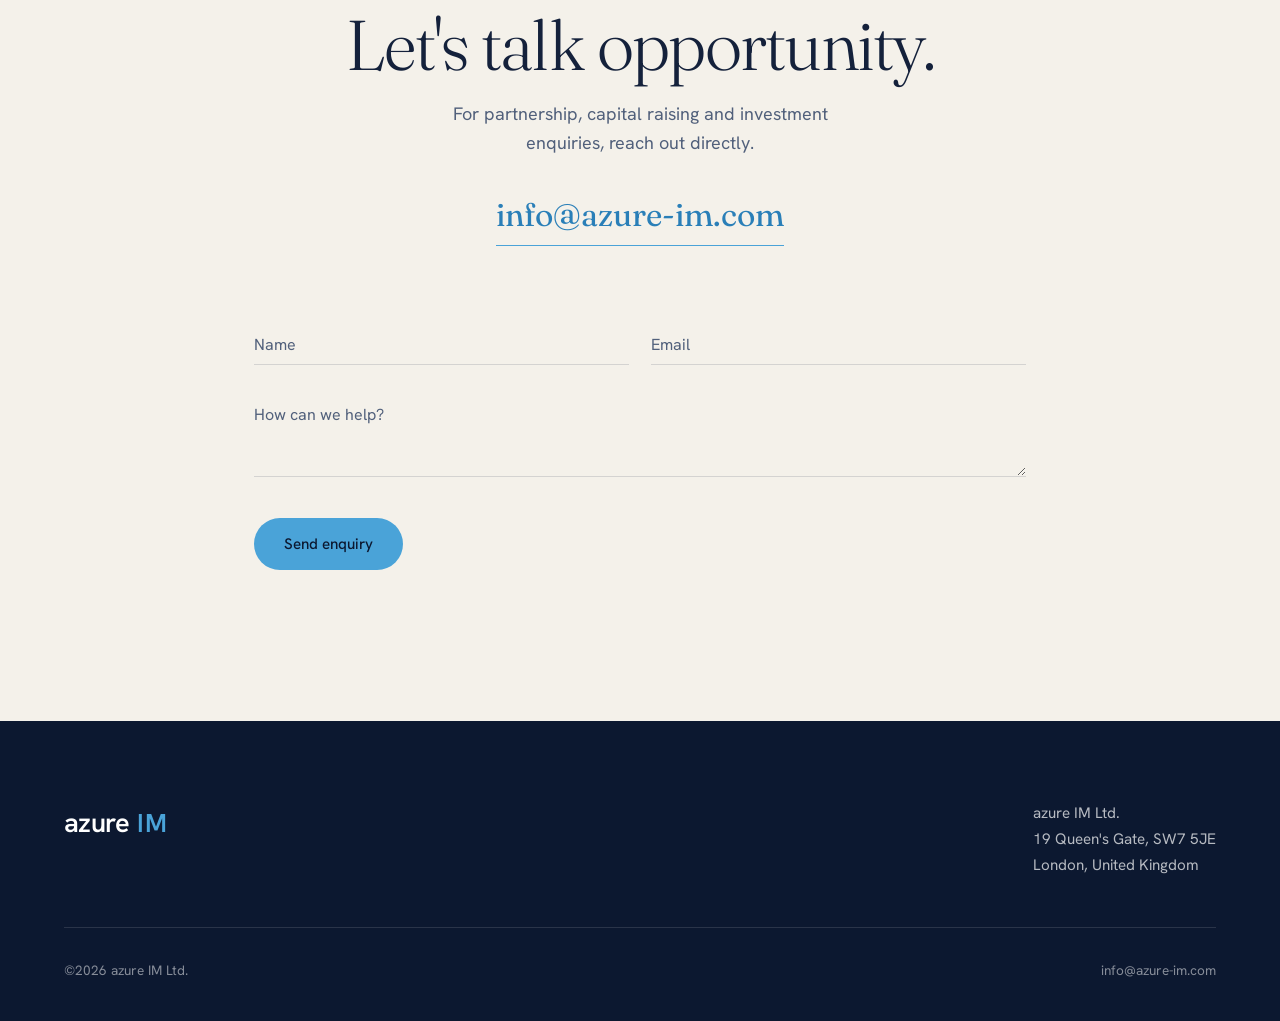
==== commit ba1858f5: "Trim templated scaffolding: drop section eyebrows + sector numbers Design-critique pass — make the p" ====
--- a/index.html
+++ b/index.html
@@ -131,7 +131,6 @@
 
   <!-- ───────────────── WHO WE ARE ───────────────── -->
   <section class="section who" id="about">
-    <p class="kicker" data-reveal>Who we are</p>
     <div class="who-grid">
       <div class="who-lede-col">
         <p class="lede" data-reveal>
@@ -185,8 +184,7 @@
         </div>
       </figure>
       <div class="approach-text">
-        <p class="kicker" data-reveal>About the firm</p>
-        <h2 class="section-title" data-reveal>High-conviction themes, executed with precision.</h2>
+        <h2 class="section-title" data-reveal>Real assets, sourced off-market.</h2>
         <p data-reveal>
           azure IM is a dynamic London-based specialist in European real estate
           and infrastructure. We originate off-market opportunities, invest and
@@ -221,14 +219,13 @@
 
   <!-- ───────────────── PRIORITY SECTORS ───────────────── -->
   <section class="section sectors" id="sectors">
-    <p class="kicker" data-reveal>Priority sectors</p>
     <h2 class="section-title" data-reveal>Four convictions, one disciplined approach.</h2>
     <div class="sectors-grid">
       <article class="sector" data-reveal>
         <figure class="sector-media">
           <img src="https://cdn.pixabay.com/photo/2024/10/01/15/54/ai-generated-9088888_1280.jpg"
                alt="Data centre server hall" loading="lazy" data-duotone />
-          <figcaption><span class="sector-num">01</span><h3>Digital infrastructure</h3></figcaption>
+          <figcaption><h3>Digital infrastructure</h3></figcaption>
         </figure>
         <p>Data centres, powered land and the connectivity backbone of the digital economy.</p>
       </article>
@@ -236,7 +233,7 @@
         <figure class="sector-media">
           <img src="https://cdn.pixabay.com/photo/2022/04/10/19/33/house-7124141_1280.jpg"
                alt="Modern residential building" loading="lazy" data-duotone />
-          <figcaption><span class="sector-num">02</span><h3>Residential</h3></figcaption>
+          <figcaption><h3>Residential</h3></figcaption>
         </figure>
         <p>Structural housing demand and supply–demand imbalances across European markets.</p>
       </article>
@@ -244,7 +241,7 @@
         <figure class="sector-media">
           <img src="https://cdn.pixabay.com/photo/2019/08/15/17/56/production-4408573_1280.jpg"
                alt="Aerial logistics distribution centre" loading="lazy" data-duotone />
-          <figcaption><span class="sector-num">03</span><h3>Logistics</h3></figcaption>
+          <figcaption><h3>Logistics</h3></figcaption>
         </figure>
         <p>Supply-chain, distribution and last-mile assets underpinning modern commerce.</p>
       </article>
@@ -252,7 +249,7 @@
         <figure class="sector-media">
           <img src="https://cdn.pixabay.com/photo/2020/01/22/07/35/pool-4784641_1280.jpg"
                alt="Luxury hotel infinity pool" loading="lazy" data-duotone />
-          <figcaption><span class="sector-num">04</span><h3>Luxury hospitality</h3></figcaption>
+          <figcaption><h3>Luxury hospitality</h3></figcaption>
         </figure>
         <p>Premium leisure and destination assets in high-barrier European locations.</p>
       </article>
@@ -263,7 +260,6 @@
   <section class="infra" id="infrastructure">
     <div class="infra-inner">
       <div class="infra-text">
-        <p class="kicker" data-reveal>Digital infrastructure</p>
         <h2 class="section-title" data-reveal>The backbone beneath the opportunity.</h2>
         <p data-reveal>
           From powered land to data centres, we back the physical assets carrying
@@ -279,7 +275,6 @@
 
   <!-- ───────────────── CONTACT ───────────────── -->
   <section class="section contact" id="contact">
-    <p class="kicker kicker--center" data-reveal>Get started</p>
     <h2 class="contact-title" data-reveal>Let's talk opportunity.</h2>
     <p class="contact-sub" data-reveal>
       For partnership, capital raising and investment enquiries, reach out directly.
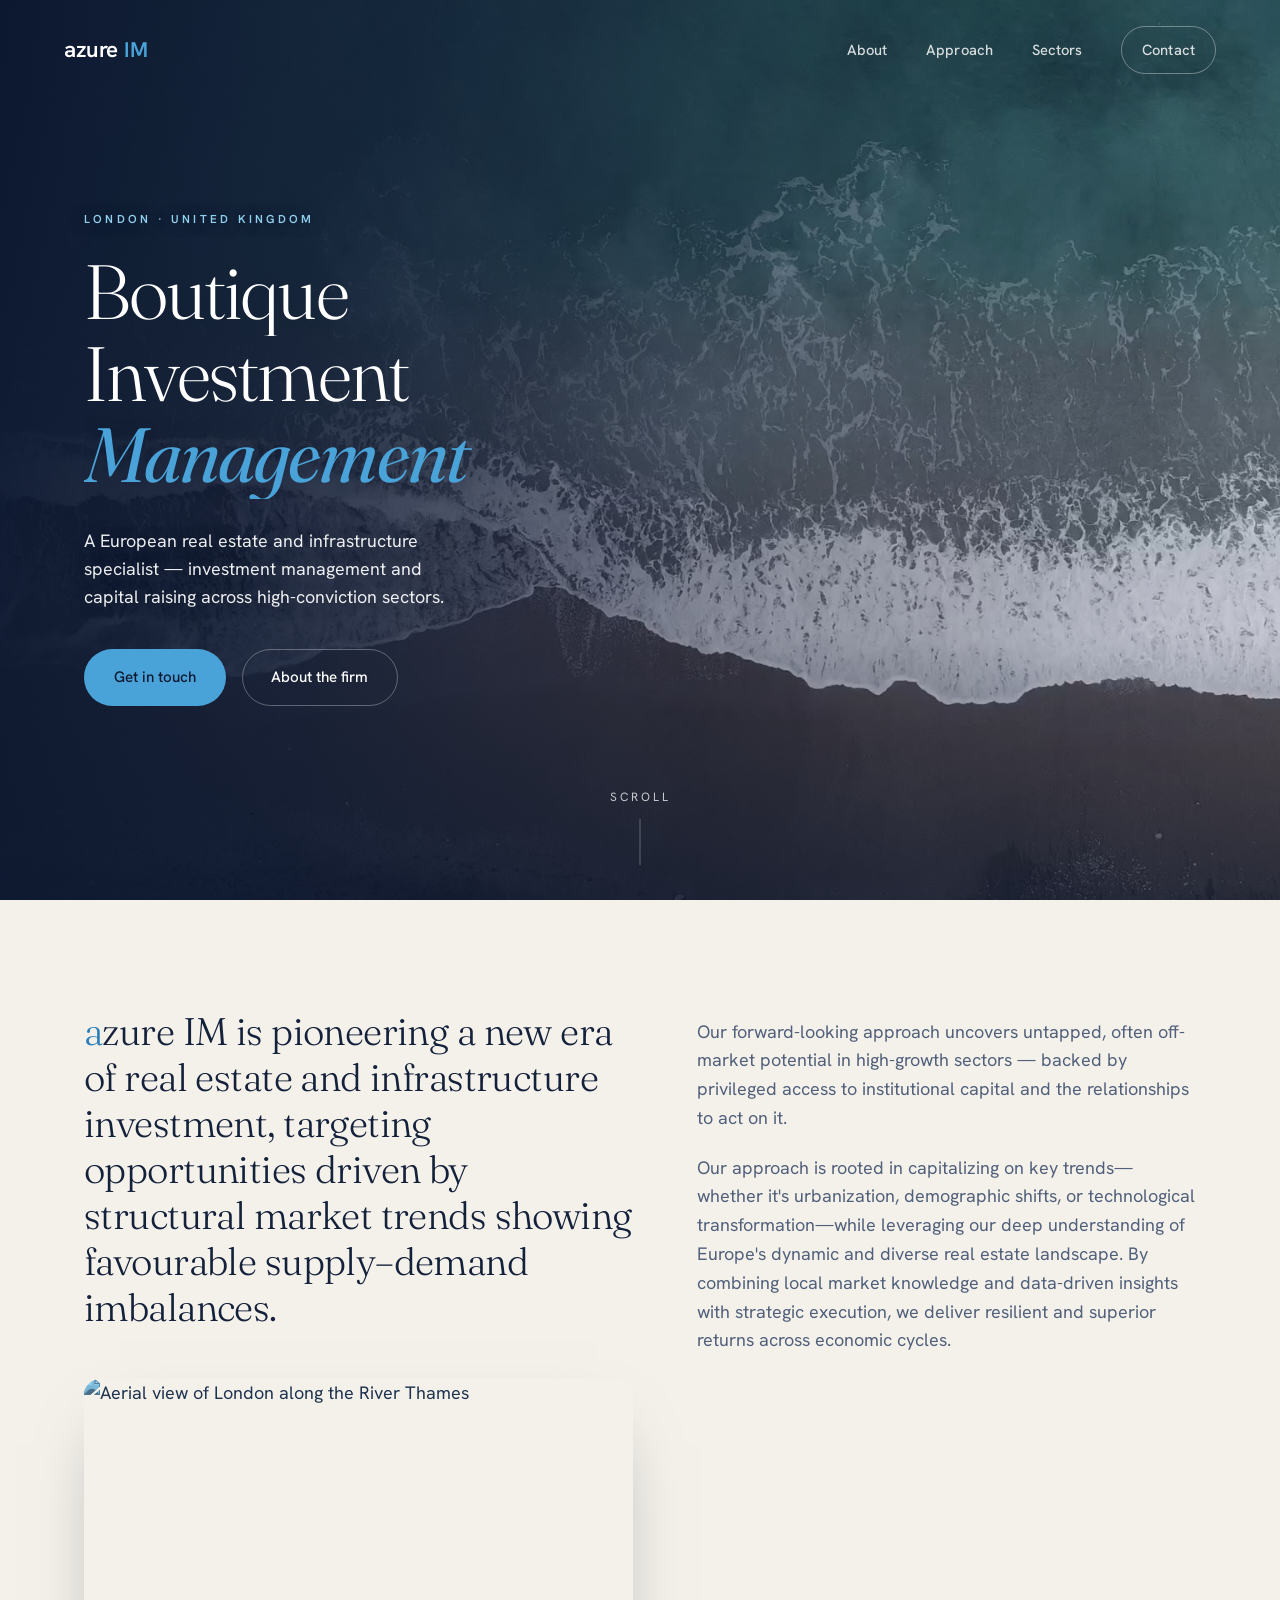
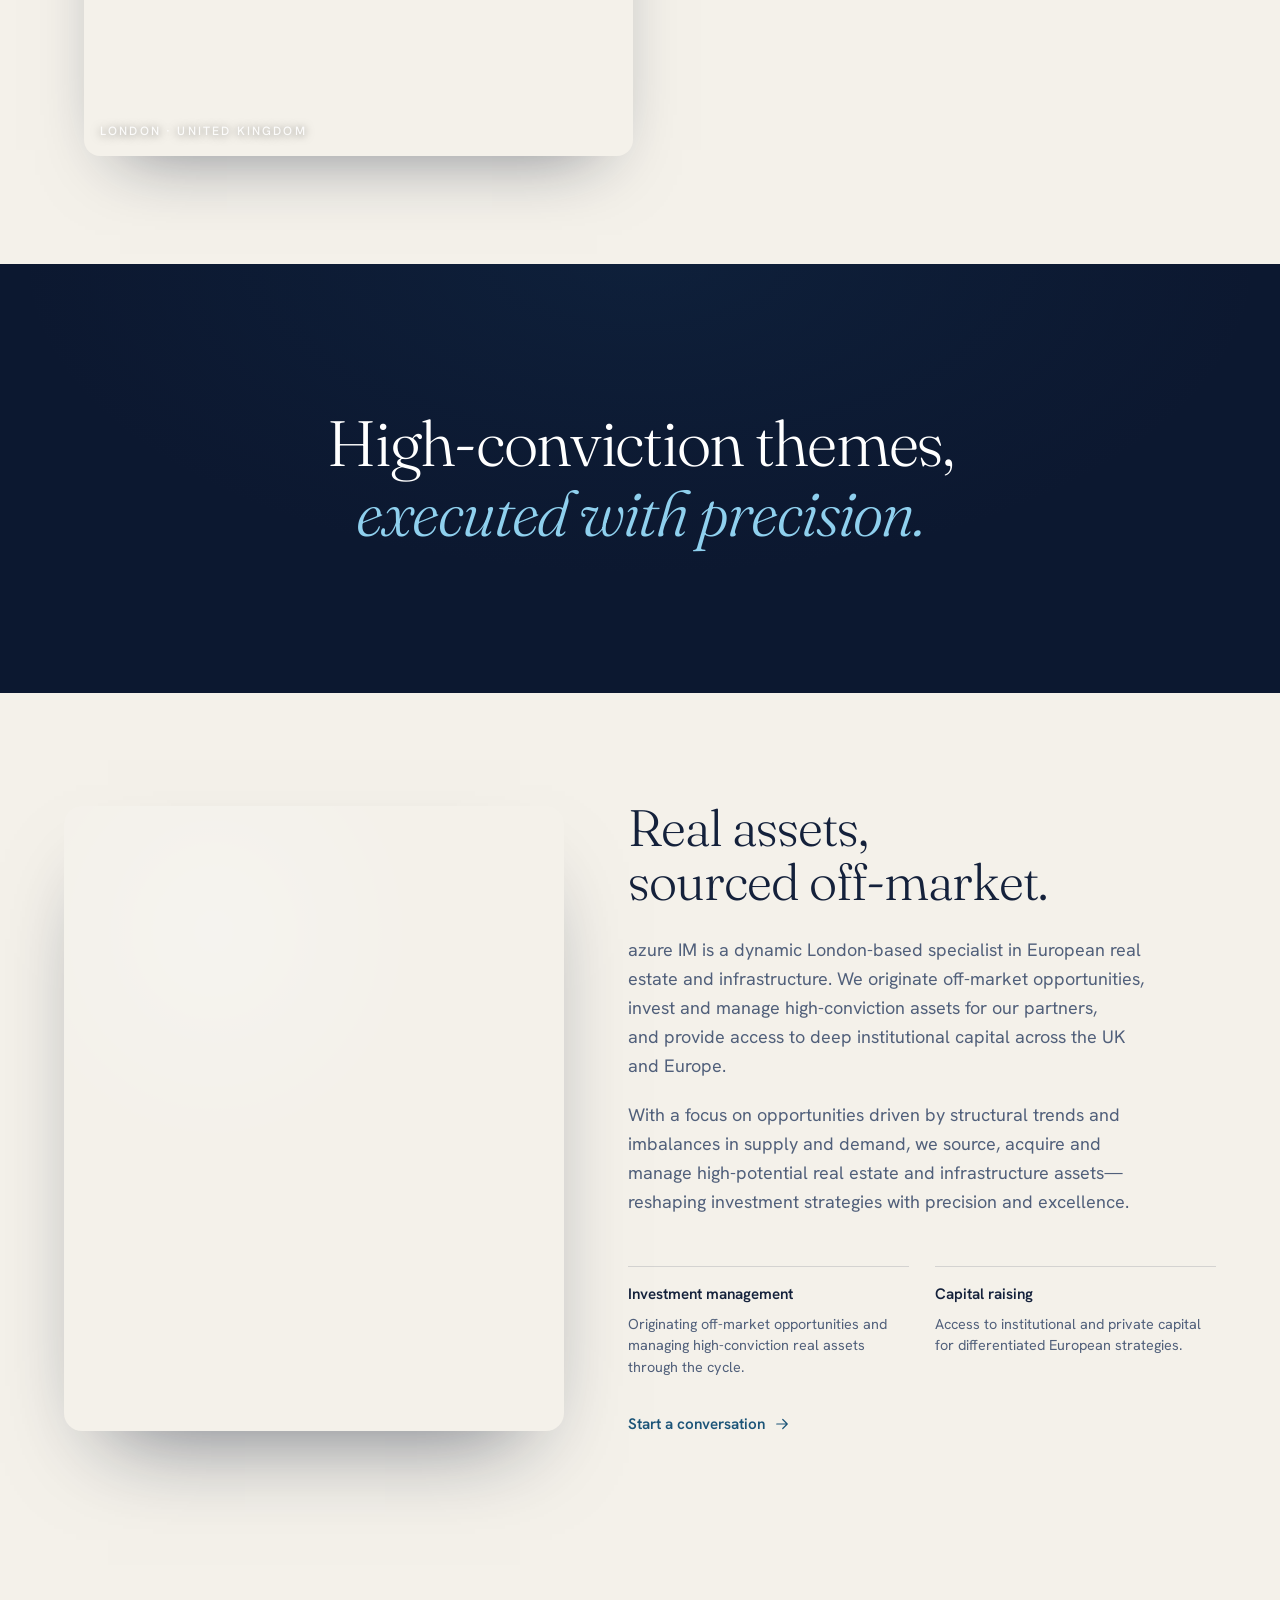
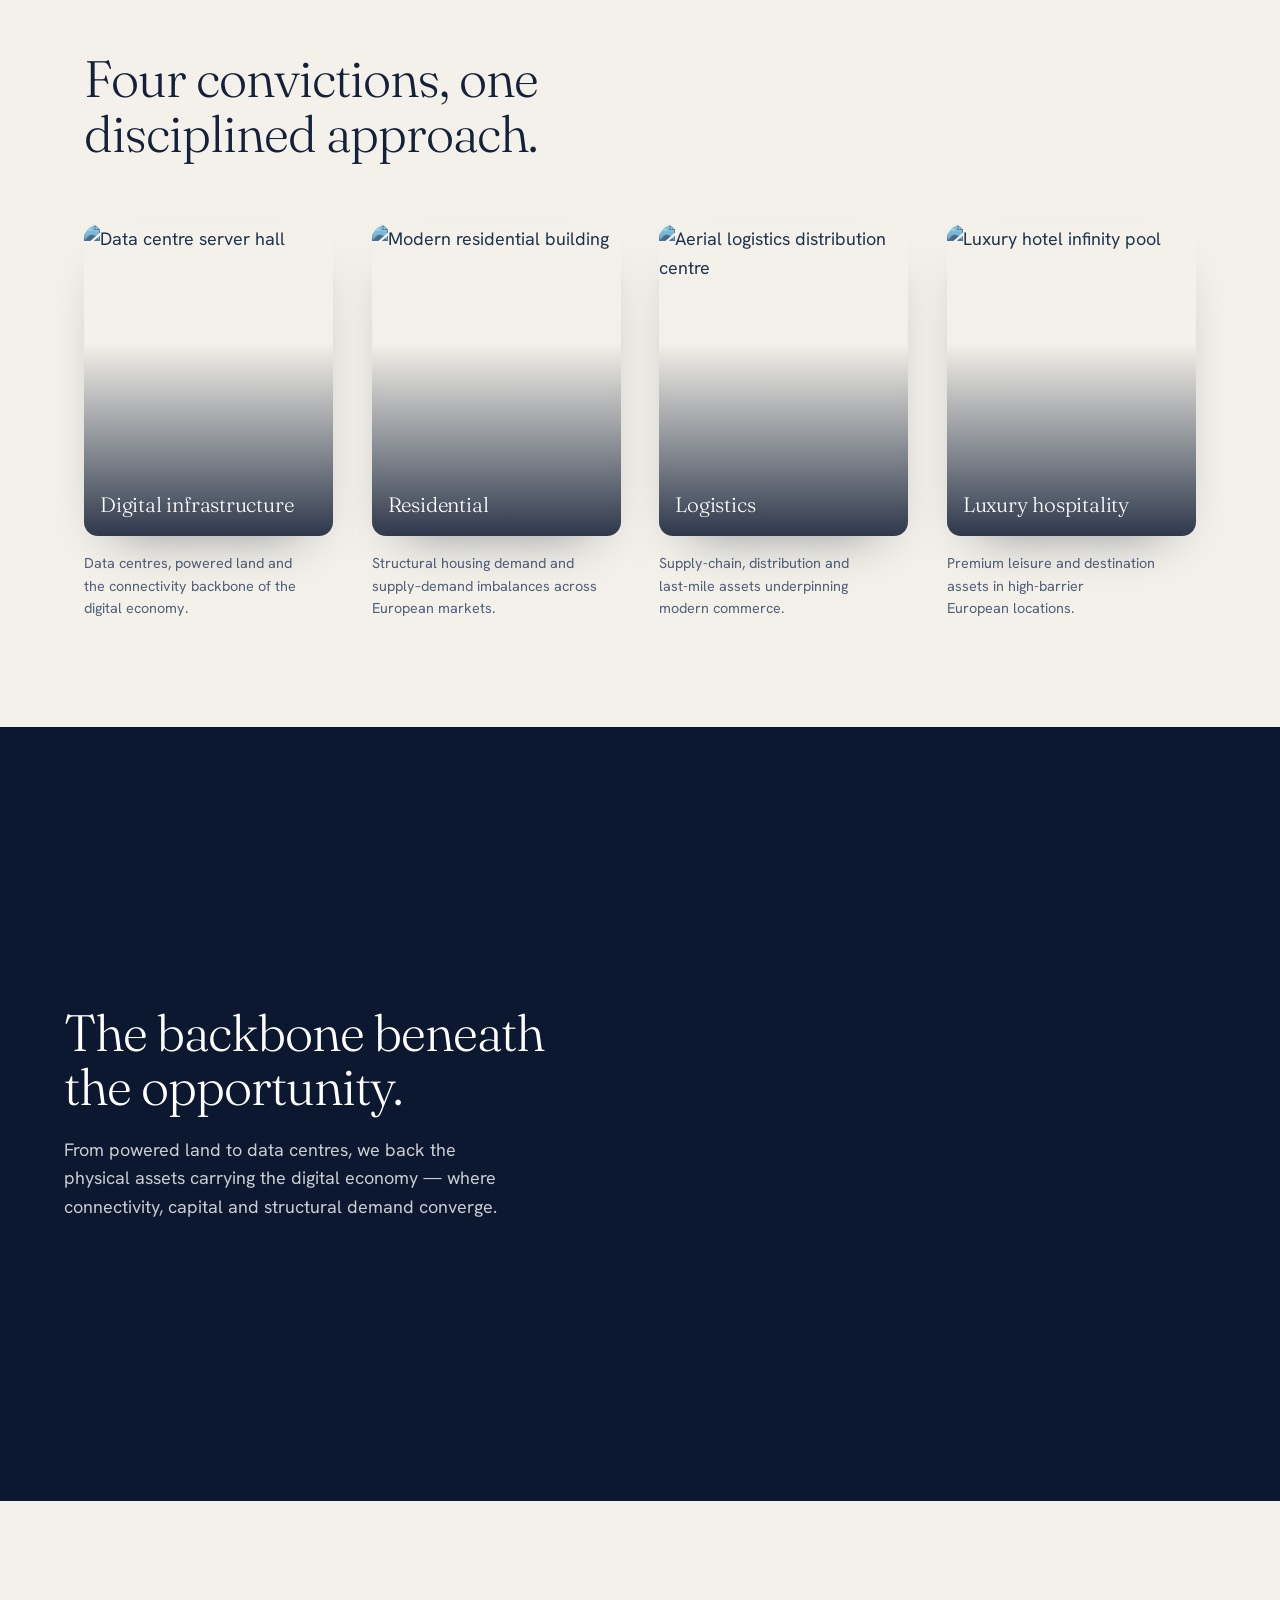
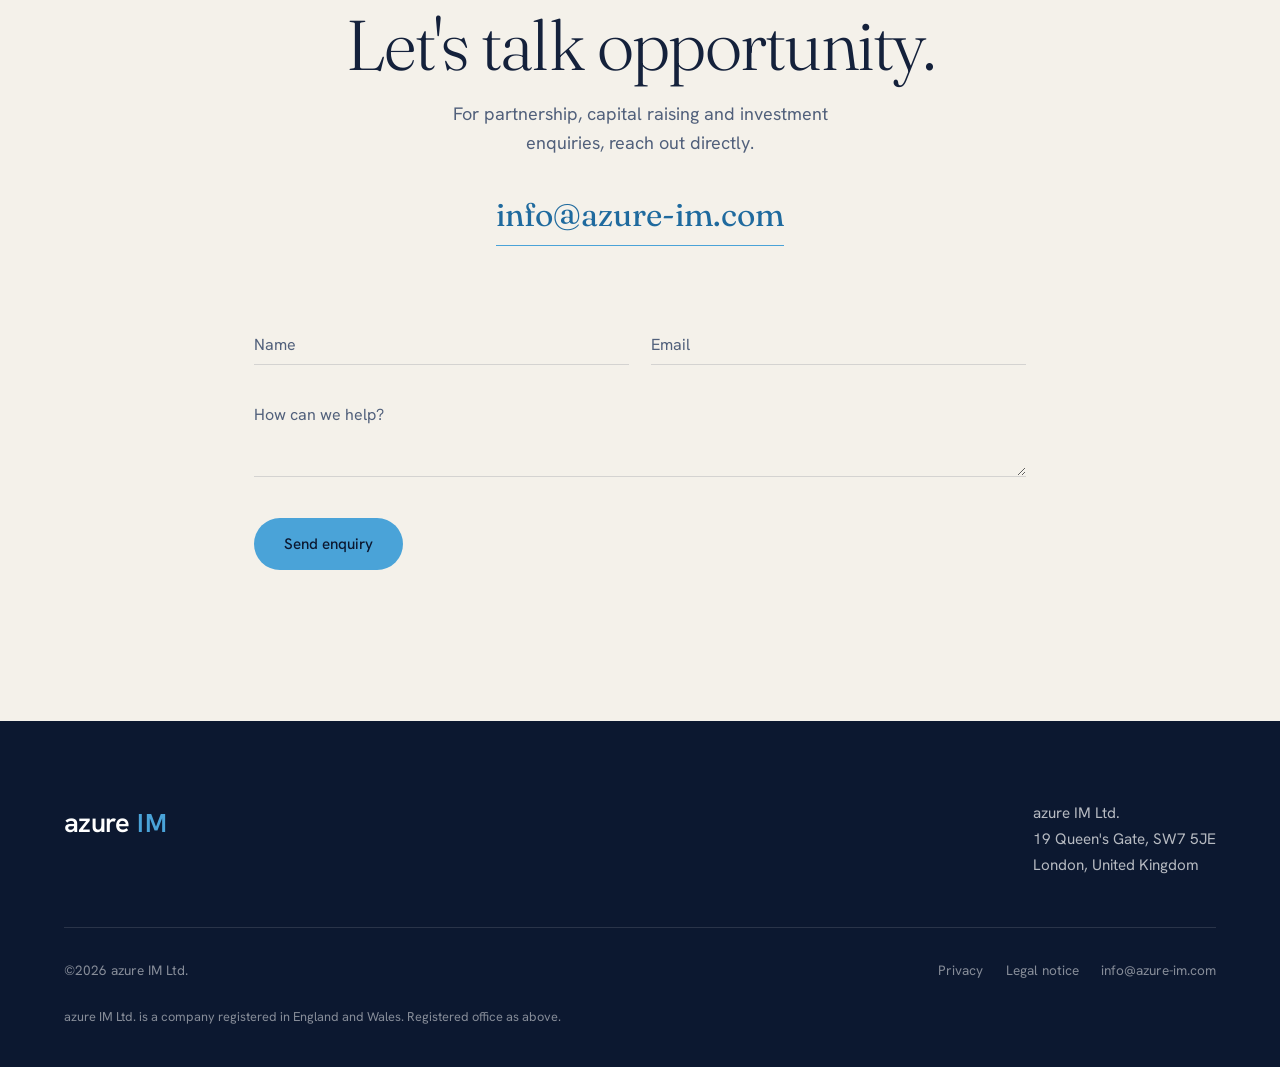
==== commit 4e9f0031: "Site review fixes: working contact form, legal pages, no gimmicks, lighter and safer - Contact form " ====
--- a/index.html
+++ b/index.html
@@ -3,21 +3,28 @@
 <head>
   <meta charset="UTF-8" />
   <meta name="viewport" content="width=device-width, initial-scale=1.0" />
-  <title>azure IM — Boutique Investment Management</title>
-  <meta name="description" content="azure IM is a European alternative investment manager uncovering opportunities that go beyond the conventional — real estate and infrastructure across the UK and Europe." />
+  <title>azure IM — Boutique Real Estate &amp; Infrastructure Investment, London</title>
+  <meta name="description" content="azure IM is a boutique London investment manager in European real estate and infrastructure — off-market origination, high-conviction assets and access to institutional capital across the UK and Europe." />
 
   <!-- Open Graph / social -->
   <meta property="og:type" content="website" />
-  <meta property="og:title" content="azure IM — Boutique Investment Management" />
-  <meta property="og:description" content="A European alternative investment manager uncovering opportunities that go beyond the conventional." />
+  <meta property="og:title" content="azure IM — Boutique Real Estate &amp; Infrastructure Investment, London" />
+  <meta property="og:description" content="Boutique London investment manager in European real estate and infrastructure — off-market origination, high-conviction assets and institutional capital." />
   <meta property="og:url" content="https://www.azure-im.com/" />
-  <meta property="og:image" content="https://www.azure-im.com/assets/og-image.jpg" />
+  <meta property="og:image" content="https://www.azure-im.com/hero-poster.jpg" />
+  <meta property="og:site_name" content="azure IM" />
   <meta name="twitter:card" content="summary_large_image" />
+  <meta name="twitter:title" content="azure IM — Boutique Real Estate &amp; Infrastructure Investment, London" />
+  <meta name="twitter:description" content="Boutique London investment manager in European real estate and infrastructure — off-market origination, high-conviction assets and institutional capital." />
+  <meta name="twitter:image" content="https://www.azure-im.com/hero-poster.jpg" />
   <meta name="theme-color" content="#0c1830" />
   <link rel="canonical" href="https://www.azure-im.com/" />
 
-  <!-- Favicon (inline SVG) -->
-  <link rel="icon" href="data:image/svg+xml,%3Csvg xmlns='http://www.w3.org/2000/svg' viewBox='0 0 32 32'%3E%3Crect width='32' height='32' rx='7' fill='%230c1830'/%3E%3Ctext x='16' y='22' font-family='Georgia,serif' font-size='17' fill='%238fd0ee' text-anchor='middle'%3Ea%3C/text%3E%3C/svg%3E" />
+  <!-- Icons -->
+  <link rel="icon" href="/favicon.ico" sizes="32x32" />
+  <link rel="icon" href="/icon.svg" type="image/svg+xml" />
+  <link rel="apple-touch-icon" href="/apple-touch-icon.png" />
+  <link rel="manifest" href="/site.webmanifest" />
 
   <!-- Fonts -->
   <link rel="preconnect" href="https://fonts.googleapis.com" />
@@ -31,17 +38,25 @@
   {
     "@context": "https://schema.org",
     "@type": "FinancialService",
-    "name": "azure IM Ltd.",
-    "description": "Boutique European alternative investment manager focused on real estate and infrastructure.",
+    "@id": "https://www.azure-im.com/#organization",
+    "name": "azure IM",
+    "legalName": "azure IM Ltd.",
+    "alternateName": "Azure Investment Management",
+    "description": "Boutique London-based investment manager specialising in European real estate and infrastructure — off-market origination, high-conviction assets and access to institutional capital.",
     "url": "https://www.azure-im.com",
     "email": "info@azure-im.com",
+    "image": "https://www.azure-im.com/hero-poster.jpg",
+    "logo": "https://www.azure-im.com/icon-512.png",
     "address": {
       "@type": "PostalAddress",
       "streetAddress": "19 Queen's Gate, SW7 5JE",
       "addressLocality": "London",
+      "addressRegion": "England",
+      "postalCode": "SW7 5JE",
       "addressCountry": "GB"
     },
-    "areaServed": "Europe"
+    "areaServed": ["United Kingdom", "Europe"],
+    "knowsAbout": ["Real estate investment", "Digital infrastructure", "Data centres", "Residential property", "Logistics real estate", "Luxury hospitality", "Capital raising"]
   }
   </script>
 
@@ -49,12 +64,6 @@
   <script>document.documentElement.className = document.documentElement.className.replace('no-js','js');</script>
 </head>
 <body id="top">
-
-  <!-- intro preloader (pure CSS auto-exit; never blocks if JS fails) -->
-  <div class="preloader" aria-hidden="true">
-    <span class="preloader-mark">azure <span>IM</span></span>
-    <span class="preloader-bar"></span>
-  </div>
 
   <!-- duotone SVG filter (navy shadows → azure highlights) for treated photography -->
   <svg width="0" height="0" style="position:absolute" aria-hidden="true">
@@ -76,7 +85,6 @@
     </filter>
   </svg>
 
-  <div class="grain" aria-hidden="true"></div>
   <div class="scroll-progress" aria-hidden="true"><span></span></div>
 
   <!-- ───────────────── NAV ───────────────── -->
@@ -98,9 +106,10 @@
   <!-- ───────────────── HERO ───────────────── -->
   <section class="hero" data-hero>
     <div class="hero-media" aria-hidden="true">
-      <!-- self-hosted aerial drone footage: surf on the shore (web-optimized 1080p) -->
-      <video class="hero-video" autoplay muted loop playsinline preload="auto"
+      <!-- self-hosted aerial drone footage: 720p (2 MB) for phones and tablets, 1080p for desktop -->
+      <video class="hero-video" autoplay muted loop playsinline preload="metadata"
              poster="hero-poster.jpg">
+        <source src="hero-720.mp4" type="video/mp4" media="(max-width: 1024px)" />
         <source src="hero-1080.mp4" type="video/mp4" />
       </video>
       <div class="hero-scrim"></div>
@@ -118,8 +127,8 @@
         management and capital raising across high-conviction sectors.
       </p>
       <div class="hero-actions" data-reveal>
-        <a href="#contact" class="btn btn-primary" data-magnetic>Get in touch</a>
-        <a href="#approach" class="btn btn-ghost" data-magnetic>About the firm</a>
+        <a href="#contact" class="btn btn-primary">Get in touch</a>
+        <a href="#about" class="btn btn-ghost">About the firm</a>
       </div>
     </div>
 
@@ -207,7 +216,7 @@
             <p>Access to institutional and private capital for differentiated European strategies.</p>
           </div>
         </div>
-        <a href="#contact" class="text-link" data-reveal data-magnetic>
+        <a href="#contact" class="text-link" data-reveal>
           Start a conversation
           <svg viewBox="0 0 24 24" width="18" height="18" fill="none" aria-hidden="true">
             <path d="M5 12h14M13 6l6 6-6 6" stroke="currentColor" stroke-width="1.6" stroke-linecap="round" stroke-linejoin="round"/>
@@ -282,20 +291,24 @@
     <a href="mailto:info@azure-im.com" class="contact-mail" data-reveal>info@azure-im.com</a>
 
     <form class="contact-form" data-reveal data-contact-form
-          action="https://formspree.io/f/your-form-id" method="POST">
+          action="/api/contact" method="POST">
       <div class="field">
-        <input type="text" id="name" name="name" placeholder=" " required />
+        <input type="text" id="name" name="name" placeholder=" " required maxlength="200" autocomplete="name" />
         <label for="name">Name</label>
       </div>
       <div class="field">
-        <input type="email" id="email" name="email" placeholder=" " required />
+        <input type="email" id="email" name="email" placeholder=" " required maxlength="254" autocomplete="email" />
         <label for="email">Email</label>
       </div>
       <div class="field field--full">
-        <textarea id="message" name="message" rows="3" placeholder=" " required></textarea>
+        <textarea id="message" name="message" rows="3" placeholder=" " required maxlength="5000"></textarea>
         <label for="message">How can we help?</label>
       </div>
-      <button type="submit" class="btn btn-primary" data-magnetic>Send enquiry</button>
+      <div class="hp-field" aria-hidden="true">
+        <label for="website">Leave this field empty</label>
+        <input type="text" id="website" name="website" tabindex="-1" autocomplete="off" />
+      </div>
+      <button type="submit" class="btn btn-primary">Send enquiry</button>
       <p class="form-status" data-form-status role="status" aria-live="polite"></p>
     </form>
   </section>
@@ -314,14 +327,20 @@
     </div>
     <div class="footer-bottom">
       <span>©2026 azure IM Ltd.</span>
-      <a href="mailto:info@azure-im.com">info@azure-im.com</a>
-    </div>
+      <nav class="footer-links" aria-label="Legal">
+        <a href="/privacy">Privacy</a>
+        <a href="/legal">Legal notice</a>
+        <a href="mailto:info@azure-im.com">info@azure-im.com</a>
+      </nav>
+    </div>
+    <p class="footer-legal">
+      azure IM Ltd. is a company registered in England and Wales. Registered office as above.
+    </p>
   </footer>
 
-  <!-- Smooth scroll + animation (progressive enhancement) -->
+  <!-- Animation (progressive enhancement) -->
   <script src="https://cdnjs.cloudflare.com/ajax/libs/gsap/3.12.5/gsap.min.js" defer></script>
   <script src="https://cdnjs.cloudflare.com/ajax/libs/gsap/3.12.5/ScrollTrigger.min.js" defer></script>
-  <script src="https://cdn.jsdelivr.net/npm/lenis@1.1.13/dist/lenis.min.js" defer></script>
   <script src="main.js" defer></script>
 
   <!-- Generative visuals (azure currents + digital-infrastructure globe) -->
--- a/styles.css
+++ b/styles.css
@@ -13,6 +13,7 @@
   --azure:    #4aa3d8;
   --azure-lt: #8fd0ee;
   --azure-dp: #2a7fb8;
+  --azure-ink: #1f6a9e; /* azure for text on cream: 5.2:1 */
   --cream:    #f4f1ea;
   --cream-2:  #efe9dd;
   --ink:      #14213b;
@@ -31,11 +32,7 @@
 * { margin: 0; padding: 0; box-sizing: border-box; }
 
 html { -webkit-font-smoothing: antialiased; text-rendering: optimizeLegibility; }
-/* Lenis manages scrolling; fall back to native smooth scroll without JS */
 html:not(.js) { scroll-behavior: smooth; }
-html.lenis, html.lenis body { height: auto; }
-.lenis.lenis-smooth { scroll-behavior: auto !important; }
-.lenis.lenis-stopped { overflow: hidden; }
 
 body {
   font-family: var(--sans);
@@ -50,14 +47,13 @@
 a { color: inherit; text-decoration: none; }
 em { font-style: italic; }
 img { display: block; max-width: 100%; }
-::selection { background: var(--azure); color: #fff; }
-
-/* grain overlay */
-.grain {
-  position: fixed; inset: 0; z-index: 9999; pointer-events: none;
-  opacity: 0.04; mix-blend-mode: multiply;
-  background-image: url("data:image/svg+xml,%3Csvg xmlns='http://www.w3.org/2000/svg' width='160' height='160'%3E%3Cfilter id='n'%3E%3CfeTurbulence type='fractalNoise' baseFrequency='0.9' numOctaves='3'/%3E%3C/filter%3E%3Crect width='100%25' height='100%25' filter='url(%23n)'/%3E%3C/svg%3E");
-}
+h1, h2, h3, .quote-text, .lede { text-wrap: balance; }
+p, li { text-wrap: pretty; }
+::selection { background: var(--azure); color: var(--navy-900); }
+
+/* keyboard focus, on-brand */
+:focus-visible { outline: 2px solid var(--azure); outline-offset: 3px; border-radius: 4px; }
+section:focus, section:focus-visible { outline: none; }
 
 /* scroll progress hairline */
 .scroll-progress {
@@ -67,7 +63,6 @@
 .scroll-progress span {
   display: block; height: 100%; width: 0%;
   background: linear-gradient(90deg, var(--azure-dp), var(--azure-lt));
-  box-shadow: 0 0 12px rgba(143, 208, 238, 0.6);
 }
 
 /* duotone-treated photography */
@@ -121,16 +116,16 @@
   padding: 0.72rem 1.25rem; border-radius: 100px;
   transition: background 0.3s, border-color 0.3s, color 0.3s;
 }
-.nav-cta:hover { background: var(--azure); border-color: var(--azure); color: #fff; }
+.nav-cta:hover { background: var(--azure); border-color: var(--azure); color: var(--navy-900); }
 
 .nav-toggle { display: none; background: none; border: 0; cursor: pointer;
-  width: 30px; height: 22px; position: relative; z-index: 110; }
+  width: 44px; height: 44px; margin-right: -7px; position: relative; z-index: 110; }
 .nav-toggle span {
-  position: absolute; left: 0; height: 2px; width: 100%; background: #fff;
+  position: absolute; left: 7px; height: 2px; width: 30px; background: #fff;
   transition: transform 0.35s var(--ease), opacity 0.3s;
 }
-.nav-toggle span:first-child { top: 4px; }
-.nav-toggle span:last-child { bottom: 4px; }
+.nav-toggle span:first-child { top: 15px; }
+.nav-toggle span:last-child { bottom: 15px; }
 .nav-toggle[aria-expanded="true"] span:first-child { transform: translateY(6px) rotate(45deg); }
 .nav-toggle[aria-expanded="true"] span:last-child { transform: translateY(-6px) rotate(-45deg); }
 
@@ -179,11 +174,10 @@
    Default state (no animation support) = transform:none = fully visible.
    The hidden start only exists inside the keyframes, so it can't get stuck. */
 @media (prefers-reduced-motion: no-preference) {
-  /* delayed to start as the intro preloader lifts (~1.15s) */
-  html.js .hero-title .line-in { animation: lineUp 1.05s var(--ease) both; }
-  html.js .hero-title .line:nth-child(1) .line-in { animation-delay: 1.25s; }
-  html.js .hero-title .line:nth-child(2) .line-in { animation-delay: 1.37s; }
-  html.js .hero-title .line:nth-child(3) .line-in { animation-delay: 1.49s; }
+  html.js .hero-title .line-in { animation: lineUp 0.9s var(--ease) both; }
+  html.js .hero-title .line:nth-child(1) .line-in { animation-delay: 0.1s; }
+  html.js .hero-title .line:nth-child(2) .line-in { animation-delay: 0.2s; }
+  html.js .hero-title .line:nth-child(3) .line-in { animation-delay: 0.3s; }
 }
 @keyframes lineUp { from { transform: translateY(112%); } to { transform: translateY(0); } }
 
@@ -213,8 +207,8 @@
 .scroll-cue {
   position: absolute; bottom: 2.2rem; left: 50%; transform: translateX(-50%);
   z-index: 3; display: flex; flex-direction: column; align-items: center; gap: 0.7rem;
-  font-size: 0.66rem; letter-spacing: 0.25em; text-transform: uppercase;
-  color: rgba(255, 255, 255, 0.62);
+  font-size: 0.75rem; letter-spacing: 0.25em; text-transform: uppercase;
+  color: rgba(255, 255, 255, 0.75);
 }
 .scroll-line { width: 1px; height: 46px; background: rgba(255,255,255,0.3); position: relative; overflow: hidden; }
 .scroll-line::after {
@@ -263,7 +257,7 @@
 .who-photo img { width: 100%; aspect-ratio: 16 / 11; object-fit: cover; }
 .who-photo figcaption {
   position: absolute; left: 1rem; bottom: 0.9rem; z-index: 2;
-  font-size: 0.68rem; letter-spacing: 0.18em; text-transform: uppercase;
+  font-size: 0.75rem; letter-spacing: 0.18em; text-transform: uppercase;
   color: rgba(255,255,255,0.9); font-weight: 500;
   text-shadow: 0 1px 8px rgba(0,0,0,0.5);
 }
@@ -328,7 +322,7 @@
 
 .text-link {
   display: inline-flex; align-items: center; gap: 0.5rem; margin-top: 0.8rem;
-  font-weight: 600; font-size: 0.95rem; color: var(--azure-dp);
+  font-weight: 600; font-size: 0.95rem; color: #1b5478;
   width: fit-content; transition: gap 0.3s var(--ease), color 0.3s;
 }
 .text-link svg { transition: transform 0.35s var(--ease); }
@@ -378,7 +372,7 @@
 .contact-sub { color: var(--ink-soft); max-width: 44ch; margin: 0 auto 2rem; }
 .contact-mail {
   display: inline-block; font-family: var(--serif); font-size: clamp(1.3rem, 3vw, 2rem);
-  color: var(--azure-dp); border-bottom: 1px solid var(--azure);
+  color: var(--azure-ink); border-bottom: 1px solid var(--azure);
   padding-bottom: 4px; margin-bottom: 3.5rem; transition: color 0.3s, border-color 0.3s;
 }
 .contact-mail:hover { color: var(--navy-700); border-color: var(--navy-700); }
@@ -401,12 +395,15 @@
 }
 .field input:focus + label, .field input:not(:placeholder-shown) + label,
 .field textarea:focus + label, .field textarea:not(:placeholder-shown) + label {
-  top: -0.6rem; font-size: 0.74rem; color: var(--azure-dp); letter-spacing: 0.04em;
+  top: -0.6rem; font-size: 0.74rem; color: var(--azure-ink); letter-spacing: 0.04em;
 }
 .contact-form .btn { grid-column: 1 / -1; justify-self: start; margin-top: 0.6rem; }
 .form-status { grid-column: 1 / -1; font-size: 0.9rem; min-height: 1.2em; margin-top: 0.2rem; }
-.form-status.ok { color: var(--azure-dp); }
-.form-status.err { color: #b4452f; }
+.form-status.ok { color: #1b5478; }
+.form-status.err { color: #a63c27; }
+.contact-form .btn:disabled { opacity: 0.6; cursor: progress; }
+/* honeypot: off-screen, not display:none, so bots still fill it */
+.hp-field { position: absolute; left: -9999px; width: 1px; height: 1px; overflow: hidden; }
 
 /* ───────────────── GENERATIVE VISUALS ───────────────── */
 .currents-canvas {
@@ -436,51 +433,6 @@
 }
 .infra-globe canvas { width: 100%; height: 100%; display: block; }
 
-/* ───────────────── INTRO PRELOADER ───────────────── */
-.preloader {
-  position: fixed; inset: 0; z-index: 10000; pointer-events: none;
-  background: var(--navy-900); color: #fff;
-  display: flex; flex-direction: column; align-items: center; justify-content: center; gap: 1.4rem;
-  animation: preOut 0.7s var(--ease) 1.15s forwards;
-}
-.preloader-mark {
-  font-family: var(--sans); font-weight: 600; font-size: 1.7rem; letter-spacing: -0.02em;
-  opacity: 0; animation: preIn 0.7s var(--ease) 0.1s both;
-}
-.preloader-mark span { color: var(--azure); }
-.preloader-bar {
-  width: 120px; height: 1px; background: rgba(255, 255, 255, 0.16);
-  position: relative; overflow: hidden; opacity: 0; animation: preIn 0.5s var(--ease) 0.2s both;
-}
-.preloader-bar::after {
-  content: ""; position: absolute; inset: 0; transform: scaleX(0); transform-origin: left;
-  background: linear-gradient(90deg, var(--azure-dp), var(--azure-lt));
-  animation: preBar 1.0s var(--ease) 0.25s forwards;
-}
-@keyframes preIn { from { opacity: 0; transform: translateY(8px); } to { opacity: 1; transform: none; } }
-@keyframes preBar { to { transform: scaleX(1); } }
-@keyframes preOut { to { opacity: 0; visibility: hidden; transform: translateY(-1.5%); } }
-
-/* ───────────────── CUSTOM CURSOR ───────────────── */
-.cursor-dot, .cursor-ring {
-  position: fixed; top: 0; left: 0; border-radius: 50%;
-  pointer-events: none; z-index: 10001; will-change: transform;
-}
-.cursor-dot { width: 6px; height: 6px; margin: -3px 0 0 -3px; background: var(--azure-lt); }
-.cursor-ring {
-  width: 34px; height: 34px; margin: -17px 0 0 -17px;
-  border: 1px solid rgba(143, 208, 238, 0.6);
-  transition: width .25s var(--ease), height .25s var(--ease), margin .25s var(--ease),
-    background .25s var(--ease), border-color .25s var(--ease), opacity .3s;
-}
-.cursor-ring.hover {
-  width: 56px; height: 56px; margin: -28px 0 0 -28px;
-  background: rgba(74, 163, 216, 0.12); border-color: rgba(143, 208, 238, 0.95);
-}
-body.cursor-on, body.cursor-on a, body.cursor-on button,
-body.cursor-on [data-magnetic], body.cursor-on .text-link { cursor: none; }
-body.cursor-on input, body.cursor-on textarea { cursor: text; }
-
 /* ───────────────── FOOTER ───────────────── */
 .footer {
   background: var(--navy-900); color: rgba(255,255,255,0.7);
@@ -498,12 +450,41 @@
   justify-content: space-between; flex-wrap: wrap; gap: 1rem;
   font-size: 0.85rem; color: rgba(255,255,255,0.5);
 }
-.footer-bottom a:hover { color: var(--azure-lt); }
+.footer-bottom a:hover, .footer-legal a:hover { color: var(--azure-lt); }
+.footer-legal {
+  max-width: var(--maxw); margin: 1.6rem auto 0; font-size: 0.8rem; line-height: 1.6;
+  color: rgba(255,255,255,0.5);
+}
+.footer-links { display: flex; gap: 1.4rem; }
+
+/* ───────────────── LEGAL PAGES ───────────────── */
+.legal-page .nav { background: var(--navy-900); }
+.legal {
+  max-width: 760px; margin: 0 auto;
+  padding: clamp(8rem, 16vh, 10rem) var(--pad) clamp(4rem, 10vh, 7rem);
+}
+.legal h1 {
+  font-family: var(--serif); font-weight: 300; font-size: clamp(2.2rem, 5vw, 3.4rem);
+  line-height: 1.05; letter-spacing: -0.02em; margin-bottom: 0.8rem;
+}
+.legal .updated { color: var(--ink-soft); font-size: 0.9rem; margin-bottom: 2.8rem; }
+.legal h2 {
+  font-family: var(--sans); font-weight: 600; font-size: 1.05rem; color: var(--ink);
+  margin: 2.4rem 0 0.7rem;
+}
+.legal p, .legal li { color: var(--ink-soft); max-width: 68ch; }
+.legal p + p, .legal ul + p { margin-top: 0.9rem; }
+.legal a[href^="mailto:"] { white-space: nowrap; }
+.legal ul { padding-left: 1.2rem; margin-top: 0.6rem; display: grid; gap: 0.4rem; }
+.legal a { color: #1b5478; text-decoration: underline; text-underline-offset: 3px; }
+.legal a:hover { color: var(--navy-700); }
+.notfound { min-height: 70vh; display: flex; flex-direction: column; justify-content: center; }
+.notfound .btn { align-self: flex-start; margin-top: 2rem; }
 
 /* ───────────────── REVEAL ANIMATION ───────────────── */
 html.js [data-reveal] {
-  opacity: 0; transform: translateY(28px);
-  transition: opacity 0.9s var(--ease), transform 0.9s var(--ease);
+  opacity: 0; transform: translateY(14px);
+  transition: opacity 0.5s var(--ease), transform 0.5s var(--ease);
 }
 html.js [data-reveal].in { opacity: 1; transform: none; }
 
@@ -524,6 +505,12 @@
   .nav-links.open { transform: translateX(0); }
   .nav-links a { font-size: 1.3rem; color: #fff; }
   .nav-toggle { display: block; }
+  /* legal pages: single Contact link, no drawer */
+  .nav-links--static {
+    position: static; width: auto; transform: none; background: none;
+    box-shadow: none; padding: 0; flex-direction: row;
+  }
+  .nav-links--static a { font-size: 0.92rem; }
 }
 
 @media (max-width: 540px) {
@@ -542,8 +529,6 @@
   html:not(.js) { scroll-behavior: auto; }
   html.js [data-reveal] { opacity: 1; transform: none; }
   html.js .hero-title .line-in { transform: none; }
-  .preloader { display: none; }
-  .cursor-dot, .cursor-ring { display: none; }
   .quote-bg, .approach-frame img { transform: none !important; }
   /* hold the drone footage on its poster frame for reduced-motion */
   .hero-video { display: none; }
